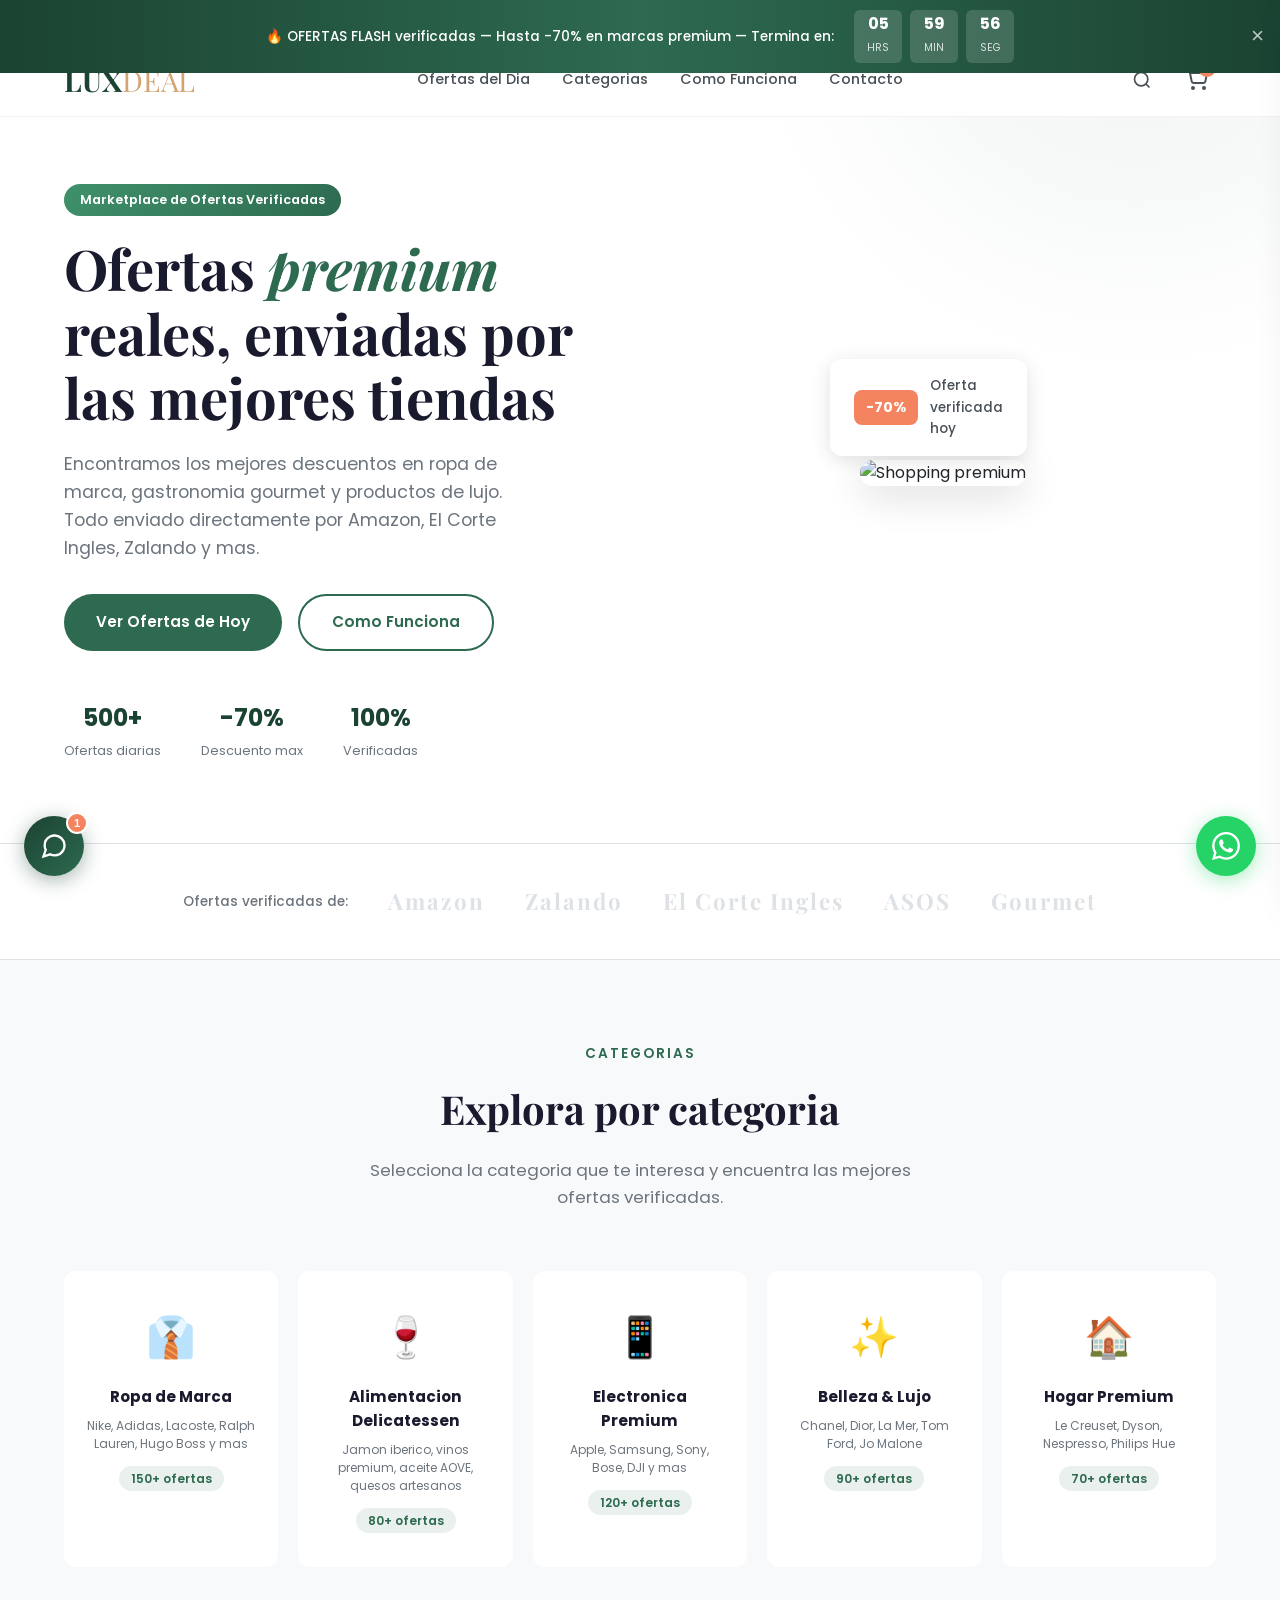
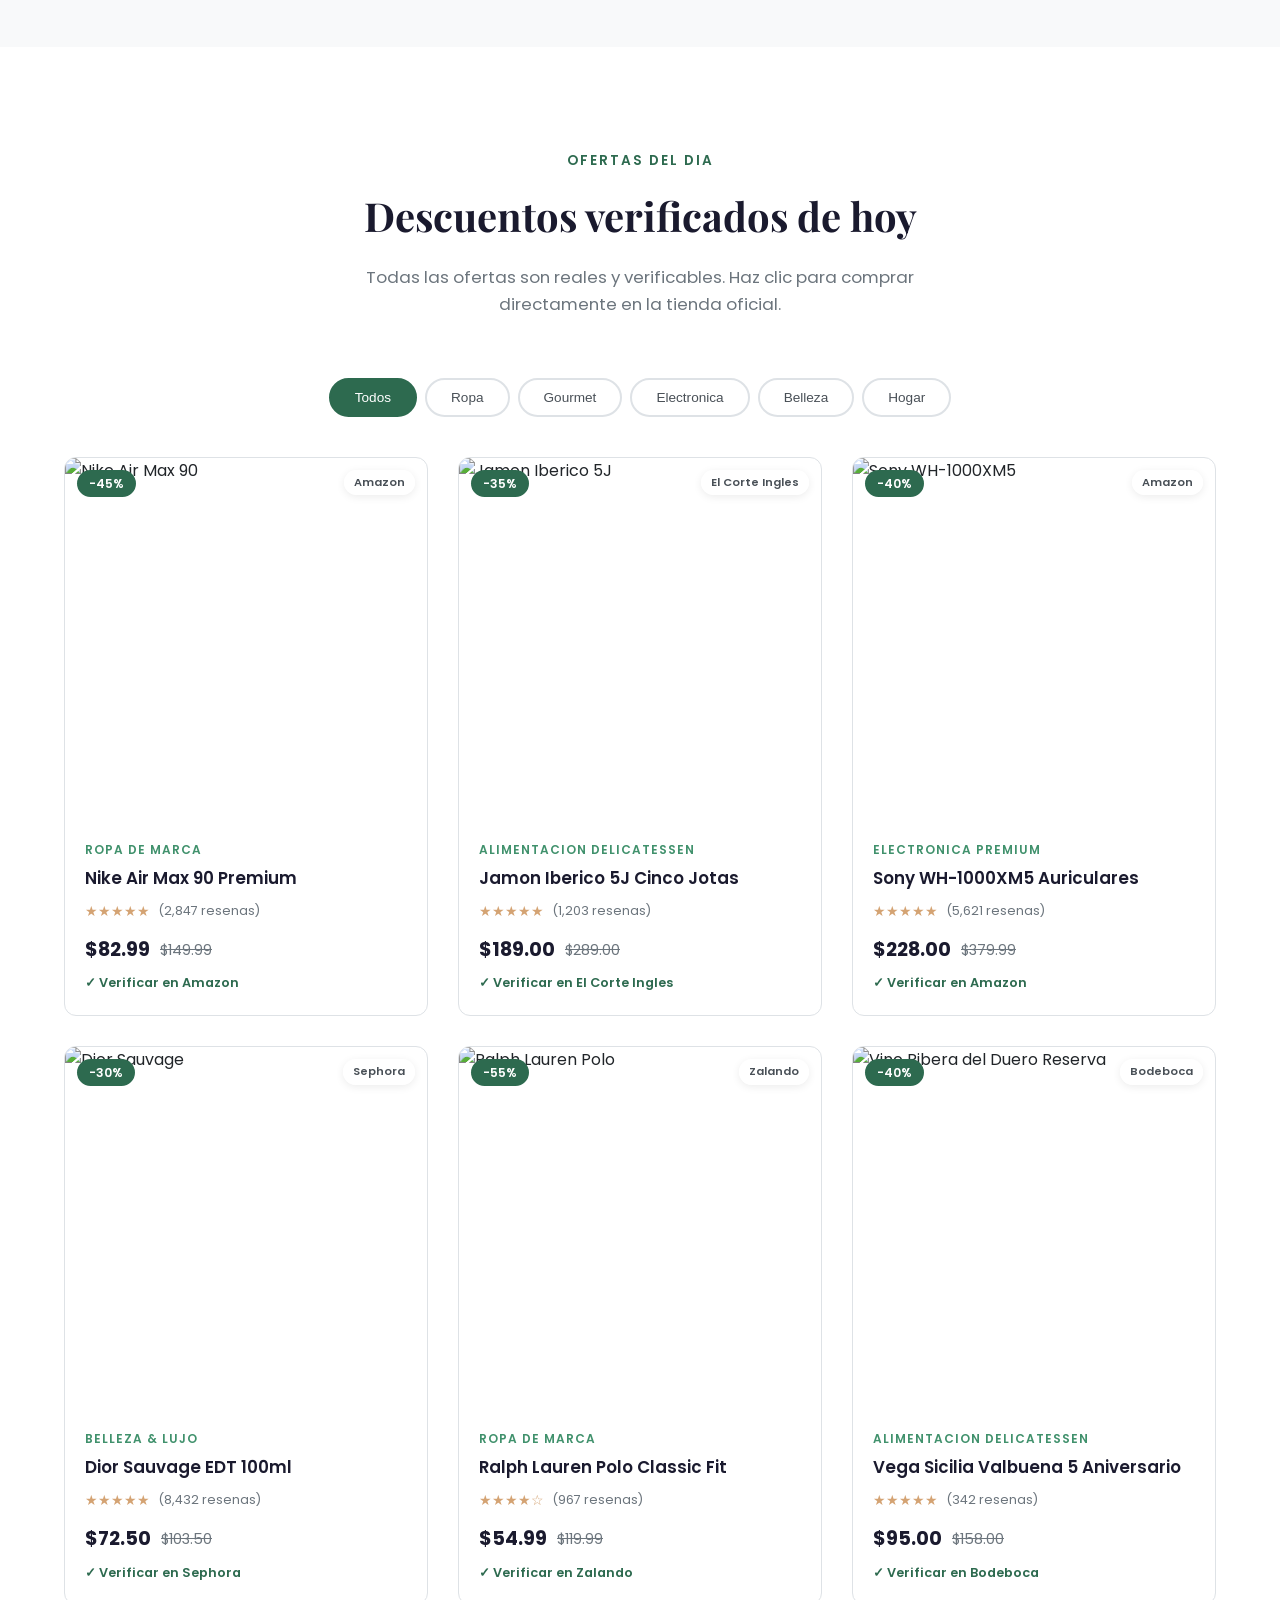
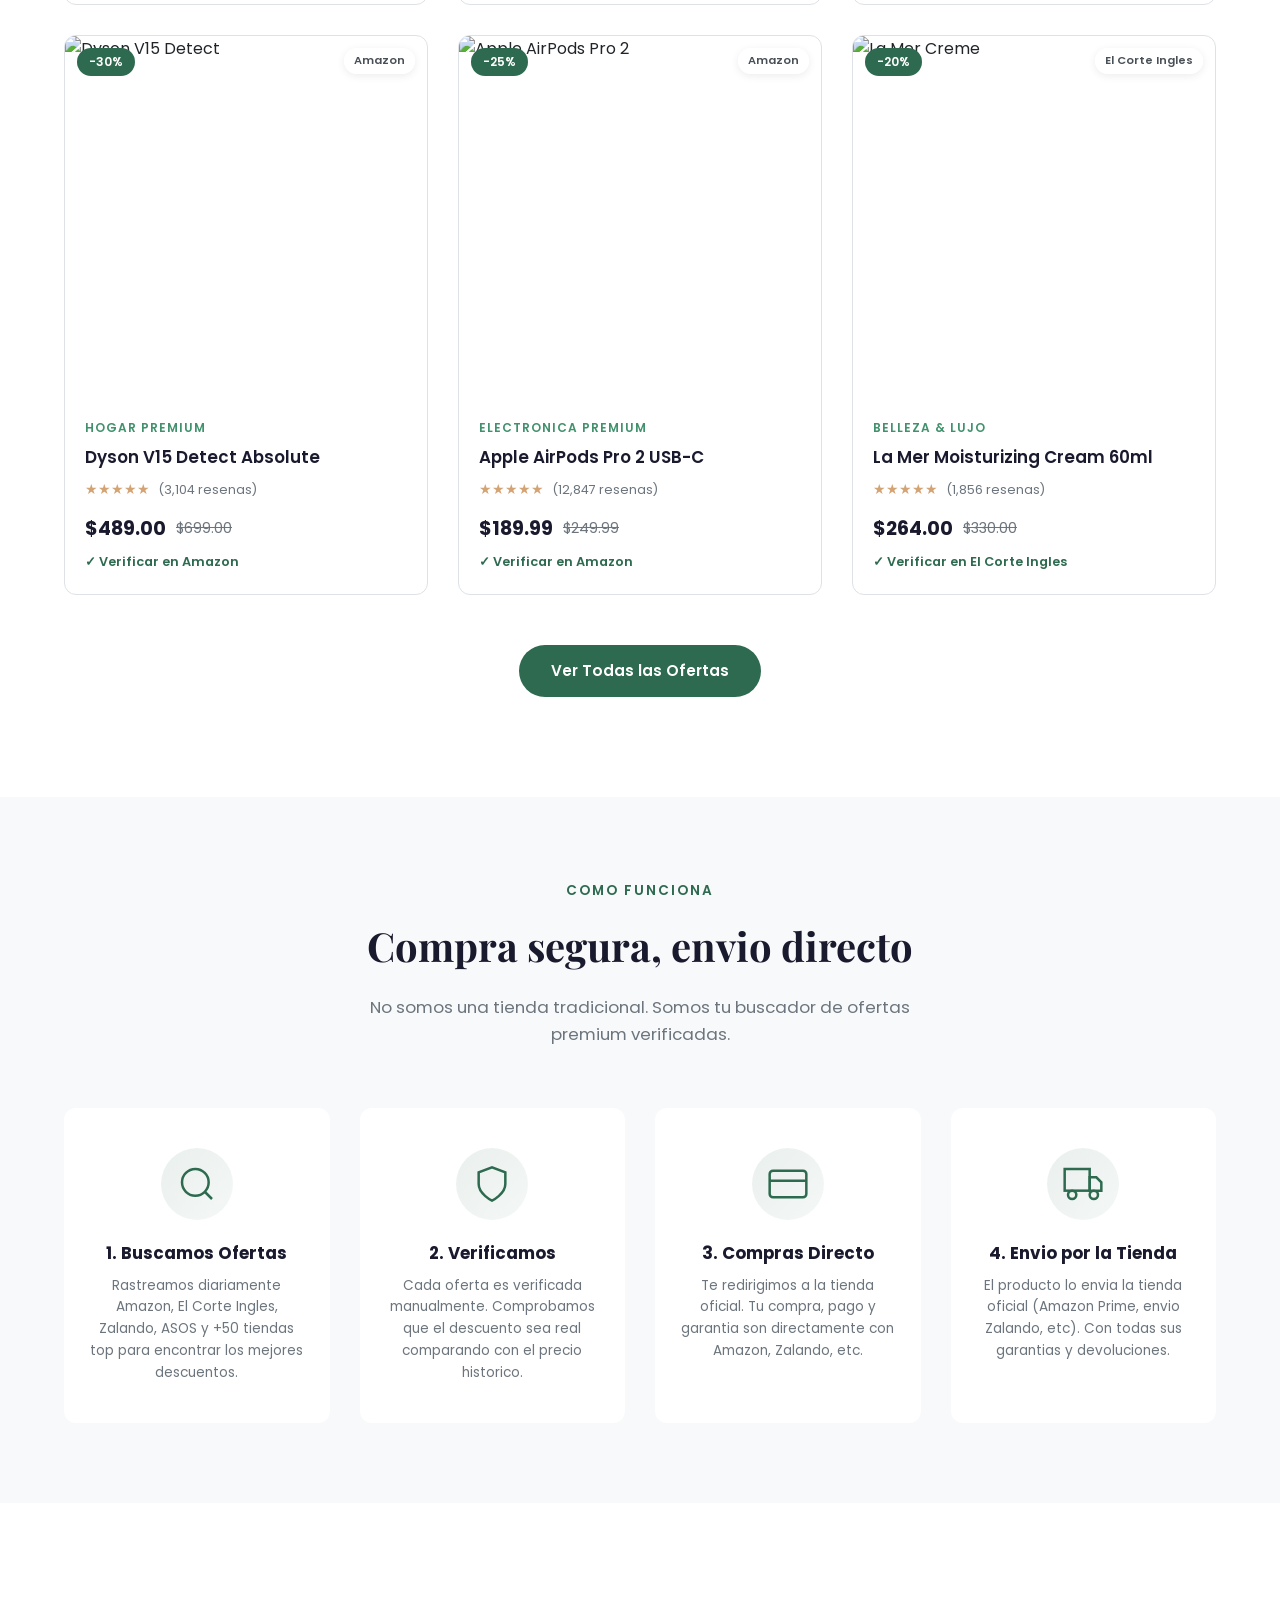
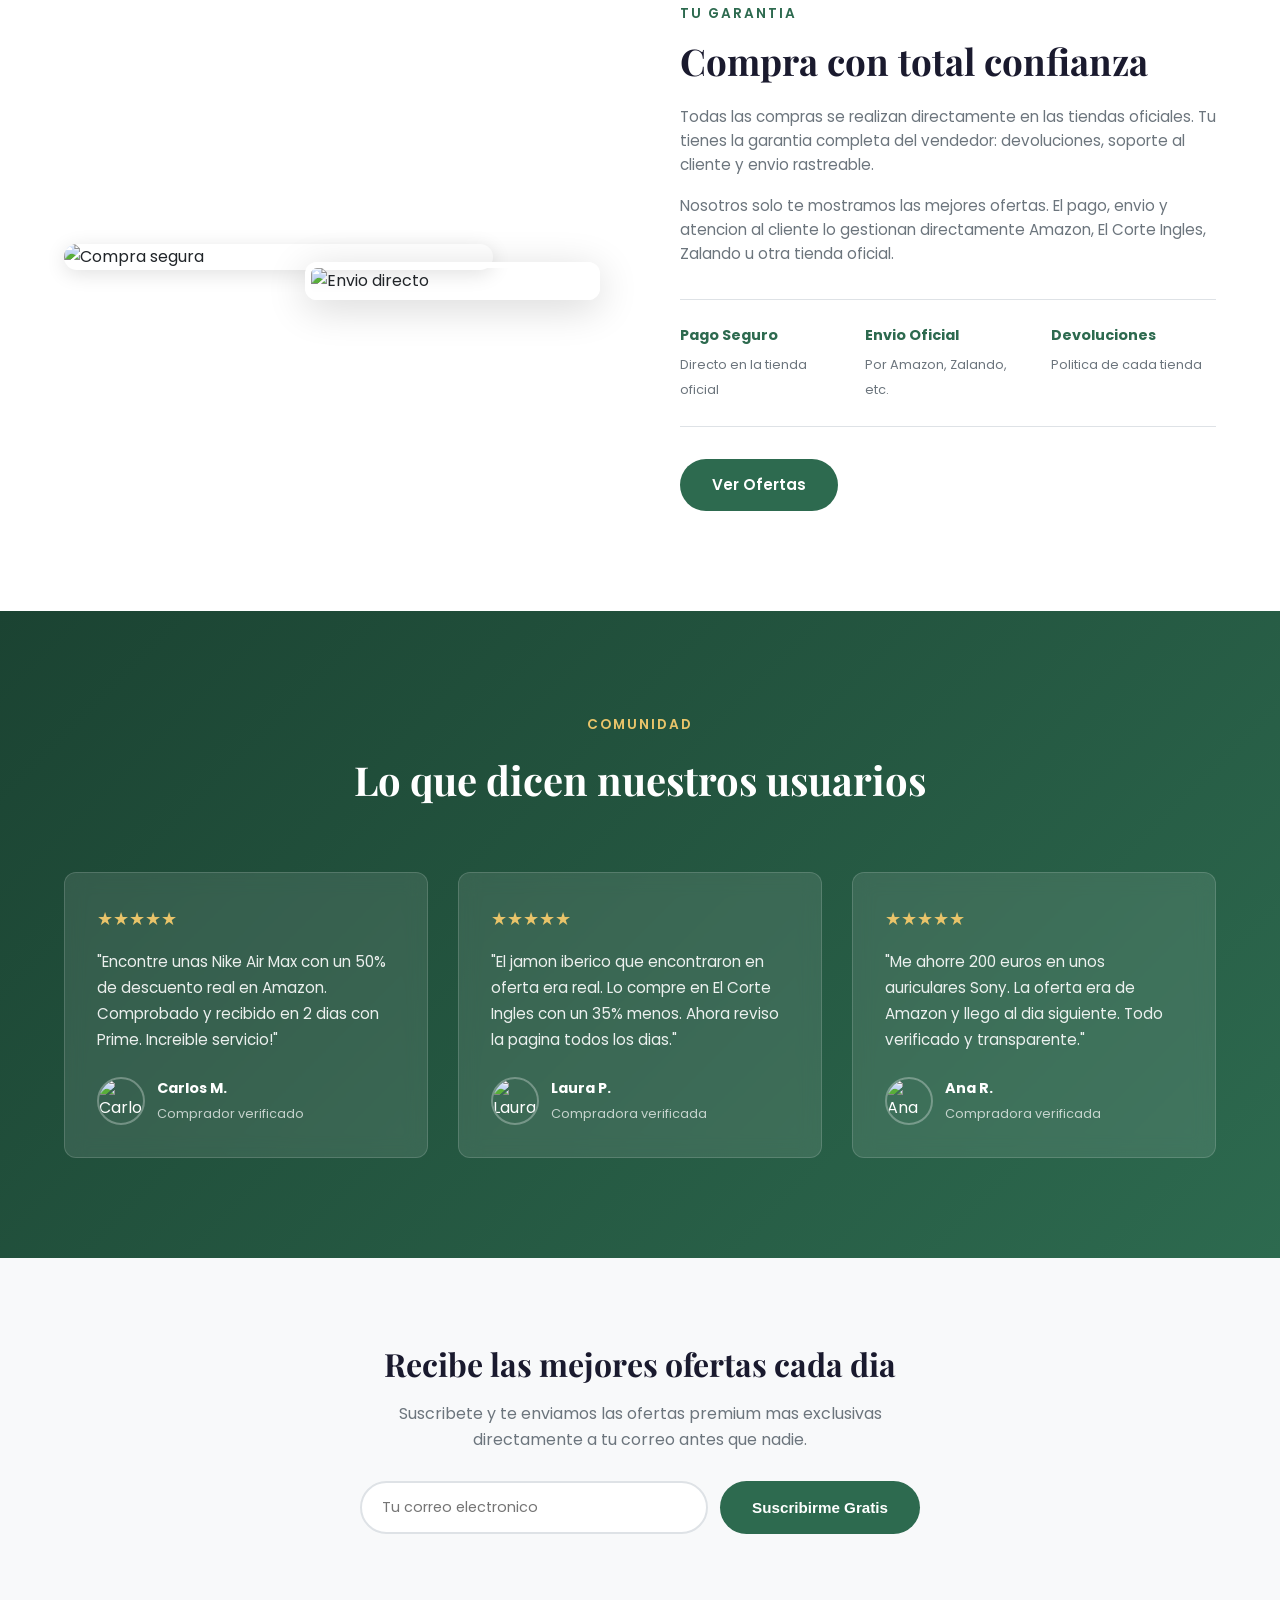
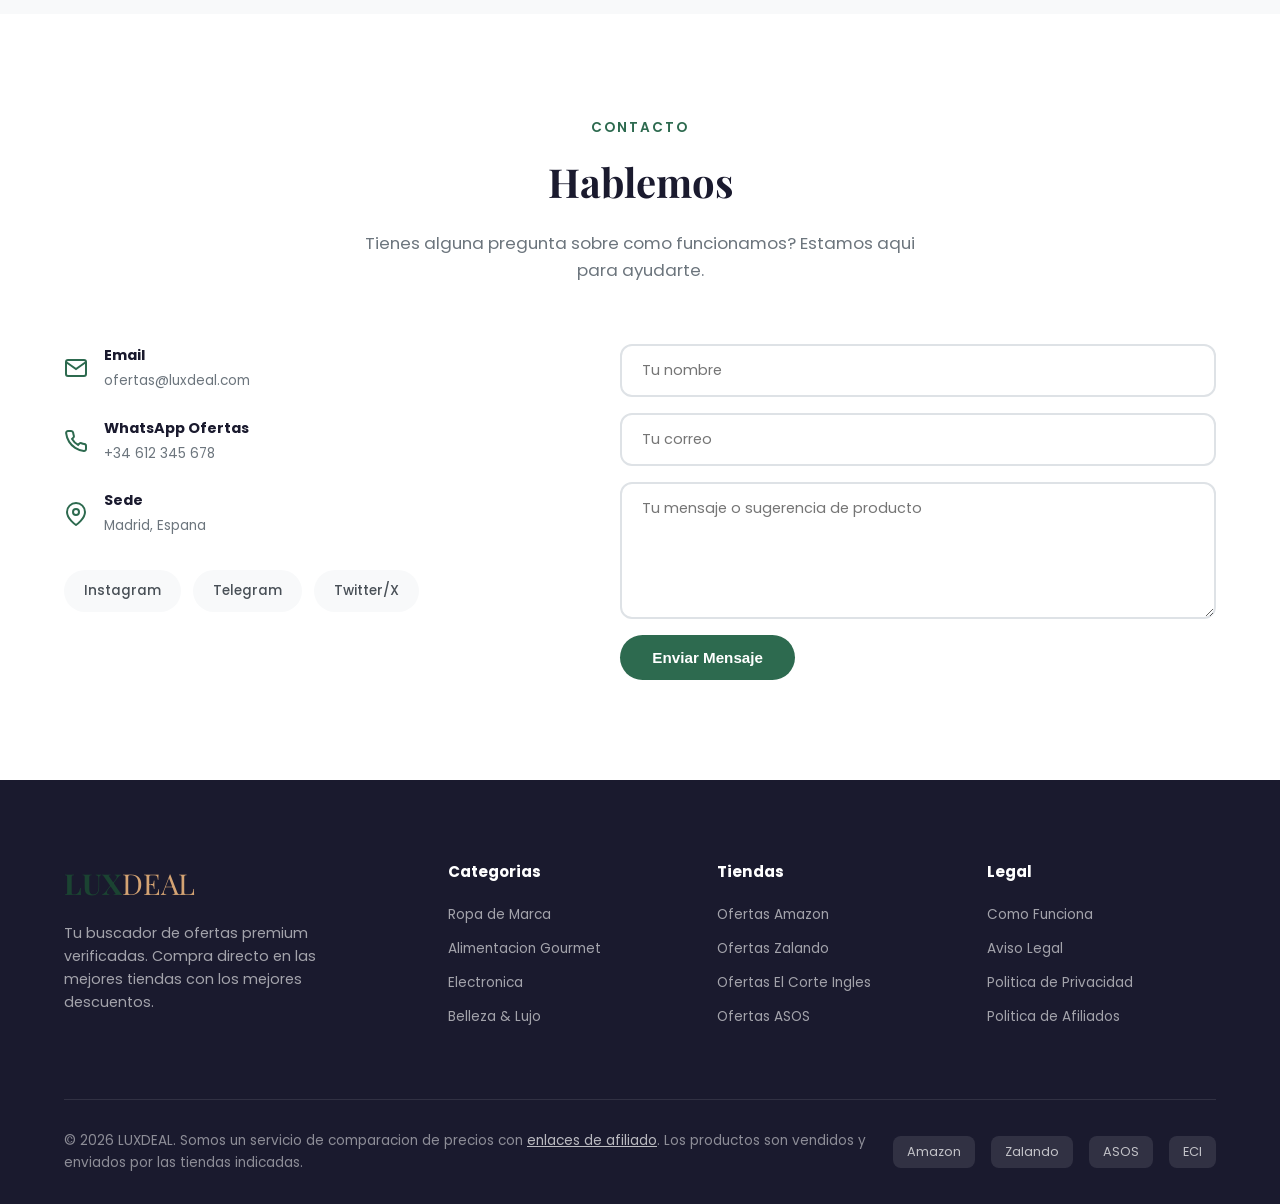
==== index.html @ 45fb029b "feat: LUXDEAL completo - marketplace + PWA + analytics + chatbot + afiliados Incluye: - Pagina princ" ====
<!DOCTYPE html>
<html lang="es">
<head>
    <meta charset="UTF-8">
    <meta name="viewport" content="width=device-width, initial-scale=1.0">
    <title>LUXDEAL - Ofertas Premium Verificadas</title>
    <meta name="description" content="Las mejores ofertas verificadas en ropa de marca, alimentacion gourmet y productos premium. Enviado directamente por Amazon, El Corte Ingles y mas.">
    <meta property="og:title" content="LUXDEAL - Ofertas Premium Verificadas">
    <meta property="og:description" content="Descuentos reales en marcas premium. Envio directo desde tiendas oficiales.">
    <meta property="og:type" content="website">
    <link rel="icon" href="data:image/svg+xml,<svg xmlns='http://www.w3.org/2000/svg' viewBox='0 0 100 100'><text y='.9em' font-size='90'>💎</text></svg>">
    <link rel="stylesheet" href="styles.css">
    <link rel="stylesheet" href="chatbot-ia.css">
    <link rel="manifest" href="manifest.json">
    <meta name="theme-color" content="#1b4332">
    <meta name="apple-mobile-web-app-capable" content="yes">
    <meta name="apple-mobile-web-app-status-bar-style" content="black-translucent">
    <meta name="apple-mobile-web-app-title" content="LUXDEAL">

    <!-- SEO Schema.org -->
    <script type="application/ld+json">
    {
        "@context": "https://schema.org",
        "@type": "WebSite",
        "name": "LUXDEAL",
        "alternateName": "LuxDeal Ofertas Premium",
        "url": "https://tu-dominio.com",
        "description": "Marketplace de ofertas premium verificadas en ropa de marca, alimentacion gourmet, electronica y belleza.",
        "potentialAction": {
            "@type": "SearchAction",
            "target": "https://tu-dominio.com/?search={search_term_string}",
            "query-input": "required name=search_term_string"
        }
    }
    </script>
    <script type="application/ld+json">
    {
        "@context": "https://schema.org",
        "@type": "Organization",
        "name": "LUXDEAL",
        "url": "https://tu-dominio.com",
        "logo": "https://tu-dominio.com/logo.png",
        "contactPoint": {
            "@type": "ContactPoint",
            "contactType": "customer service",
            "availableLanguage": ["Spanish", "English"]
        },
        "sameAs": [
            "https://instagram.com/luxdeal",
            "https://twitter.com/luxdeal",
            "https://t.me/luxdeal"
        ]
    }
    </script>

    <link href="https://fonts.googleapis.com/css2?family=Poppins:wght@300;400;500;600;700;800&family=Playfair+Display:wght@400;700&display=swap" rel="stylesheet">
</head>
<body>
    <!-- Promo Banner -->
    <div class="promo-banner" id="promoBanner">
        <div class="container promo-inner">
            <span class="promo-text">🔥 OFERTAS FLASH verificadas — Hasta -70% en marcas premium — Termina en:</span>
            <div class="countdown" id="countdown">
                <div class="countdown-item"><span id="hours">00</span><small>hrs</small></div>
                <div class="countdown-item"><span id="minutes">00</span><small>min</small></div>
                <div class="countdown-item"><span id="seconds">00</span><small>seg</small></div>
            </div>
            <button class="promo-close" id="promoClose">&times;</button>
        </div>
    </div>

    <!-- Header -->
    <header class="header">
        <div class="container">
            <a href="#" class="logo">LUX<span>DEAL</span></a>
            <nav class="nav">
                <a href="#ofertas">Ofertas del Dia</a>
                <a href="#categorias">Categorias</a>
                <a href="#como-funciona">Como Funciona</a>
                <a href="#contacto">Contacto</a>
            </nav>
            <div class="header-actions">
                <button class="search-btn" id="searchBtn">
                    <svg width="20" height="20" viewBox="0 0 24 24" fill="none" stroke="currentColor" stroke-width="2">
                        <circle cx="11" cy="11" r="8"/><line x1="21" y1="21" x2="16.65" y2="16.65"/>
                    </svg>
                </button>
                <button class="cart-btn" id="cartBtn">
                    <svg width="24" height="24" viewBox="0 0 24 24" fill="none" stroke="currentColor" stroke-width="2">
                        <circle cx="9" cy="21" r="1"/><circle cx="20" cy="21" r="1"/>
                        <path d="M1 1h4l2.68 13.39a2 2 0 0 0 2 1.61h9.72a2 2 0 0 0 2-1.61L23 6H6"/>
                    </svg>
                    <span class="cart-count" id="cartCount">0</span>
                </button>
                <button class="menu-toggle" id="menuToggle">
                    <span></span><span></span><span></span>
                </button>
            </div>
        </div>
    </header>


    <!-- Hero Section -->
    <section class="hero">
        <div class="hero-bg"></div>
        <div class="container hero-content">
            <div class="hero-text">
                <span class="hero-badge">Marketplace de Ofertas Verificadas</span>
                <h1>Ofertas <em>premium</em> reales, enviadas por las mejores tiendas</h1>
                <p>Encontramos los mejores descuentos en ropa de marca, gastronomia gourmet y productos de lujo. Todo enviado directamente por Amazon, El Corte Ingles, Zalando y mas.</p>
                <div class="hero-buttons">
                    <a href="#ofertas" class="btn btn-primary">Ver Ofertas de Hoy</a>
                    <a href="#como-funciona" class="btn btn-outline">Como Funciona</a>
                </div>
                <div class="hero-stats">
                    <div class="stat">
                        <strong>500+</strong>
                        <span>Ofertas diarias</span>
                    </div>
                    <div class="stat">
                        <strong>-70%</strong>
                        <span>Descuento max</span>
                    </div>
                    <div class="stat">
                        <strong>100%</strong>
                        <span>Verificadas</span>
                    </div>
                </div>
            </div>
            <div class="hero-image">
                <div class="hero-image-wrapper">
                    <img src="https://images.unsplash.com/photo-1441986300917-64674bd600d8?w=600&h=700&fit=crop" alt="Shopping premium">
                    <div class="hero-floating-card">
                        <span class="discount">-70%</span>
                        <span class="text">Oferta verificada hoy</span>
                    </div>
                </div>
            </div>
        </div>
    </section>


    <!-- Trust Bar - Tiendas Asociadas -->
    <section class="trust-bar">
        <div class="container">
            <p>Ofertas verificadas de:</p>
            <div class="trust-logos">
                <span>Amazon</span>
                <span>Zalando</span>
                <span>El Corte Ingles</span>
                <span>ASOS</span>
                <span>Gourmet</span>
            </div>
        </div>
    </section>

    <!-- Categories Section -->
    <section class="categories" id="categorias">
        <div class="container">
            <div class="section-header">
                <span class="section-tag">Categorias</span>
                <h2>Explora por categoria</h2>
                <p>Selecciona la categoria que te interesa y encuentra las mejores ofertas verificadas.</p>
            </div>
            <div class="categories-grid">
                <div class="category-card" data-category="ropa">
                    <div class="category-icon">👔</div>
                    <h3>Ropa de Marca</h3>
                    <p>Nike, Adidas, Lacoste, Ralph Lauren, Hugo Boss y mas</p>
                    <span class="category-count">150+ ofertas</span>
                </div>
                <div class="category-card" data-category="alimentacion">
                    <div class="category-icon">🍷</div>
                    <h3>Alimentacion Delicatessen</h3>
                    <p>Jamon iberico, vinos premium, aceite AOVE, quesos artesanos</p>
                    <span class="category-count">80+ ofertas</span>
                </div>
                <div class="category-card" data-category="electronica">
                    <div class="category-icon">📱</div>
                    <h3>Electronica Premium</h3>
                    <p>Apple, Samsung, Sony, Bose, DJI y mas</p>
                    <span class="category-count">120+ ofertas</span>
                </div>
                <div class="category-card" data-category="belleza">
                    <div class="category-icon">✨</div>
                    <h3>Belleza & Lujo</h3>
                    <p>Chanel, Dior, La Mer, Tom Ford, Jo Malone</p>
                    <span class="category-count">90+ ofertas</span>
                </div>
                <div class="category-card" data-category="hogar">
                    <div class="category-icon">🏠</div>
                    <h3>Hogar Premium</h3>
                    <p>Le Creuset, Dyson, Nespresso, Philips Hue</p>
                    <span class="category-count">70+ ofertas</span>
                </div>
            </div>
        </div>
    </section>


    <!-- Ofertas del Dia -->
    <section class="products" id="ofertas">
        <div class="container">
            <div class="section-header">
                <span class="section-tag">Ofertas del Dia</span>
                <h2>Descuentos verificados de hoy</h2>
                <p>Todas las ofertas son reales y verificables. Haz clic para comprar directamente en la tienda oficial.</p>
            </div>
            <!-- Filter Tabs -->
            <div class="filter-tabs">
                <button class="filter-tab active" data-filter="todos">Todos</button>
                <button class="filter-tab" data-filter="ropa">Ropa</button>
                <button class="filter-tab" data-filter="alimentacion">Gourmet</button>
                <button class="filter-tab" data-filter="electronica">Electronica</button>
                <button class="filter-tab" data-filter="belleza">Belleza</button>
                <button class="filter-tab" data-filter="hogar">Hogar</button>
            </div>
            <div class="products-grid">
                <!-- Product 1: Ropa -->
                <div class="product-card" data-product="1" data-category="ropa">
                    <div class="product-image">
                        <img src="https://images.unsplash.com/photo-1591047139829-d91aecb6caea?w=400&h=400&fit=crop" alt="Nike Air Max 90">
                        <span class="product-badge">-45%</span>
                        <span class="product-source">Amazon</span>
                        <button class="quick-add" data-name="Nike Air Max 90" data-price="82.99">+ Agregar</button>
                    </div>
                    <div class="product-info">
                        <div class="product-category">Ropa de Marca</div>
                        <h3>Nike Air Max 90 Premium</h3>
                        <div class="product-rating">
                            <span class="stars">&#9733;&#9733;&#9733;&#9733;&#9733;</span>
                            <span class="reviews">(2,847 resenas)</span>
                        </div>
                        <div class="product-price">
                            <span class="current-price">$82.99</span>
                            <span class="original-price">$149.99</span>
                        </div>
                        <a href="#" class="verify-link" target="_blank">&#10003; Verificar en Amazon</a>
                    </div>
                </div>

                <!-- Product 2: Alimentacion -->
                <div class="product-card" data-product="2" data-category="alimentacion">
                    <div class="product-image">
                        <img src="https://images.unsplash.com/photo-1474722883778-792e7990302f?w=400&h=400&fit=crop" alt="Jamon Iberico 5J">
                        <span class="product-badge">-35%</span>
                        <span class="product-source">El Corte Ingles</span>
                        <button class="quick-add" data-name="Jamon Iberico 5J Cinco Jotas" data-price="189.00">+ Agregar</button>
                    </div>
                    <div class="product-info">
                        <div class="product-category">Alimentacion Delicatessen</div>
                        <h3>Jamon Iberico 5J Cinco Jotas</h3>
                        <div class="product-rating">
                            <span class="stars">&#9733;&#9733;&#9733;&#9733;&#9733;</span>
                            <span class="reviews">(1,203 resenas)</span>
                        </div>
                        <div class="product-price">
                            <span class="current-price">$189.00</span>
                            <span class="original-price">$289.00</span>
                        </div>
                        <a href="#" class="verify-link" target="_blank">&#10003; Verificar en El Corte Ingles</a>
                    </div>
                </div>
                <!-- Product 3: Electronica -->
                <div class="product-card" data-product="3" data-category="electronica">
                    <div class="product-image">
                        <img src="https://images.unsplash.com/photo-1505740420928-5e560c06d30e?w=400&h=400&fit=crop" alt="Sony WH-1000XM5">
                        <span class="product-badge">-40%</span>
                        <span class="product-source">Amazon</span>
                        <button class="quick-add" data-name="Sony WH-1000XM5" data-price="228.00">+ Agregar</button>
                    </div>
                    <div class="product-info">
                        <div class="product-category">Electronica Premium</div>
                        <h3>Sony WH-1000XM5 Auriculares</h3>
                        <div class="product-rating">
                            <span class="stars">&#9733;&#9733;&#9733;&#9733;&#9733;</span>
                            <span class="reviews">(5,621 resenas)</span>
                        </div>
                        <div class="product-price">
                            <span class="current-price">$228.00</span>
                            <span class="original-price">$379.99</span>
                        </div>
                        <a href="#" class="verify-link" target="_blank">&#10003; Verificar en Amazon</a>
                    </div>
                </div>

                <!-- Product 4: Belleza -->
                <div class="product-card" data-product="4" data-category="belleza">
                    <div class="product-image">
                        <img src="https://images.unsplash.com/photo-1541643600914-78b084683601?w=400&h=400&fit=crop" alt="Dior Sauvage">
                        <span class="product-badge">-30%</span>
                        <span class="product-source">Sephora</span>
                        <button class="quick-add" data-name="Dior Sauvage EDT 100ml" data-price="72.50">+ Agregar</button>
                    </div>
                    <div class="product-info">
                        <div class="product-category">Belleza & Lujo</div>
                        <h3>Dior Sauvage EDT 100ml</h3>
                        <div class="product-rating">
                            <span class="stars">&#9733;&#9733;&#9733;&#9733;&#9733;</span>
                            <span class="reviews">(8,432 resenas)</span>
                        </div>
                        <div class="product-price">
                            <span class="current-price">$72.50</span>
                            <span class="original-price">$103.50</span>
                        </div>
                        <a href="#" class="verify-link" target="_blank">&#10003; Verificar en Sephora</a>
                    </div>
                </div>
                <!-- Product 5: Ropa -->
                <div class="product-card" data-product="5" data-category="ropa">
                    <div class="product-image">
                        <img src="https://images.unsplash.com/photo-1594938298603-c8148c4dae35?w=400&h=400&fit=crop" alt="Ralph Lauren Polo">
                        <span class="product-badge">-55%</span>
                        <span class="product-source">Zalando</span>
                        <button class="quick-add" data-name="Ralph Lauren Polo Classic Fit" data-price="54.99">+ Agregar</button>
                    </div>
                    <div class="product-info">
                        <div class="product-category">Ropa de Marca</div>
                        <h3>Ralph Lauren Polo Classic Fit</h3>
                        <div class="product-rating">
                            <span class="stars">&#9733;&#9733;&#9733;&#9733;&#9734;</span>
                            <span class="reviews">(967 resenas)</span>
                        </div>
                        <div class="product-price">
                            <span class="current-price">$54.99</span>
                            <span class="original-price">$119.99</span>
                        </div>
                        <a href="#" class="verify-link" target="_blank">&#10003; Verificar en Zalando</a>
                    </div>
                </div>

                <!-- Product 6: Alimentacion -->
                <div class="product-card" data-product="6" data-category="alimentacion">
                    <div class="product-image">
                        <img src="https://images.unsplash.com/photo-1510812431401-41d2bd2722f3?w=400&h=400&fit=crop" alt="Vino Ribera del Duero Reserva">
                        <span class="product-badge">-40%</span>
                        <span class="product-source">Bodeboca</span>
                        <button class="quick-add" data-name="Vega Sicilia Valbuena 5" data-price="95.00">+ Agregar</button>
                    </div>
                    <div class="product-info">
                        <div class="product-category">Alimentacion Delicatessen</div>
                        <h3>Vega Sicilia Valbuena 5 Aniversario</h3>
                        <div class="product-rating">
                            <span class="stars">&#9733;&#9733;&#9733;&#9733;&#9733;</span>
                            <span class="reviews">(342 resenas)</span>
                        </div>
                        <div class="product-price">
                            <span class="current-price">$95.00</span>
                            <span class="original-price">$158.00</span>
                        </div>
                        <a href="#" class="verify-link" target="_blank">&#10003; Verificar en Bodeboca</a>
                    </div>
                </div>
                <!-- Product 7: Hogar -->
                <div class="product-card" data-product="7" data-category="hogar">
                    <div class="product-image">
                        <img src="https://images.unsplash.com/photo-1558618666-fcd25c85f82e?w=400&h=400&fit=crop" alt="Dyson V15 Detect">
                        <span class="product-badge">-30%</span>
                        <span class="product-source">Amazon</span>
                        <button class="quick-add" data-name="Dyson V15 Detect Absolute" data-price="489.00">+ Agregar</button>
                    </div>
                    <div class="product-info">
                        <div class="product-category">Hogar Premium</div>
                        <h3>Dyson V15 Detect Absolute</h3>
                        <div class="product-rating">
                            <span class="stars">&#9733;&#9733;&#9733;&#9733;&#9733;</span>
                            <span class="reviews">(3,104 resenas)</span>
                        </div>
                        <div class="product-price">
                            <span class="current-price">$489.00</span>
                            <span class="original-price">$699.00</span>
                        </div>
                        <a href="#" class="verify-link" target="_blank">&#10003; Verificar en Amazon</a>
                    </div>
                </div>

                <!-- Product 8: Electronica -->
                <div class="product-card" data-product="8" data-category="electronica">
                    <div class="product-image">
                        <img src="https://images.unsplash.com/photo-1546868871-af0de0ae72be?w=400&h=400&fit=crop" alt="Apple AirPods Pro 2">
                        <span class="product-badge">-25%</span>
                        <span class="product-source">Amazon</span>
                        <button class="quick-add" data-name="Apple AirPods Pro 2" data-price="189.99">+ Agregar</button>
                    </div>
                    <div class="product-info">
                        <div class="product-category">Electronica Premium</div>
                        <h3>Apple AirPods Pro 2 USB-C</h3>
                        <div class="product-rating">
                            <span class="stars">&#9733;&#9733;&#9733;&#9733;&#9733;</span>
                            <span class="reviews">(12,847 resenas)</span>
                        </div>
                        <div class="product-price">
                            <span class="current-price">$189.99</span>
                            <span class="original-price">$249.99</span>
                        </div>
                        <a href="#" class="verify-link" target="_blank">&#10003; Verificar en Amazon</a>
                    </div>
                </div>
                <!-- Product 9: Belleza -->
                <div class="product-card" data-product="9" data-category="belleza">
                    <div class="product-image">
                        <img src="https://images.unsplash.com/photo-1571781926291-c477ebfd024b?w=400&h=400&fit=crop" alt="La Mer Creme">
                        <span class="product-badge">-20%</span>
                        <span class="product-source">El Corte Ingles</span>
                        <button class="quick-add" data-name="La Mer Moisturizing Cream 60ml" data-price="264.00">+ Agregar</button>
                    </div>
                    <div class="product-info">
                        <div class="product-category">Belleza & Lujo</div>
                        <h3>La Mer Moisturizing Cream 60ml</h3>
                        <div class="product-rating">
                            <span class="stars">&#9733;&#9733;&#9733;&#9733;&#9733;</span>
                            <span class="reviews">(1,856 resenas)</span>
                        </div>
                        <div class="product-price">
                            <span class="current-price">$264.00</span>
                            <span class="original-price">$330.00</span>
                        </div>
                        <a href="#" class="verify-link" target="_blank">&#10003; Verificar en El Corte Ingles</a>
                    </div>
                </div>
            </div>
            <div class="products-cta">
                <a href="#" class="btn btn-primary">Ver Todas las Ofertas</a>
            </div>
        </div>
    </section>


    <!-- Como Funciona -->
    <section class="features" id="como-funciona">
        <div class="container">
            <div class="section-header">
                <span class="section-tag">Como Funciona</span>
                <h2>Compra segura, envio directo</h2>
                <p>No somos una tienda tradicional. Somos tu buscador de ofertas premium verificadas.</p>
            </div>
            <div class="features-grid">
                <div class="feature-card">
                    <div class="feature-icon">
                        <svg width="40" height="40" viewBox="0 0 24 24" fill="none" stroke="currentColor" stroke-width="1.5">
                            <circle cx="11" cy="11" r="8"/><line x1="21" y1="21" x2="16.65" y2="16.65"/>
                        </svg>
                    </div>
                    <h3>1. Buscamos Ofertas</h3>
                    <p>Rastreamos diariamente Amazon, El Corte Ingles, Zalando, ASOS y +50 tiendas top para encontrar los mejores descuentos.</p>
                </div>
                <div class="feature-card">
                    <div class="feature-icon">
                        <svg width="40" height="40" viewBox="0 0 24 24" fill="none" stroke="currentColor" stroke-width="1.5">
                            <path d="M12 22s8-4 8-10V5l-8-3-8 3v7c0 6 8 10 8 10z"/>
                        </svg>
                    </div>
                    <h3>2. Verificamos</h3>
                    <p>Cada oferta es verificada manualmente. Comprobamos que el descuento sea real comparando con el precio historico.</p>
                </div>
                <div class="feature-card">
                    <div class="feature-icon">
                        <svg width="40" height="40" viewBox="0 0 24 24" fill="none" stroke="currentColor" stroke-width="1.5">
                            <rect x="1" y="4" width="22" height="16" rx="2" ry="2"/><line x1="1" y1="10" x2="23" y2="10"/>
                        </svg>
                    </div>
                    <h3>3. Compras Directo</h3>
                    <p>Te redirigimos a la tienda oficial. Tu compra, pago y garantia son directamente con Amazon, Zalando, etc.</p>
                </div>
                <div class="feature-card">
                    <div class="feature-icon">
                        <svg width="40" height="40" viewBox="0 0 24 24" fill="none" stroke="currentColor" stroke-width="1.5">
                            <rect x="1" y="3" width="15" height="13"/><polygon points="16 8 20 8 23 11 23 16 16 16 16 8"/>
                            <circle cx="5.5" cy="18.5" r="2.5"/><circle cx="18.5" cy="18.5" r="2.5"/>
                        </svg>
                    </div>
                    <h3>4. Envio por la Tienda</h3>
                    <p>El producto lo envia la tienda oficial (Amazon Prime, envio Zalando, etc). Con todas sus garantias y devoluciones.</p>
                </div>
            </div>
        </div>
    </section>


    <!-- Garantias / Trust Section -->
    <section class="about" id="garantias">
        <div class="container">
            <div class="about-grid">
                <div class="about-images">
                    <img src="https://images.unsplash.com/photo-1556742049-0cfed4f6a45d?w=500&h=600&fit=crop" alt="Compra segura" class="about-img-1">
                    <img src="https://images.unsplash.com/photo-1556742111-a301076d9d18?w=300&h=350&fit=crop" alt="Envio directo" class="about-img-2">
                </div>
                <div class="about-content">
                    <span class="section-tag">Tu Garantia</span>
                    <h2>Compra con total confianza</h2>
                    <p>Todas las compras se realizan directamente en las tiendas oficiales. Tu tienes la garantia completa del vendedor: devoluciones, soporte al cliente y envio rastreable.</p>
                    <p>Nosotros solo te mostramos las mejores ofertas. El pago, envio y atencion al cliente lo gestionan directamente Amazon, El Corte Ingles, Zalando u otra tienda oficial.</p>
                    <div class="about-highlights">
                        <div class="highlight">
                            <strong>Pago Seguro</strong>
                            <span>Directo en la tienda oficial</span>
                        </div>
                        <div class="highlight">
                            <strong>Envio Oficial</strong>
                            <span>Por Amazon, Zalando, etc.</span>
                        </div>
                        <div class="highlight">
                            <strong>Devoluciones</strong>
                            <span>Politica de cada tienda</span>
                        </div>
                    </div>
                    <a href="#ofertas" class="btn btn-primary">Ver Ofertas</a>
                </div>
            </div>
        </div>
    </section>

    <!-- Testimonials -->
    <section class="testimonials" id="testimonios">
        <div class="container">
            <div class="section-header">
                <span class="section-tag">Comunidad</span>
                <h2>Lo que dicen nuestros usuarios</h2>
            </div>
            <div class="testimonials-grid">
                <div class="testimonial-card">
                    <div class="testimonial-stars">&#9733;&#9733;&#9733;&#9733;&#9733;</div>
                    <p>"Encontre unas Nike Air Max con un 50% de descuento real en Amazon. Comprobado y recibido en 2 dias con Prime. Increible servicio!"</p>
                    <div class="testimonial-author">
                        <img src="https://images.unsplash.com/photo-1507003211169-0a1dd7228f2d?w=60&h=60&fit=crop&crop=face" alt="Carlos M.">
                        <div>
                            <strong>Carlos M.</strong>
                            <span>Comprador verificado</span>
                        </div>
                    </div>
                </div>
                <div class="testimonial-card">
                    <div class="testimonial-stars">&#9733;&#9733;&#9733;&#9733;&#9733;</div>
                    <p>"El jamon iberico que encontraron en oferta era real. Lo compre en El Corte Ingles con un 35% menos. Ahora reviso la pagina todos los dias."</p>
                    <div class="testimonial-author">
                        <img src="https://images.unsplash.com/photo-1494790108377-be9c29b29330?w=60&h=60&fit=crop&crop=face" alt="Laura P.">
                        <div>
                            <strong>Laura P.</strong>
                            <span>Compradora verificada</span>
                        </div>
                    </div>
                </div>
                <div class="testimonial-card">
                    <div class="testimonial-stars">&#9733;&#9733;&#9733;&#9733;&#9733;</div>
                    <p>"Me ahorre 200 euros en unos auriculares Sony. La oferta era de Amazon y llego al dia siguiente. Todo verificado y transparente."</p>
                    <div class="testimonial-author">
                        <img src="https://images.unsplash.com/photo-1438761681033-6461ffad8d80?w=60&h=60&fit=crop&crop=face" alt="Ana R.">
                        <div>
                            <strong>Ana R.</strong>
                            <span>Compradora verificada</span>
                        </div>
                    </div>
                </div>
            </div>
        </div>
    </section>


    <!-- Newsletter -->
    <section class="newsletter">
        <div class="container">
            <div class="newsletter-content">
                <h2>Recibe las mejores ofertas cada dia</h2>
                <p>Suscribete y te enviamos las ofertas premium mas exclusivas directamente a tu correo antes que nadie.</p>
                <form class="newsletter-form" id="newsletterForm">
                    <input type="email" placeholder="Tu correo electronico" required>
                    <button type="submit" class="btn btn-primary">Suscribirme Gratis</button>
                </form>
            </div>
        </div>
    </section>

    <!-- Contact -->
    <section class="contact" id="contacto">
        <div class="container">
            <div class="section-header">
                <span class="section-tag">Contacto</span>
                <h2>Hablemos</h2>
                <p>Tienes alguna pregunta sobre como funcionamos? Estamos aqui para ayudarte.</p>
            </div>
            <div class="contact-grid">
                <div class="contact-info">
                    <div class="contact-item">
                        <svg width="24" height="24" viewBox="0 0 24 24" fill="none" stroke="currentColor" stroke-width="2">
                            <path d="M4 4h16c1.1 0 2 .9 2 2v12c0 1.1-.9 2-2 2H4c-1.1 0-2-.9-2-2V6c0-1.1.9-2 2-2z"/>
                            <polyline points="22,6 12,13 2,6"/>
                        </svg>
                        <div>
                            <strong>Email</strong>
                            <span>ofertas@luxdeal.com</span>
                        </div>
                    </div>
                    <div class="contact-item">
                        <svg width="24" height="24" viewBox="0 0 24 24" fill="none" stroke="currentColor" stroke-width="2">
                            <path d="M22 16.92v3a2 2 0 0 1-2.18 2 19.79 19.79 0 0 1-8.63-3.07 19.5 19.5 0 0 1-6-6 19.79 19.79 0 0 1-3.07-8.67A2 2 0 0 1 4.11 2h3a2 2 0 0 1 2 1.72 12.84 12.84 0 0 0 .7 2.81 2 2 0 0 1-.45 2.11L8.09 9.91a16 16 0 0 0 6 6l1.27-1.27a2 2 0 0 1 2.11-.45 12.84 12.84 0 0 0 2.81.7A2 2 0 0 1 22 16.92z"/>
                        </svg>
                        <div>
                            <strong>WhatsApp Ofertas</strong>
                            <span>+34 612 345 678</span>
                        </div>
                    </div>
                    <div class="contact-item">
                        <svg width="24" height="24" viewBox="0 0 24 24" fill="none" stroke="currentColor" stroke-width="2">
                            <path d="M21 10c0 7-9 13-9 13s-9-6-9-13a9 9 0 0 1 18 0z"/><circle cx="12" cy="10" r="3"/>
                        </svg>
                        <div>
                            <strong>Sede</strong>
                            <span>Madrid, Espana</span>
                        </div>
                    </div>
                    <div class="social-links">
                        <a href="#" class="social-link">Instagram</a>
                        <a href="#" class="social-link">Telegram</a>
                        <a href="#" class="social-link">Twitter/X</a>
                    </div>
                </div>
                <form class="contact-form" id="contactForm">
                    <input type="text" placeholder="Tu nombre" required>
                    <input type="email" placeholder="Tu correo" required>
                    <textarea placeholder="Tu mensaje o sugerencia de producto" rows="5" required></textarea>
                    <button type="submit" class="btn btn-primary">Enviar Mensaje</button>
                </form>
            </div>
        </div>
    </section>


    <!-- Footer -->
    <footer class="footer">
        <div class="container">
            <div class="footer-grid">
                <div class="footer-brand">
                    <a href="#" class="logo">LUX<span>DEAL</span></a>
                    <p>Tu buscador de ofertas premium verificadas. Compra directo en las mejores tiendas con los mejores descuentos.</p>
                </div>
                <div class="footer-links">
                    <h4>Categorias</h4>
                    <a href="#">Ropa de Marca</a>
                    <a href="#">Alimentacion Gourmet</a>
                    <a href="#">Electronica</a>
                    <a href="#">Belleza & Lujo</a>
                </div>
                <div class="footer-links">
                    <h4>Tiendas</h4>
                    <a href="#">Ofertas Amazon</a>
                    <a href="#">Ofertas Zalando</a>
                    <a href="#">Ofertas El Corte Ingles</a>
                    <a href="#">Ofertas ASOS</a>
                </div>
                <div class="footer-links">
                    <h4>Legal</h4>
                    <a href="legal.html">Como Funciona</a>
                    <a href="legal.html">Aviso Legal</a>
                    <a href="legal.html">Politica de Privacidad</a>
                    <a href="legal.html">Politica de Afiliados</a>
                </div>
            </div>
            <div class="footer-bottom">
                <p>&copy; 2026 LUXDEAL. Somos un servicio de comparacion de precios con <a href="legal.html" style="color:rgba(255,255,255,0.7);text-decoration:underline;">enlaces de afiliado</a>. Los productos son vendidos y enviados por las tiendas indicadas.</p>
                <div class="payment-methods">
                    <span>Amazon</span>
                    <span>Zalando</span>
                    <span>ASOS</span>
                    <span>ECI</span>
                </div>
            </div>
        </div>
    </footer>

    <!-- WhatsApp Floating Button -->
    <a href="https://wa.me/34612345678?text=Hola!%20Quiero%20info%20sobre%20las%20ofertas%20premium" class="whatsapp-float" target="_blank" id="whatsappFloat">
        <svg width="28" height="28" viewBox="0 0 24 24" fill="white">
            <path d="M17.472 14.382c-.297-.149-1.758-.867-2.03-.967-.273-.099-.471-.148-.67.15-.197.297-.767.966-.94 1.164-.173.199-.347.223-.644.075-.297-.15-1.255-.463-2.39-1.475-.883-.788-1.48-1.761-1.653-2.059-.173-.297-.018-.458.13-.606.134-.133.298-.347.446-.52.149-.174.198-.298.298-.497.099-.198.05-.371-.025-.52-.075-.149-.669-1.612-.916-2.207-.242-.579-.487-.5-.669-.51-.173-.008-.371-.01-.57-.01-.198 0-.52.074-.792.372-.272.297-1.04 1.016-1.04 2.479 0 1.462 1.065 2.875 1.213 3.074.149.198 2.096 3.2 5.077 4.487.709.306 1.262.489 1.694.625.712.227 1.36.195 1.871.118.571-.085 1.758-.719 2.006-1.413.248-.694.248-1.289.173-1.413-.074-.124-.272-.198-.57-.347m-5.421 7.403h-.004a9.87 9.87 0 01-5.031-1.378l-.361-.214-3.741.982.998-3.648-.235-.374a9.86 9.86 0 01-1.51-5.26c.001-5.45 4.436-9.884 9.888-9.884 2.64 0 5.122 1.03 6.988 2.898a9.825 9.825 0 012.893 6.994c-.003 5.45-4.437 9.884-9.885 9.884m8.413-18.297A11.815 11.815 0 0012.05 0C5.495 0 .16 5.335.157 11.892c0 2.096.547 4.142 1.588 5.945L.057 24l6.305-1.654a11.882 11.882 0 005.683 1.448h.005c6.554 0 11.89-5.335 11.893-11.893a11.821 11.821 0 00-3.48-8.413z"/>
        </svg>
        <span class="whatsapp-tooltip">Ofertas por WhatsApp</span>
    </a>


    <!-- Cart Sidebar -->
    <div class="cart-overlay" id="cartOverlay"></div>
    <div class="cart-sidebar" id="cartSidebar">
        <div class="cart-header">
            <h3>Tu Lista de Ofertas</h3>
            <button class="cart-close" id="cartClose">&times;</button>
        </div>
        <div class="cart-items" id="cartItems">
            <div class="cart-empty">
                <p>Tu lista esta vacia</p>
                <a href="#ofertas" class="btn btn-outline">Ver Ofertas</a>
            </div>
        </div>
        <div class="cart-footer" id="cartFooter" style="display: none;">
            <div class="cart-total">
                <span>Total ahorro estimado:</span>
                <strong id="cartTotal">$0.00</strong>
            </div>
            <button class="btn btn-primary btn-full" id="checkoutBtn">Ir a Comprar</button>
            <a href="https://wa.me/34612345678?text=Hola!%20Quiero%20comprar%20estos%20productos" class="btn btn-whatsapp btn-full" target="_blank">
                Pedir Ayuda por WhatsApp
            </a>
        </div>
    </div>

    <!-- Search Overlay -->
    <div class="search-overlay" id="searchOverlay">
        <div class="search-container">
            <div class="search-header">
                <div class="search-input-wrapper">
                    <svg width="20" height="20" viewBox="0 0 24 24" fill="none" stroke="currentColor" stroke-width="2">
                        <circle cx="11" cy="11" r="8"/><line x1="21" y1="21" x2="16.65" y2="16.65"/>
                    </svg>
                    <input type="text" id="searchInput" placeholder="Buscar ofertas..." autocomplete="off">
                    <button class="search-close-btn" id="searchClose">ESC</button>
                </div>
            </div>
            <div class="search-results" id="searchResults">
                <div class="search-placeholder">
                    <p>Busca por marca, producto o categoria</p>
                    <div class="search-suggestions">
                        <span class="search-tag" data-query="nike">Nike</span>
                        <span class="search-tag" data-query="sony">Sony</span>
                        <span class="search-tag" data-query="jamon">Jamon</span>
                        <span class="search-tag" data-query="dior">Dior</span>
                        <span class="search-tag" data-query="dyson">Dyson</span>
                        <span class="search-tag" data-query="apple">Apple</span>
                    </div>
                </div>
            </div>
        </div>
    </div>

    <!-- Discount Popup -->
    <div class="discount-popup" id="discountPopup">
        <div class="popup-content">
            <button class="popup-close" id="popupClose">&times;</button>
            <div class="popup-icon">💎</div>
            <h3>Ofertas VIP Exclusivas</h3>
            <p>Suscribete y recibe las ofertas mas exclusivas antes que nadie. Acceso a descuentos de hasta -70% en marcas premium.</p>
            <form class="popup-form" id="popupForm">
                <input type="email" placeholder="Tu correo electronico" required>
                <button type="submit" class="btn btn-primary btn-full">Quiero Ofertas VIP</button>
            </form>
            <span class="popup-dismiss" id="popupDismiss">No gracias, prefiero pagar precio completo</span>
        </div>
    </div>

    <script src="config-afiliados.js"></script>
    <script src="daily-deals-engine.js"></script>
    <script src="error-monitor.js"></script>
    <script src="analytics.js"></script>
    <script src="script.js"></script>
    <script src="chatbot-ia.js"></script>
    <script>
        // Register Service Worker (PWA)
        if ('serviceWorker' in navigator) {
            window.addEventListener('load', () => {
                navigator.serviceWorker.register('/sw.js')
                    .then(reg => console.log('[PWA] Service Worker registered:', reg.scope))
                    .catch(err => console.log('[PWA] SW registration failed:', err));
            });
        }
    </script>
</body>
</html>
---- styles.css ----
/* ===== PROMO BANNER ===== */
.promo-banner {
    background: linear-gradient(90deg, #1b4332 0%, #2d6a4f 50%, #1b4332 100%);
    color: white;
    padding: 10px 0;
    position: fixed;
    top: 0;
    left: 0;
    right: 0;
    z-index: 1100;
    transition: transform 0.4s ease;
}

.promo-banner.hidden {
    transform: translateY(-100%);
}

.promo-inner {
    display: flex;
    align-items: center;
    justify-content: center;
    gap: 20px;
    flex-wrap: wrap;
}

.promo-text {
    font-size: 0.85rem;
    font-weight: 500;
}

.countdown {
    display: flex;
    gap: 8px;
}

.countdown-item {
    background: rgba(255,255,255,0.15);
    padding: 4px 10px;
    border-radius: 6px;
    text-align: center;
    min-width: 48px;
}

.countdown-item span {
    font-size: 1rem;
    font-weight: 700;
    display: block;
    line-height: 1.2;
}

.countdown-item small {
    font-size: 0.65rem;
    opacity: 0.8;
    text-transform: uppercase;
}

.promo-close {
    position: absolute;
    right: 16px;
    top: 50%;
    transform: translateY(-50%);
    background: none;
    border: none;
    color: white;
    font-size: 1.4rem;
    cursor: pointer;
    opacity: 0.7;
    transition: opacity 0.3s;
}

.promo-close:hover {
    opacity: 1;
}

/* Adjust header when promo is visible */
body:not(.promo-closed) .header {
    top: 44px;
}

body:not(.promo-closed) .hero {
    padding-top: 184px;
}

body.promo-closed .promo-banner {
    transform: translateY(-100%);
}

/* ===== RESET & BASE ===== */
* {
    margin: 0;
    padding: 0;
    box-sizing: border-box;
}

:root {
    --primary: #2d6a4f;
    --primary-light: #40916c;
    --primary-dark: #1b4332;
    --secondary: #d4a373;
    --secondary-light: #e9c46a;
    --accent: #f4845f;
    --dark: #1a1a2e;
    --gray-900: #212529;
    --gray-700: #495057;
    --gray-500: #6c757d;
    --gray-300: #dee2e6;
    --gray-100: #f8f9fa;
    --white: #ffffff;
    --shadow-sm: 0 2px 8px rgba(0,0,0,0.08);
    --shadow-md: 0 4px 20px rgba(0,0,0,0.12);
    --shadow-lg: 0 8px 40px rgba(0,0,0,0.16);
    --radius-sm: 8px;
    --radius-md: 12px;
    --radius-lg: 20px;
    --radius-full: 50px;
    --transition: all 0.3s cubic-bezier(0.4, 0, 0.2, 1);
}

html {
    scroll-behavior: smooth;
}

body {
    font-family: 'Poppins', sans-serif;
    color: var(--gray-900);
    background: var(--white);
    line-height: 1.6;
    overflow-x: hidden;
}

.container {
    max-width: 1200px;
    margin: 0 auto;
    padding: 0 24px;
}

img {
    max-width: 100%;
    height: auto;
    display: block;
}

a {
    text-decoration: none;
    color: inherit;
    transition: var(--transition);
}


/* ===== BUTTONS ===== */
.btn {
    display: inline-flex;
    align-items: center;
    justify-content: center;
    padding: 14px 32px;
    border-radius: var(--radius-full);
    font-weight: 600;
    font-size: 0.95rem;
    cursor: pointer;
    border: none;
    transition: var(--transition);
    text-align: center;
}

.btn-primary {
    background: var(--primary);
    color: var(--white);
}

.btn-primary:hover {
    background: var(--primary-dark);
    transform: translateY(-2px);
    box-shadow: var(--shadow-md);
}

.btn-outline {
    background: transparent;
    color: var(--primary);
    border: 2px solid var(--primary);
}

.btn-outline:hover {
    background: var(--primary);
    color: var(--white);
    transform: translateY(-2px);
}

.btn-whatsapp {
    background: #25d366;
    color: var(--white);
}

.btn-whatsapp:hover {
    background: #128c7e;
}

.btn-full {
    width: 100%;
}

/* ===== HEADER ===== */
.header {
    position: fixed;
    top: 0;
    left: 0;
    right: 0;
    z-index: 1000;
    background: rgba(255, 255, 255, 0.95);
    backdrop-filter: blur(10px);
    border-bottom: 1px solid rgba(0,0,0,0.05);
    transition: var(--transition);
}

.header .container {
    display: flex;
    align-items: center;
    justify-content: space-between;
    height: 72px;
}

.logo {
    font-family: 'Playfair Display', serif;
    font-size: 1.8rem;
    font-weight: 700;
    color: var(--primary-dark);
}

.logo span {
    color: var(--secondary);
    font-weight: 400;
}


.nav {
    display: flex;
    gap: 32px;
}

.nav a {
    font-size: 0.9rem;
    font-weight: 500;
    color: var(--gray-700);
    position: relative;
}

.nav a:hover {
    color: var(--primary);
}

.nav a::after {
    content: '';
    position: absolute;
    bottom: -4px;
    left: 0;
    width: 0;
    height: 2px;
    background: var(--primary);
    transition: var(--transition);
}

.nav a:hover::after {
    width: 100%;
}

.header-actions {
    display: flex;
    align-items: center;
    gap: 16px;
}

.cart-btn {
    position: relative;
    background: none;
    border: none;
    cursor: pointer;
    color: var(--gray-700);
    padding: 8px;
    border-radius: 50%;
    transition: var(--transition);
}

.cart-btn:hover {
    background: var(--gray-100);
    color: var(--primary);
}

.cart-count {
    position: absolute;
    top: 0;
    right: 0;
    background: var(--accent);
    color: white;
    width: 18px;
    height: 18px;
    border-radius: 50%;
    font-size: 0.7rem;
    display: flex;
    align-items: center;
    justify-content: center;
    font-weight: 700;
}

.menu-toggle {
    display: none;
    flex-direction: column;
    gap: 5px;
    background: none;
    border: none;
    cursor: pointer;
    padding: 8px;
}

.menu-toggle span {
    width: 24px;
    height: 2px;
    background: var(--gray-900);
    border-radius: 2px;
    transition: var(--transition);
}


/* ===== HERO ===== */
.hero {
    padding: 140px 0 80px;
    position: relative;
    overflow: hidden;
    min-height: 90vh;
    display: flex;
    align-items: center;
}

.hero-bg {
    position: absolute;
    top: -50%;
    right: -20%;
    width: 800px;
    height: 800px;
    background: radial-gradient(circle, rgba(45, 106, 79, 0.08) 0%, transparent 70%);
    border-radius: 50%;
    z-index: 0;
}

.hero-content {
    display: grid;
    grid-template-columns: 1fr 1fr;
    gap: 60px;
    align-items: center;
    position: relative;
    z-index: 1;
}

.hero-badge {
    display: inline-block;
    background: linear-gradient(135deg, var(--primary-light), var(--primary));
    color: white;
    padding: 6px 16px;
    border-radius: var(--radius-full);
    font-size: 0.8rem;
    font-weight: 600;
    margin-bottom: 20px;
    animation: fadeInDown 0.8s ease;
}

.hero-text h1 {
    font-family: 'Playfair Display', serif;
    font-size: 3.5rem;
    line-height: 1.15;
    color: var(--dark);
    margin-bottom: 20px;
    animation: fadeInUp 0.8s ease 0.2s both;
}

.hero-text h1 em {
    color: var(--primary);
    font-style: italic;
}

.hero-text > p {
    font-size: 1.1rem;
    color: var(--gray-500);
    margin-bottom: 32px;
    max-width: 480px;
    animation: fadeInUp 0.8s ease 0.4s both;
}

.hero-buttons {
    display: flex;
    gap: 16px;
    margin-bottom: 48px;
    animation: fadeInUp 0.8s ease 0.6s both;
}

.hero-stats {
    display: flex;
    gap: 40px;
    animation: fadeInUp 0.8s ease 0.8s both;
}

.hero-stats .stat {
    text-align: center;
}

.hero-stats .stat strong {
    display: block;
    font-size: 1.5rem;
    color: var(--primary-dark);
}

.hero-stats .stat span {
    font-size: 0.8rem;
    color: var(--gray-500);
}


.hero-image {
    display: flex;
    justify-content: center;
    animation: fadeInRight 1s ease 0.4s both;
}

.hero-image-wrapper {
    position: relative;
}

.hero-image-wrapper img {
    border-radius: var(--radius-lg);
    box-shadow: var(--shadow-lg);
    max-height: 500px;
    object-fit: cover;
}

.hero-floating-card {
    position: absolute;
    bottom: 30px;
    left: -30px;
    background: white;
    padding: 16px 24px;
    border-radius: var(--radius-md);
    box-shadow: var(--shadow-md);
    display: flex;
    align-items: center;
    gap: 12px;
    animation: float 3s ease-in-out infinite;
}

.hero-floating-card .discount {
    background: var(--accent);
    color: white;
    padding: 6px 12px;
    border-radius: var(--radius-sm);
    font-weight: 700;
    font-size: 0.9rem;
}

.hero-floating-card .text {
    font-size: 0.85rem;
    font-weight: 500;
    color: var(--gray-700);
}

/* ===== TRUST BAR ===== */
.trust-bar {
    padding: 40px 0;
    border-top: 1px solid var(--gray-300);
    border-bottom: 1px solid var(--gray-300);
}

.trust-bar .container {
    display: flex;
    align-items: center;
    justify-content: center;
    gap: 40px;
    flex-wrap: wrap;
}

.trust-bar p {
    font-size: 0.85rem;
    color: var(--gray-500);
    font-weight: 500;
}

.trust-logos {
    display: flex;
    gap: 40px;
    align-items: center;
}

.trust-logos span {
    font-family: 'Playfair Display', serif;
    font-size: 1.4rem;
    font-weight: 700;
    color: var(--gray-300);
    letter-spacing: 2px;
}

/* ===== SECTION COMMON ===== */
.section-header {
    text-align: center;
    margin-bottom: 60px;
}

.section-tag {
    display: inline-block;
    color: var(--primary);
    font-weight: 600;
    font-size: 0.85rem;
    text-transform: uppercase;
    letter-spacing: 2px;
    margin-bottom: 12px;
}

.section-header h2 {
    font-family: 'Playfair Display', serif;
    font-size: 2.5rem;
    color: var(--dark);
    margin-bottom: 16px;
}

.section-header p {
    font-size: 1.05rem;
    color: var(--gray-500);
    max-width: 560px;
    margin: 0 auto;
}


/* ===== PRODUCTS ===== */
.products {
    padding: 100px 0;
}

.products-grid {
    display: grid;
    grid-template-columns: repeat(3, 1fr);
    gap: 30px;
}

.product-card {
    background: var(--white);
    border-radius: var(--radius-md);
    overflow: hidden;
    transition: var(--transition);
    border: 1px solid var(--gray-300);
}

.product-card:hover {
    transform: translateY(-8px);
    box-shadow: var(--shadow-lg);
    border-color: transparent;
}

.product-image {
    position: relative;
    overflow: hidden;
    aspect-ratio: 1;
}

.product-image img {
    width: 100%;
    height: 100%;
    object-fit: cover;
    transition: transform 0.5s ease;
}

.product-card:hover .product-image img {
    transform: scale(1.08);
}

.product-badge {
    position: absolute;
    top: 12px;
    left: 12px;
    background: var(--primary);
    color: white;
    padding: 4px 12px;
    border-radius: var(--radius-full);
    font-size: 0.75rem;
    font-weight: 600;
}

.product-badge.new {
    background: var(--accent);
}

.quick-add {
    position: absolute;
    bottom: -50px;
    left: 50%;
    transform: translateX(-50%);
    background: var(--primary);
    color: white;
    border: none;
    padding: 12px 28px;
    border-radius: var(--radius-full);
    font-weight: 600;
    font-size: 0.85rem;
    cursor: pointer;
    transition: var(--transition);
    white-space: nowrap;
}

.product-card:hover .quick-add {
    bottom: 16px;
}

.quick-add:hover {
    background: var(--primary-dark);
    transform: translateX(-50%) scale(1.05);
}

.product-info {
    padding: 20px;
}

.product-category {
    font-size: 0.75rem;
    color: var(--primary-light);
    font-weight: 600;
    text-transform: uppercase;
    letter-spacing: 1px;
    margin-bottom: 6px;
}

.product-info h3 {
    font-size: 1.05rem;
    font-weight: 600;
    color: var(--dark);
    margin-bottom: 8px;
}

.product-rating {
    display: flex;
    align-items: center;
    gap: 8px;
    margin-bottom: 12px;
}

.product-rating .stars {
    color: var(--secondary);
    font-size: 0.9rem;
}

.product-rating .reviews {
    font-size: 0.8rem;
    color: var(--gray-500);
}

.product-price {
    display: flex;
    align-items: center;
    gap: 10px;
}

.current-price {
    font-size: 1.2rem;
    font-weight: 700;
    color: var(--dark);
}

.original-price {
    font-size: 0.9rem;
    color: var(--gray-500);
    text-decoration: line-through;
}

.products-cta {
    text-align: center;
    margin-top: 50px;
}


/* ===== FEATURES ===== */
.features {
    padding: 80px 0;
    background: var(--gray-100);
}

.features-grid {
    display: grid;
    grid-template-columns: repeat(4, 1fr);
    gap: 30px;
}

.feature-card {
    text-align: center;
    padding: 40px 24px;
    background: var(--white);
    border-radius: var(--radius-md);
    transition: var(--transition);
}

.feature-card:hover {
    transform: translateY(-4px);
    box-shadow: var(--shadow-md);
}

.feature-icon {
    width: 72px;
    height: 72px;
    background: linear-gradient(135deg, rgba(45,106,79,0.1), rgba(45,106,79,0.05));
    border-radius: 50%;
    display: flex;
    align-items: center;
    justify-content: center;
    margin: 0 auto 20px;
    color: var(--primary);
}

.feature-card h3 {
    font-size: 1.05rem;
    margin-bottom: 8px;
    color: var(--dark);
}

.feature-card p {
    font-size: 0.85rem;
    color: var(--gray-500);
    line-height: 1.6;
}

/* ===== ABOUT ===== */
.about {
    padding: 100px 0;
}

.about-grid {
    display: grid;
    grid-template-columns: 1fr 1fr;
    gap: 80px;
    align-items: center;
}

.about-images {
    position: relative;
}

.about-img-1 {
    border-radius: var(--radius-lg);
    box-shadow: var(--shadow-md);
    width: 80%;
}

.about-img-2 {
    position: absolute;
    bottom: -30px;
    right: 0;
    border-radius: var(--radius-md);
    box-shadow: var(--shadow-lg);
    border: 6px solid white;
    width: 55%;
}

.about-content .section-tag {
    display: block;
    margin-bottom: 12px;
}

.about-content h2 {
    font-family: 'Playfair Display', serif;
    font-size: 2.3rem;
    color: var(--dark);
    margin-bottom: 20px;
    line-height: 1.3;
}

.about-content p {
    color: var(--gray-500);
    margin-bottom: 16px;
    font-size: 0.95rem;
}

.about-highlights {
    display: grid;
    grid-template-columns: repeat(3, 1fr);
    gap: 20px;
    margin: 32px 0;
    padding: 24px 0;
    border-top: 1px solid var(--gray-300);
    border-bottom: 1px solid var(--gray-300);
}

.highlight strong {
    display: block;
    font-size: 0.9rem;
    color: var(--primary);
    margin-bottom: 4px;
}

.highlight span {
    font-size: 0.8rem;
    color: var(--gray-500);
}


/* ===== TESTIMONIALS ===== */
.testimonials {
    padding: 100px 0;
    background: linear-gradient(135deg, var(--primary-dark) 0%, var(--primary) 100%);
    color: var(--white);
}

.testimonials .section-tag {
    color: var(--secondary-light);
}

.testimonials .section-header h2 {
    color: var(--white);
}

.testimonials-grid {
    display: grid;
    grid-template-columns: repeat(3, 1fr);
    gap: 30px;
}

.testimonial-card {
    background: rgba(255,255,255,0.1);
    backdrop-filter: blur(10px);
    border: 1px solid rgba(255,255,255,0.15);
    border-radius: var(--radius-md);
    padding: 32px;
    transition: var(--transition);
}

.testimonial-card:hover {
    background: rgba(255,255,255,0.15);
    transform: translateY(-4px);
}

.testimonial-stars {
    color: var(--secondary-light);
    font-size: 1.1rem;
    margin-bottom: 16px;
}

.testimonial-card p {
    font-size: 0.95rem;
    line-height: 1.7;
    margin-bottom: 24px;
    opacity: 0.9;
}

.testimonial-author {
    display: flex;
    align-items: center;
    gap: 12px;
}

.testimonial-author img {
    width: 48px;
    height: 48px;
    border-radius: 50%;
    object-fit: cover;
    border: 2px solid rgba(255,255,255,0.3);
}

.testimonial-author strong {
    display: block;
    font-size: 0.9rem;
}

.testimonial-author span {
    font-size: 0.8rem;
    opacity: 0.7;
}

/* ===== NEWSLETTER ===== */
.newsletter {
    padding: 80px 0;
    background: var(--gray-100);
}

.newsletter-content {
    text-align: center;
    max-width: 560px;
    margin: 0 auto;
}

.newsletter-content h2 {
    font-family: 'Playfair Display', serif;
    font-size: 2rem;
    color: var(--dark);
    margin-bottom: 12px;
}

.newsletter-content p {
    color: var(--gray-500);
    margin-bottom: 28px;
}

.newsletter-form {
    display: flex;
    gap: 12px;
}

.newsletter-form input {
    flex: 1;
    padding: 14px 20px;
    border: 2px solid var(--gray-300);
    border-radius: var(--radius-full);
    font-size: 0.9rem;
    font-family: inherit;
    transition: var(--transition);
    outline: none;
}

.newsletter-form input:focus {
    border-color: var(--primary);
}

.newsletter-form .btn {
    white-space: nowrap;
}


/* ===== CONTACT ===== */
.contact {
    padding: 100px 0;
}

.contact-grid {
    display: grid;
    grid-template-columns: 1fr 1.2fr;
    gap: 60px;
    align-items: start;
}

.contact-item {
    display: flex;
    align-items: center;
    gap: 16px;
    margin-bottom: 24px;
}

.contact-item svg {
    color: var(--primary);
    flex-shrink: 0;
}

.contact-item strong {
    display: block;
    font-size: 0.9rem;
    color: var(--dark);
}

.contact-item span {
    font-size: 0.85rem;
    color: var(--gray-500);
}

.social-links {
    display: flex;
    gap: 12px;
    margin-top: 32px;
}

.social-link {
    padding: 10px 20px;
    background: var(--gray-100);
    border-radius: var(--radius-full);
    font-size: 0.85rem;
    font-weight: 500;
    color: var(--gray-700);
}

.social-link:hover {
    background: var(--primary);
    color: white;
}

.contact-form {
    display: flex;
    flex-direction: column;
    gap: 16px;
}

.contact-form input,
.contact-form textarea {
    padding: 14px 20px;
    border: 2px solid var(--gray-300);
    border-radius: var(--radius-md);
    font-size: 0.9rem;
    font-family: inherit;
    transition: var(--transition);
    outline: none;
    resize: vertical;
}

.contact-form input:focus,
.contact-form textarea:focus {
    border-color: var(--primary);
}

.contact-form .btn {
    align-self: flex-start;
}


/* ===== FOOTER ===== */
.footer {
    background: var(--dark);
    color: var(--white);
    padding: 80px 0 30px;
}

.footer-grid {
    display: grid;
    grid-template-columns: 1.5fr 1fr 1fr 1fr;
    gap: 40px;
    margin-bottom: 60px;
}

.footer-brand p {
    margin-top: 16px;
    font-size: 0.9rem;
    color: rgba(255,255,255,0.6);
    max-width: 280px;
}

.footer-links h4 {
    font-size: 0.95rem;
    margin-bottom: 20px;
    color: var(--white);
}

.footer-links a {
    display: block;
    font-size: 0.85rem;
    color: rgba(255,255,255,0.6);
    margin-bottom: 12px;
}

.footer-links a:hover {
    color: var(--secondary);
}

.footer-bottom {
    border-top: 1px solid rgba(255,255,255,0.1);
    padding-top: 30px;
    display: flex;
    align-items: center;
    justify-content: space-between;
}

.footer-bottom p {
    font-size: 0.85rem;
    color: rgba(255,255,255,0.5);
}

.payment-methods {
    display: flex;
    gap: 16px;
}

.payment-methods span {
    padding: 6px 14px;
    background: rgba(255,255,255,0.1);
    border-radius: var(--radius-sm);
    font-size: 0.8rem;
    color: rgba(255,255,255,0.7);
}

/* ===== CART SIDEBAR ===== */
.cart-overlay {
    position: fixed;
    top: 0;
    left: 0;
    right: 0;
    bottom: 0;
    background: rgba(0,0,0,0.5);
    z-index: 2000;
    opacity: 0;
    visibility: hidden;
    transition: var(--transition);
}

.cart-overlay.active {
    opacity: 1;
    visibility: visible;
}

.cart-sidebar {
    position: fixed;
    top: 0;
    right: -400px;
    width: 380px;
    height: 100vh;
    background: var(--white);
    z-index: 2001;
    display: flex;
    flex-direction: column;
    transition: right 0.4s cubic-bezier(0.4, 0, 0.2, 1);
    box-shadow: var(--shadow-lg);
}

.cart-sidebar.active {
    right: 0;
}

.cart-header {
    display: flex;
    align-items: center;
    justify-content: space-between;
    padding: 24px;
    border-bottom: 1px solid var(--gray-300);
}

.cart-header h3 {
    font-size: 1.2rem;
}

.cart-close {
    background: none;
    border: none;
    font-size: 2rem;
    cursor: pointer;
    color: var(--gray-500);
    line-height: 1;
}

.cart-close:hover {
    color: var(--dark);
}


.cart-items {
    flex: 1;
    overflow-y: auto;
    padding: 24px;
}

.cart-empty {
    text-align: center;
    padding: 40px 0;
}

.cart-empty p {
    color: var(--gray-500);
    margin-bottom: 20px;
}

.cart-item {
    display: flex;
    align-items: center;
    gap: 16px;
    padding: 16px 0;
    border-bottom: 1px solid var(--gray-300);
}

.cart-item-info {
    flex: 1;
}

.cart-item-info h4 {
    font-size: 0.9rem;
    margin-bottom: 4px;
}

.cart-item-info .cart-item-price {
    color: var(--primary);
    font-weight: 600;
}

.cart-item-remove {
    background: none;
    border: none;
    color: var(--gray-500);
    cursor: pointer;
    font-size: 1.2rem;
    padding: 4px;
}

.cart-item-remove:hover {
    color: var(--accent);
}

.cart-footer {
    padding: 24px;
    border-top: 1px solid var(--gray-300);
    display: flex;
    flex-direction: column;
    gap: 12px;
}

.cart-total {
    display: flex;
    justify-content: space-between;
    align-items: center;
    font-size: 1.1rem;
    margin-bottom: 8px;
}

.cart-total strong {
    font-size: 1.3rem;
    color: var(--primary-dark);
}

/* ===== ANIMATIONS ===== */
@keyframes fadeInUp {
    from {
        opacity: 0;
        transform: translateY(30px);
    }
    to {
        opacity: 1;
        transform: translateY(0);
    }
}

@keyframes fadeInDown {
    from {
        opacity: 0;
        transform: translateY(-20px);
    }
    to {
        opacity: 1;
        transform: translateY(0);
    }
}

@keyframes fadeInRight {
    from {
        opacity: 0;
        transform: translateX(40px);
    }
    to {
        opacity: 1;
        transform: translateX(0);
    }
}

@keyframes float {
    0%, 100% { transform: translateY(0); }
    50% { transform: translateY(-10px); }
}

.animate-on-scroll {
    opacity: 0;
    transform: translateY(30px);
    transition: opacity 0.6s ease, transform 0.6s ease;
}

.animate-on-scroll.visible {
    opacity: 1;
    transform: translateY(0);
}


/* ===== SEARCH OVERLAY ===== */
.search-btn {
    background: none;
    border: none;
    cursor: pointer;
    color: var(--gray-700);
    padding: 8px;
    border-radius: 50%;
    transition: var(--transition);
    display: flex;
    align-items: center;
    justify-content: center;
}

.search-btn:hover {
    background: var(--gray-100);
    color: var(--primary);
}

.search-overlay {
    position: fixed;
    top: 0;
    left: 0;
    right: 0;
    bottom: 0;
    background: rgba(255,255,255,0.98);
    backdrop-filter: blur(20px);
    z-index: 4000;
    opacity: 0;
    visibility: hidden;
    transition: all 0.3s ease;
    display: flex;
    flex-direction: column;
    align-items: center;
    padding-top: 120px;
}

.search-overlay.active {
    opacity: 1;
    visibility: visible;
}

.search-container {
    width: 90%;
    max-width: 640px;
}

.search-header {
    margin-bottom: 32px;
}

.search-input-wrapper {
    display: flex;
    align-items: center;
    gap: 12px;
    background: var(--white);
    border: 2px solid var(--gray-300);
    border-radius: var(--radius-full);
    padding: 16px 24px;
    box-shadow: var(--shadow-md);
    transition: var(--transition);
}

.search-input-wrapper:focus-within {
    border-color: var(--primary);
    box-shadow: 0 4px 24px rgba(45,106,79,0.15);
}

.search-input-wrapper svg {
    color: var(--gray-500);
    flex-shrink: 0;
}

.search-input-wrapper input {
    flex: 1;
    border: none;
    outline: none;
    font-size: 1.1rem;
    font-family: inherit;
    color: var(--dark);
    background: transparent;
}

.search-input-wrapper input::placeholder {
    color: var(--gray-500);
}

.search-close-btn {
    background: var(--gray-100);
    border: 1px solid var(--gray-300);
    padding: 4px 12px;
    border-radius: 6px;
    font-size: 0.75rem;
    font-weight: 600;
    color: var(--gray-500);
    cursor: pointer;
    transition: var(--transition);
}

.search-close-btn:hover {
    background: var(--gray-300);
    color: var(--dark);
}

.search-results {
    max-height: 400px;
    overflow-y: auto;
}

.search-placeholder {
    text-align: center;
    padding: 24px;
}

.search-placeholder p {
    color: var(--gray-500);
    margin-bottom: 20px;
    font-size: 0.9rem;
}

.search-suggestions {
    display: flex;
    flex-wrap: wrap;
    justify-content: center;
    gap: 10px;
}

.search-tag {
    background: var(--gray-100);
    padding: 8px 18px;
    border-radius: var(--radius-full);
    font-size: 0.85rem;
    color: var(--gray-700);
    cursor: pointer;
    transition: var(--transition);
    border: 1px solid var(--gray-300);
}

.search-tag:hover {
    background: var(--primary);
    color: white;
    border-color: var(--primary);
}

.search-result-item {
    display: flex;
    align-items: center;
    gap: 16px;
    padding: 16px 20px;
    border-radius: var(--radius-md);
    cursor: pointer;
    transition: var(--transition);
}

.search-result-item:hover {
    background: var(--gray-100);
}

.search-result-item img {
    width: 56px;
    height: 56px;
    object-fit: cover;
    border-radius: var(--radius-sm);
}

.search-result-info {
    flex: 1;
}

.search-result-info h4 {
    font-size: 0.95rem;
    color: var(--dark);
    margin-bottom: 4px;
}

.search-result-info span {
    font-size: 0.8rem;
    color: var(--gray-500);
}

.search-result-price {
    font-weight: 700;
    color: var(--primary-dark);
    font-size: 1rem;
}

.search-no-results {
    text-align: center;
    padding: 40px 20px;
    color: var(--gray-500);
}

.search-no-results p {
    font-size: 0.95rem;
}

/* ===== CATEGORIES ===== */
.categories {
    padding: 80px 0;
    background: var(--gray-100);
}

.categories-grid {
    display: grid;
    grid-template-columns: repeat(5, 1fr);
    gap: 20px;
}

.category-card {
    background: var(--white);
    padding: 32px 20px;
    border-radius: var(--radius-md);
    text-align: center;
    cursor: pointer;
    transition: var(--transition);
    border: 2px solid transparent;
}

.category-card:hover {
    border-color: var(--primary);
    transform: translateY(-6px);
    box-shadow: var(--shadow-md);
}

.category-icon {
    font-size: 2.5rem;
    margin-bottom: 16px;
}

.category-card h3 {
    font-size: 0.95rem;
    color: var(--dark);
    margin-bottom: 8px;
}

.category-card p {
    font-size: 0.75rem;
    color: var(--gray-500);
    margin-bottom: 12px;
    line-height: 1.5;
}

.category-count {
    font-size: 0.75rem;
    font-weight: 600;
    color: var(--primary);
    background: rgba(45,106,79,0.1);
    padding: 4px 12px;
    border-radius: var(--radius-full);
}

/* ===== FILTER TABS ===== */
.filter-tabs {
    display: flex;
    justify-content: center;
    gap: 8px;
    margin-bottom: 40px;
    flex-wrap: wrap;
}

.filter-tab {
    padding: 10px 24px;
    border: 2px solid var(--gray-300);
    background: var(--white);
    border-radius: var(--radius-full);
    font-size: 0.85rem;
    font-weight: 500;
    cursor: pointer;
    transition: var(--transition);
    color: var(--gray-700);
}

.filter-tab:hover {
    border-color: var(--primary);
    color: var(--primary);
}

.filter-tab.active {
    background: var(--primary);
    border-color: var(--primary);
    color: white;
}

/* ===== VERIFY LINK ===== */
.verify-link {
    display: inline-block;
    margin-top: 8px;
    font-size: 0.8rem;
    color: var(--primary);
    font-weight: 600;
    transition: var(--transition);
}

.verify-link:hover {
    color: var(--primary-dark);
    text-decoration: underline;
}

/* ===== PRODUCT SOURCE BADGE ===== */
.product-source {
    position: absolute;
    top: 12px;
    right: 12px;
    background: rgba(255,255,255,0.95);
    color: var(--gray-700);
    padding: 4px 10px;
    border-radius: var(--radius-full);
    font-size: 0.7rem;
    font-weight: 600;
    box-shadow: var(--shadow-sm);
}

/* ===== WHATSAPP FLOATING BUTTON ===== */
.whatsapp-float {
    position: fixed;
    bottom: 24px;
    right: 24px;
    width: 60px;
    height: 60px;
    background: #25d366;
    border-radius: 50%;
    display: flex;
    align-items: center;
    justify-content: center;
    box-shadow: 0 4px 20px rgba(37,211,102,0.4);
    z-index: 999;
    transition: var(--transition);
}

.whatsapp-float:hover {
    transform: scale(1.1);
    box-shadow: 0 6px 30px rgba(37,211,102,0.5);
}

.whatsapp-tooltip {
    position: absolute;
    right: 70px;
    background: var(--dark);
    color: white;
    padding: 8px 14px;
    border-radius: var(--radius-sm);
    font-size: 0.8rem;
    white-space: nowrap;
    opacity: 0;
    visibility: hidden;
    transition: var(--transition);
}

.whatsapp-float:hover .whatsapp-tooltip {
    opacity: 1;
    visibility: visible;
}

/* ===== DISCOUNT POPUP ===== */
.discount-popup {
    position: fixed;
    top: 0;
    left: 0;
    right: 0;
    bottom: 0;
    background: rgba(0,0,0,0.6);
    z-index: 5000;
    display: flex;
    align-items: center;
    justify-content: center;
    opacity: 0;
    visibility: hidden;
    transition: var(--transition);
}

.discount-popup.active {
    opacity: 1;
    visibility: visible;
}

.popup-content {
    background: var(--white);
    padding: 48px 40px;
    border-radius: var(--radius-lg);
    max-width: 440px;
    width: 90%;
    text-align: center;
    position: relative;
    animation: fadeInUp 0.5s ease;
}

.popup-close {
    position: absolute;
    top: 12px;
    right: 16px;
    background: none;
    border: none;
    font-size: 1.8rem;
    cursor: pointer;
    color: var(--gray-500);
}

.popup-icon {
    font-size: 3rem;
    margin-bottom: 16px;
}

.popup-content h3 {
    font-family: 'Playfair Display', serif;
    font-size: 1.6rem;
    color: var(--dark);
    margin-bottom: 12px;
}

.popup-content p {
    font-size: 0.9rem;
    color: var(--gray-500);
    margin-bottom: 24px;
    line-height: 1.6;
}

.popup-form {
    display: flex;
    flex-direction: column;
    gap: 12px;
}

.popup-form input {
    padding: 14px 20px;
    border: 2px solid var(--gray-300);
    border-radius: var(--radius-full);
    font-size: 0.9rem;
    font-family: inherit;
    outline: none;
    transition: var(--transition);
}

.popup-form input:focus {
    border-color: var(--primary);
}

.popup-dismiss {
    display: block;
    margin-top: 16px;
    font-size: 0.8rem;
    color: var(--gray-500);
    cursor: pointer;
    transition: var(--transition);
}

.popup-dismiss:hover {
    color: var(--dark);
}

/* ===== PRODUCT MODAL ===== */
.product-modal-overlay {
    position: fixed;
    top: 0;
    left: 0;
    right: 0;
    bottom: 0;
    background: rgba(0,0,0,0.6);
    z-index: 3000;
    opacity: 0;
    visibility: hidden;
    transition: var(--transition);
}

.product-modal-overlay.active {
    opacity: 1;
    visibility: visible;
}

.product-modal {
    position: fixed;
    top: 50%;
    left: 50%;
    transform: translate(-50%, -50%) scale(0.9);
    width: 90%;
    max-width: 900px;
    max-height: 90vh;
    background: var(--white);
    border-radius: var(--radius-lg);
    z-index: 3001;
    overflow-y: auto;
    opacity: 0;
    visibility: hidden;
    transition: all 0.4s cubic-bezier(0.4, 0, 0.2, 1);
    box-shadow: 0 25px 60px rgba(0,0,0,0.3);
}

.product-modal.active {
    opacity: 1;
    visibility: visible;
    transform: translate(-50%, -50%) scale(1);
}

.modal-close {
    position: absolute;
    top: 16px;
    right: 20px;
    background: var(--gray-100);
    border: none;
    width: 40px;
    height: 40px;
    border-radius: 50%;
    font-size: 1.5rem;
    cursor: pointer;
    color: var(--gray-700);
    z-index: 10;
    display: flex;
    align-items: center;
    justify-content: center;
    transition: var(--transition);
}

.modal-close:hover {
    background: var(--gray-300);
    color: var(--dark);
}

.modal-content {
    display: grid;
    grid-template-columns: 1fr 1fr;
    gap: 0;
}

.modal-gallery {
    padding: 32px;
    background: var(--gray-100);
    border-radius: var(--radius-lg) 0 0 var(--radius-lg);
}

.modal-main-image {
    border-radius: var(--radius-md);
    overflow: hidden;
    margin-bottom: 16px;
    aspect-ratio: 1;
}

.modal-main-image img {
    width: 100%;
    height: 100%;
    object-fit: cover;
    transition: transform 0.5s ease;
}

.modal-main-image:hover img {
    transform: scale(1.05);
}

.modal-thumbnails {
    display: flex;
    gap: 10px;
}

.modal-thumbnails img {
    width: 64px;
    height: 64px;
    object-fit: cover;
    border-radius: var(--radius-sm);
    cursor: pointer;
    border: 2px solid transparent;
    transition: var(--transition);
    opacity: 0.6;
}

.modal-thumbnails img:hover,
.modal-thumbnails img.active {
    border-color: var(--primary);
    opacity: 1;
}

.modal-info {
    padding: 40px 32px;
    display: flex;
    flex-direction: column;
    justify-content: center;
}

.modal-category {
    font-size: 0.75rem;
    color: var(--primary-light);
    font-weight: 600;
    text-transform: uppercase;
    letter-spacing: 1.5px;
    margin-bottom: 8px;
}

.modal-info h2 {
    font-family: 'Playfair Display', serif;
    font-size: 1.8rem;
    color: var(--dark);
    margin-bottom: 12px;
    line-height: 1.3;
}

.modal-rating {
    display: flex;
    align-items: center;
    gap: 10px;
    margin-bottom: 16px;
}

.modal-rating .stars {
    color: var(--secondary);
}

.modal-rating .reviews {
    font-size: 0.85rem;
    color: var(--gray-500);
}

.modal-price {
    display: flex;
    align-items: center;
    gap: 12px;
    margin-bottom: 20px;
}

.modal-price .current-price {
    font-size: 1.6rem;
    font-weight: 700;
    color: var(--primary-dark);
}

.modal-discount-badge {
    background: var(--accent);
    color: white;
    padding: 3px 10px;
    border-radius: var(--radius-full);
    font-size: 0.75rem;
    font-weight: 700;
}

.modal-description {
    color: var(--gray-500);
    font-size: 0.9rem;
    line-height: 1.7;
    margin-bottom: 20px;
}

.modal-features {
    display: flex;
    flex-direction: column;
    gap: 8px;
    margin-bottom: 24px;
    padding: 16px;
    background: var(--gray-100);
    border-radius: var(--radius-sm);
}

.modal-feature {
    font-size: 0.85rem;
    color: var(--gray-700);
    display: flex;
    align-items: center;
    gap: 8px;
}

.modal-feature span {
    color: var(--primary);
    font-weight: 700;
}

.modal-quantity {
    display: flex;
    align-items: center;
    gap: 16px;
    margin-bottom: 24px;
}

.modal-quantity label {
    font-size: 0.9rem;
    font-weight: 500;
    color: var(--gray-700);
}

.quantity-selector {
    display: flex;
    align-items: center;
    gap: 0;
    border: 2px solid var(--gray-300);
    border-radius: var(--radius-sm);
    overflow: hidden;
}

.qty-btn {
    width: 40px;
    height: 40px;
    background: var(--gray-100);
    border: none;
    font-size: 1.2rem;
    cursor: pointer;
    color: var(--gray-700);
    transition: var(--transition);
}

.qty-btn:hover {
    background: var(--primary);
    color: white;
}

.quantity-selector span {
    width: 48px;
    text-align: center;
    font-weight: 600;
    font-size: 1rem;
}

.modal-actions {
    display: flex;
    flex-direction: column;
    gap: 10px;
}

/* ===== RESPONSIVE ===== */
@media (max-width: 1024px) {
    .hero-content {
        grid-template-columns: 1fr;
        gap: 40px;
        text-align: center;
    }

    .hero-text h1 {
        font-size: 2.8rem;
    }

    .hero-text > p {
        margin: 0 auto 32px;
    }

    .hero-buttons {
        justify-content: center;
    }

    .hero-stats {
        justify-content: center;
    }

    .hero-image {
        order: -1;
    }

    .products-grid {
        grid-template-columns: repeat(2, 1fr);
    }

    .features-grid {
        grid-template-columns: repeat(2, 1fr);
    }

    .about-grid {
        grid-template-columns: 1fr;
        gap: 50px;
    }

    .testimonials-grid {
        grid-template-columns: repeat(2, 1fr);
    }

    .footer-grid {
        grid-template-columns: repeat(2, 1fr);
    }

    .categories-grid {
        grid-template-columns: repeat(3, 1fr);
    }
}

@media (max-width: 768px) {
    .nav {
        display: none;
        position: absolute;
        top: 72px;
        left: 0;
        right: 0;
        background: white;
        flex-direction: column;
        padding: 24px;
        gap: 16px;
        box-shadow: var(--shadow-md);
    }

    .nav.active {
        display: flex;
    }

    .menu-toggle {
        display: flex;
    }

    .hero {
        padding: 120px 0 60px;
        min-height: auto;
    }

    .hero-text h1 {
        font-size: 2.2rem;
    }

    .hero-buttons {
        flex-direction: column;
        align-items: center;
    }

    .hero-stats {
        flex-wrap: wrap;
        gap: 24px;
    }

    .products-grid {
        grid-template-columns: 1fr;
        max-width: 400px;
        margin: 0 auto;
    }

    .features-grid {
        grid-template-columns: 1fr;
        max-width: 400px;
        margin: 0 auto;
    }

    .testimonials-grid {
        grid-template-columns: 1fr;
    }

    .contact-grid {
        grid-template-columns: 1fr;
    }

    .section-header h2 {
        font-size: 2rem;
    }

    .newsletter-form {
        flex-direction: column;
    }

    .footer-grid {
        grid-template-columns: 1fr;
        gap: 30px;
    }

    .footer-bottom {
        flex-direction: column;
        gap: 16px;
        text-align: center;
    }

    .cart-sidebar {
        width: 100%;
        right: -100%;
    }

    .about-highlights {
        grid-template-columns: 1fr;
        gap: 16px;
    }

    .hero-floating-card {
        left: 10px;
        bottom: 20px;
    }

    .modal-content {
        grid-template-columns: 1fr;
    }

    .modal-gallery {
        border-radius: var(--radius-lg) var(--radius-lg) 0 0;
        padding: 24px;
    }

    .modal-info {
        padding: 24px;
    }

    .modal-info h2 {
        font-size: 1.4rem;
    }

    .promo-inner {
        font-size: 0.75rem;
        gap: 10px;
    }

    .promo-text {
        font-size: 0.75rem;
        text-align: center;
    }

    .categories-grid {
        grid-template-columns: 1fr 1fr;
    }

    .filter-tabs {
        gap: 6px;
    }

    .filter-tab {
        padding: 8px 16px;
        font-size: 0.8rem;
    }

    .whatsapp-float {
        bottom: 16px;
        right: 16px;
        width: 52px;
        height: 52px;
    }

    .whatsapp-tooltip {
        display: none;
    }
}

@media (max-width: 480px) {
    .hero-text h1 {
        font-size: 1.8rem;
    }

    .container {
        padding: 0 16px;
    }

    .product-info {
        padding: 16px;
    }

    .trust-logos {
        gap: 20px;
    }

    .trust-logos span {
        font-size: 1.1rem;
    }
}
---- chatbot-ia.css ----
/* ===== CHATBOT WIDGET ===== */
#chatbotWidget {
    position: fixed;
    bottom: 24px;
    left: 24px;
    z-index: 6000;
    font-family: 'Poppins', sans-serif;
}

/* Trigger Button */
.chatbot-trigger {
    width: 60px;
    height: 60px;
    border-radius: 50%;
    background: linear-gradient(135deg, #1b4332, #2d6a4f);
    border: none;
    cursor: pointer;
    display: flex;
    align-items: center;
    justify-content: center;
    box-shadow: 0 4px 20px rgba(27, 67, 50, 0.4);
    transition: all 0.3s ease;
    position: relative;
}

.chatbot-trigger:hover {
    transform: scale(1.1);
    box-shadow: 0 6px 30px rgba(27, 67, 50, 0.5);
}

.chatbot-trigger.active {
    transform: scale(0.9);
    opacity: 0.7;
}

.chatbot-badge {
    position: absolute;
    top: -4px;
    right: -4px;
    background: #f4845f;
    color: white;
    width: 22px;
    height: 22px;
    border-radius: 50%;
    font-size: 0.7rem;
    font-weight: 700;
    display: flex;
    align-items: center;
    justify-content: center;
    border: 2px solid white;
    animation: pulse 2s infinite;
}

@keyframes pulse {
    0%, 100% { transform: scale(1); }
    50% { transform: scale(1.1); }
}

/* Chat Window */
.chatbot-window {
    position: absolute;
    bottom: 76px;
    left: 0;
    width: 380px;
    height: 520px;
    background: white;
    border-radius: 20px;
    box-shadow: 0 10px 50px rgba(0,0,0,0.2);
    display: flex;
    flex-direction: column;
    overflow: hidden;
    opacity: 0;
    visibility: hidden;
    transform: translateY(20px) scale(0.95);
    transition: all 0.3s cubic-bezier(0.4, 0, 0.2, 1);
}

.chatbot-window.active {
    opacity: 1;
    visibility: visible;
    transform: translateY(0) scale(1);
}

/* Header */
.chatbot-header {
    background: linear-gradient(135deg, #1b4332, #2d6a4f);
    color: white;
    padding: 16px 20px;
    display: flex;
    align-items: center;
    justify-content: space-between;
}

.chatbot-header-info {
    display: flex;
    align-items: center;
    gap: 12px;
}

.chatbot-avatar {
    width: 40px;
    height: 40px;
    background: rgba(255,255,255,0.15);
    border-radius: 50%;
    display: flex;
    align-items: center;
    justify-content: center;
    font-size: 1.3rem;
}

.chatbot-header h4 {
    font-size: 0.95rem;
    font-weight: 600;
    margin: 0;
}

.chatbot-status {
    font-size: 0.75rem;
    opacity: 0.8;
}

.chatbot-close {
    background: rgba(255,255,255,0.15);
    border: none;
    color: white;
    width: 32px;
    height: 32px;
    border-radius: 50%;
    font-size: 1.3rem;
    cursor: pointer;
    display: flex;
    align-items: center;
    justify-content: center;
    transition: background 0.2s;
}

.chatbot-close:hover {
    background: rgba(255,255,255,0.3);
}

/* Messages */
.chatbot-messages {
    flex: 1;
    overflow-y: auto;
    padding: 20px;
    display: flex;
    flex-direction: column;
    gap: 12px;
}

.chatbot-welcome {
    background: #f0fdf4;
    border-radius: 12px;
    padding: 16px;
    font-size: 0.85rem;
    color: #1b4332;
}

.chatbot-welcome p {
    margin-bottom: 8px;
    line-height: 1.5;
}

.chatbot-quick-actions {
    display: flex;
    flex-wrap: wrap;
    gap: 6px;
    margin-top: 12px;
}

.quick-action-btn {
    background: white;
    border: 1px solid #d1fae5;
    padding: 6px 12px;
    border-radius: 20px;
    font-size: 0.75rem;
    cursor: pointer;
    transition: all 0.2s;
    color: #1b4332;
    font-family: inherit;
}

.quick-action-btn:hover {
    background: #2d6a4f;
    color: white;
    border-color: #2d6a4f;
}

/* Message Bubbles */
.chatbot-message {
    max-width: 85%;
    animation: fadeInUp 0.3s ease;
}

.chatbot-message.user {
    align-self: flex-end;
}

.chatbot-message.bot {
    align-self: flex-start;
}

.chatbot-message .message-content {
    padding: 12px 16px;
    border-radius: 16px;
    font-size: 0.85rem;
    line-height: 1.6;
    word-wrap: break-word;
}

.chatbot-message.user .message-content {
    background: linear-gradient(135deg, #2d6a4f, #1b4332);
    color: white;
    border-bottom-right-radius: 4px;
}

.chatbot-message.bot .message-content {
    background: #f3f4f6;
    color: #1f2937;
    border-bottom-left-radius: 4px;
}

.chatbot-message .message-content strong {
    color: inherit;
    font-weight: 600;
}

.chatbot-message.bot .message-content strong {
    color: #1b4332;
}

.chatbot-message .message-content del {
    opacity: 0.6;
}

.chatbot-message .message-time {
    font-size: 0.65rem;
    color: #9ca3af;
    margin-top: 4px;
    display: block;
}

.chatbot-message.user .message-time {
    text-align: right;
}

/* Typing Indicator */
.chatbot-typing {
    display: flex;
    gap: 4px;
    padding: 12px 16px;
    background: #f3f4f6;
    border-radius: 16px;
    width: fit-content;
    align-self: flex-start;
}

.chatbot-typing span {
    width: 8px;
    height: 8px;
    background: #9ca3af;
    border-radius: 50%;
    animation: typingBounce 1.4s ease-in-out infinite;
}

.chatbot-typing span:nth-child(2) { animation-delay: 0.2s; }
.chatbot-typing span:nth-child(3) { animation-delay: 0.4s; }

@keyframes typingBounce {
    0%, 60%, 100% { transform: translateY(0); }
    30% { transform: translateY(-6px); }
}

/* Input Area */
.chatbot-input-area {
    padding: 14px 16px;
    border-top: 1px solid #e5e7eb;
    display: flex;
    gap: 8px;
    background: white;
}

.chatbot-input-area input {
    flex: 1;
    border: 1px solid #e5e7eb;
    border-radius: 24px;
    padding: 10px 18px;
    font-size: 0.85rem;
    font-family: inherit;
    outline: none;
    transition: border-color 0.2s;
}

.chatbot-input-area input:focus {
    border-color: #2d6a4f;
}

.chatbot-send {
    width: 40px;
    height: 40px;
    border-radius: 50%;
    background: #2d6a4f;
    border: none;
    color: white;
    cursor: pointer;
    display: flex;
    align-items: center;
    justify-content: center;
    transition: all 0.2s;
    flex-shrink: 0;
}

.chatbot-send:hover {
    background: #1b4332;
    transform: scale(1.05);
}

/* Monitor Alerts & Panel (admin mode) */
.monitor-alerts-container {
    position: fixed;
    top: 90px;
    right: 20px;
    z-index: 8000;
    display: flex;
    flex-direction: column;
    gap: 8px;
    max-width: 360px;
}

.monitor-alert {
    display: flex;
    align-items: flex-start;
    gap: 10px;
    padding: 12px 16px;
    border-radius: 10px;
    background: white;
    box-shadow: 0 4px 20px rgba(0,0,0,0.15);
    animation: slideInRight 0.3s ease;
    font-size: 0.8rem;
}

.monitor-alert-error { border-left: 4px solid #ef4444; }
.monitor-alert-warning { border-left: 4px solid #f59e0b; }

.monitor-alert-icon { font-size: 1.2rem; flex-shrink: 0; }
.monitor-alert-content { flex: 1; }
.monitor-alert-content strong { display: block; margin-bottom: 2px; font-size: 0.8rem; }
.monitor-alert-content p { margin: 0; color: #6b7280; font-size: 0.75rem; line-height: 1.4; }
.monitor-alert-close { background: none; border: none; font-size: 1.2rem; cursor: pointer; color: #9ca3af; padding: 0; }

.monitor-panel {
    position: fixed;
    top: 50%;
    left: 50%;
    transform: translate(-50%, -50%);
    background: white;
    border-radius: 16px;
    box-shadow: 0 25px 60px rgba(0,0,0,0.3);
    width: 500px;
    max-height: 80vh;
    overflow-y: auto;
    z-index: 9999;
}

.monitor-panel-header {
    display: flex;
    justify-content: space-between;
    align-items: center;
    padding: 20px 24px;
    border-bottom: 1px solid #e5e7eb;
}

.monitor-panel-header h3 { margin: 0; font-size: 1.1rem; }
.monitor-panel-header button { background: none; border: none; font-size: 1.5rem; cursor: pointer; }

.monitor-panel-body {
    padding: 24px;
    display: flex;
    flex-wrap: wrap;
    gap: 16px;
}

.monitor-stat {
    flex: 1;
    min-width: 100px;
    text-align: center;
    padding: 16px;
    background: #f9fafb;
    border-radius: 10px;
}

.monitor-stat-number { display: block; font-size: 1.4rem; font-weight: 700; color: #1b4332; }
.monitor-stat-label { font-size: 0.75rem; color: #6b7280; }

.monitor-log {
    width: 100%;
    margin-top: 8px;
}

.monitor-log h4 { font-size: 0.9rem; margin-bottom: 12px; }

.monitor-log-item {
    padding: 8px 12px;
    border-radius: 6px;
    margin-bottom: 6px;
    font-size: 0.75rem;
    display: flex;
    flex-direction: column;
    gap: 2px;
}

.monitor-log-item.error { background: #fef2f2; border-left: 3px solid #ef4444; }
.monitor-log-item.warning { background: #fffbeb; border-left: 3px solid #f59e0b; }
.log-time { color: #9ca3af; font-size: 0.7rem; }
.log-msg { color: #374151; }

.monitor-actions {
    width: 100%;
    display: flex;
    gap: 10px;
    margin-top: 12px;
}

/* Deal of the Day */
.deal-of-day {
    background: linear-gradient(135deg, #f0fdf4 0%, #dcfce7 100%);
    border: 2px solid #86efac;
    border-radius: 16px;
    padding: 32px;
    margin-bottom: 40px;
    position: relative;
    overflow: hidden;
}

.deal-of-day-badge {
    position: absolute;
    top: 0;
    right: 0;
    background: linear-gradient(135deg, #f4845f, #e63946);
    color: white;
    padding: 8px 24px;
    border-radius: 0 0 0 16px;
    font-size: 0.8rem;
    font-weight: 700;
}

.deal-of-day-content {
    display: grid;
    grid-template-columns: 200px 1fr;
    gap: 32px;
    align-items: center;
}

.deal-of-day-image {
    position: relative;
    border-radius: 12px;
    overflow: hidden;
}

.deal-of-day-image img {
    width: 100%;
    aspect-ratio: 1;
    object-fit: cover;
    border-radius: 12px;
}

.deal-of-day-discount {
    position: absolute;
    top: 8px;
    left: 8px;
    background: #e63946;
    color: white;
    padding: 4px 12px;
    border-radius: 20px;
    font-size: 0.85rem;
    font-weight: 700;
}

.deal-of-day-store {
    font-size: 0.75rem;
    color: #2d6a4f;
    font-weight: 600;
    text-transform: uppercase;
    letter-spacing: 1px;
}

.deal-of-day-info h3 {
    font-size: 1.4rem;
    margin: 8px 0;
    color: #1a1a2e;
}

.deal-of-day-info p {
    color: #6b7280;
    font-size: 0.9rem;
    margin-bottom: 16px;
}

.deal-of-day-price {
    display: flex;
    align-items: center;
    gap: 12px;
    margin-bottom: 12px;
}

.deal-of-day-price .savings {
    background: #dcfce7;
    color: #166534;
    padding: 4px 10px;
    border-radius: 20px;
    font-size: 0.75rem;
    font-weight: 600;
}

.deal-of-day-meta {
    display: flex;
    gap: 20px;
    margin-bottom: 20px;
    font-size: 0.8rem;
    color: #6b7280;
}

.deal-expires {
    color: #dc2626;
    font-weight: 500;
}

@keyframes slideInRight {
    from { transform: translateX(100%); opacity: 0; }
    to { transform: translateX(0); opacity: 1; }
}

/* Responsive */
@media (max-width: 768px) {
    #chatbotWidget {
        bottom: 16px;
        left: 16px;
    }

    .chatbot-window {
        width: calc(100vw - 32px);
        height: calc(100vh - 120px);
        bottom: 70px;
        left: 0;
        border-radius: 16px;
    }

    .chatbot-trigger {
        width: 52px;
        height: 52px;
    }

    .deal-of-day-content {
        grid-template-columns: 1fr;
        gap: 20px;
    }

    .deal-of-day-image {
        max-width: 200px;
    }

    .monitor-panel {
        width: 95%;
    }
}
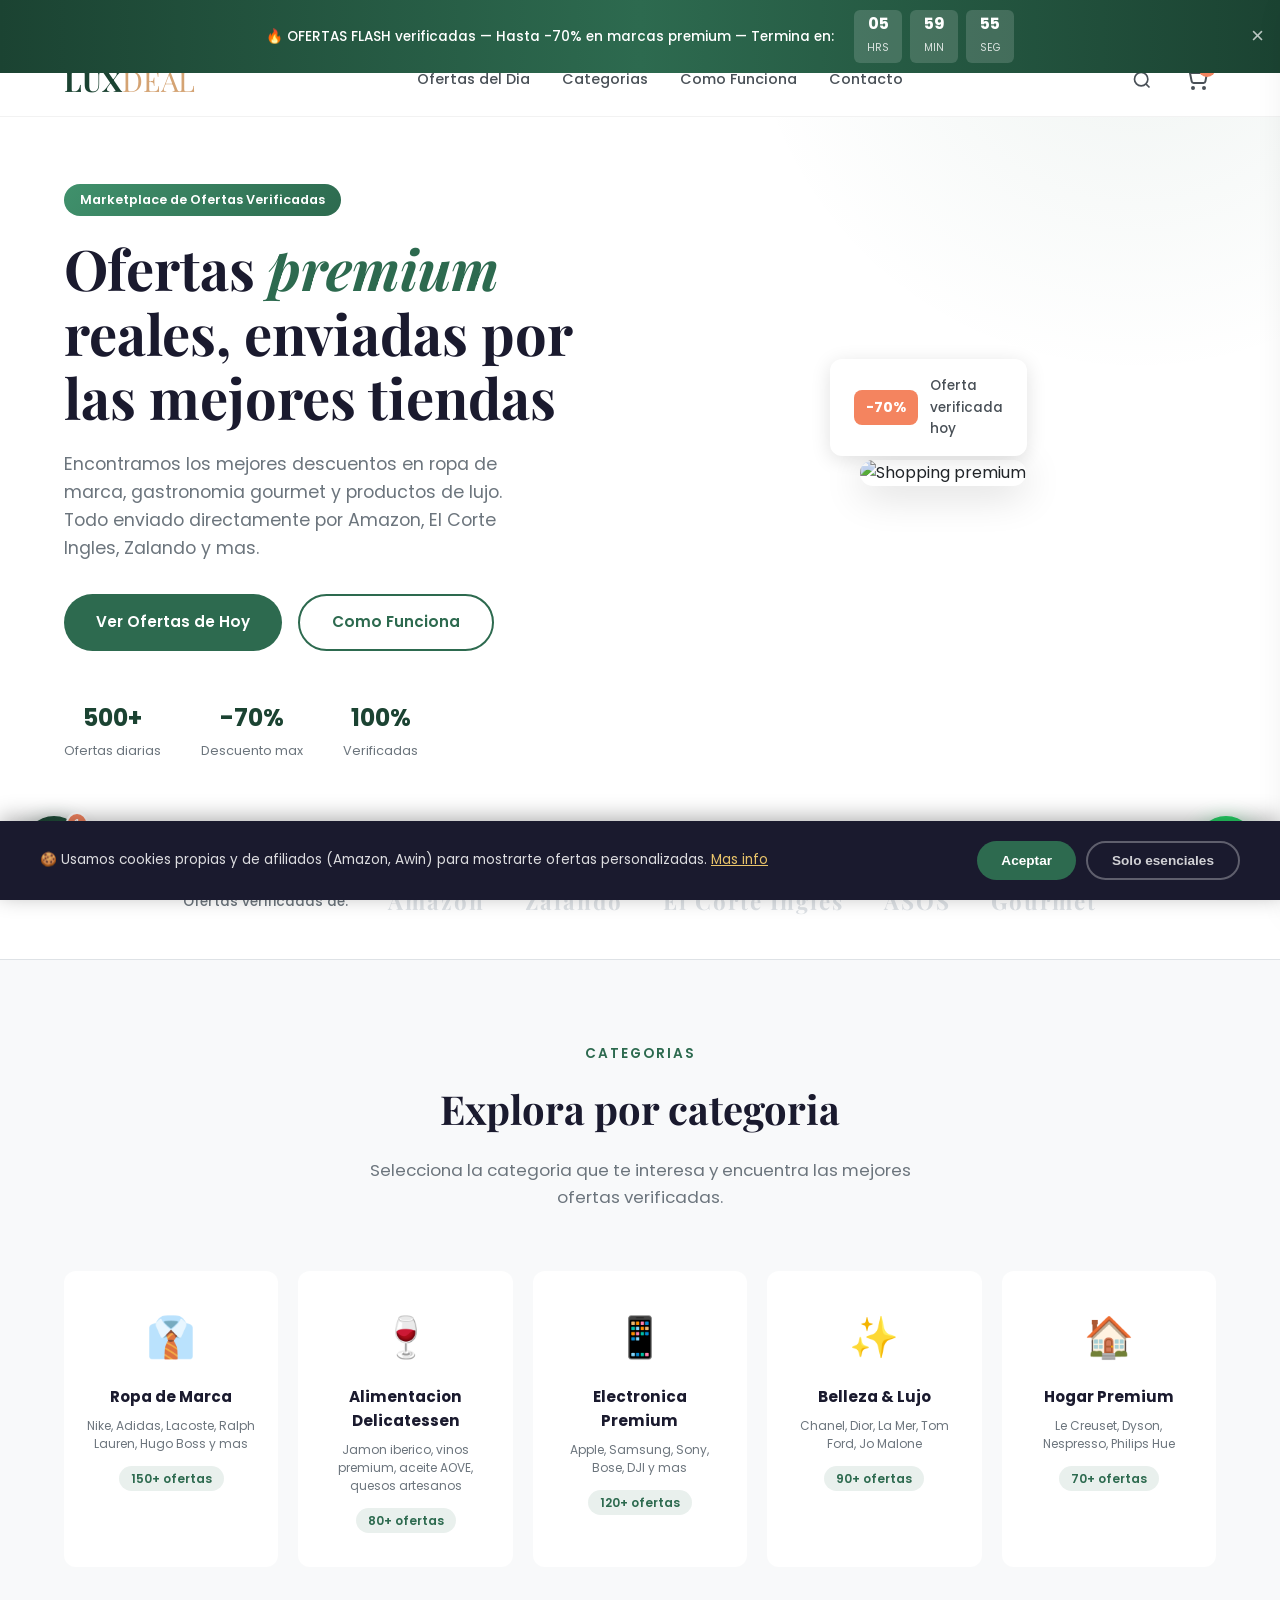
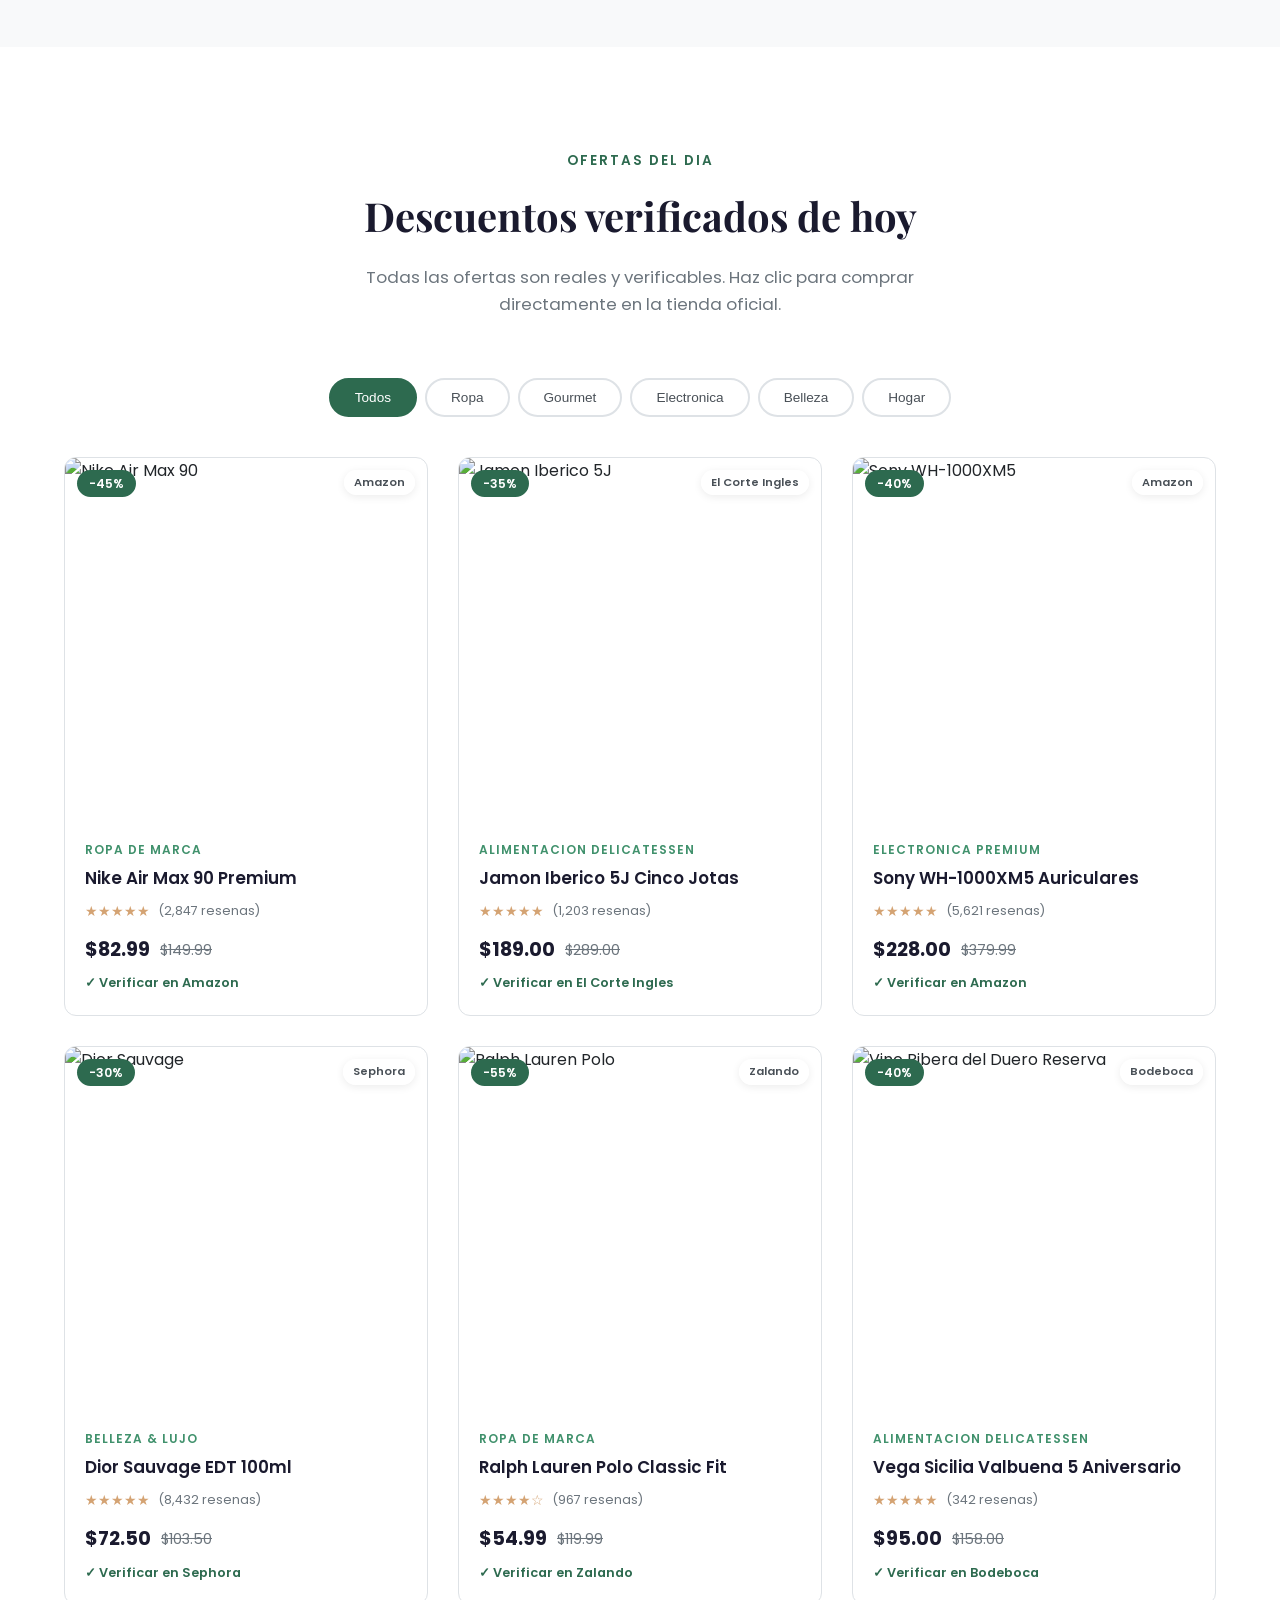
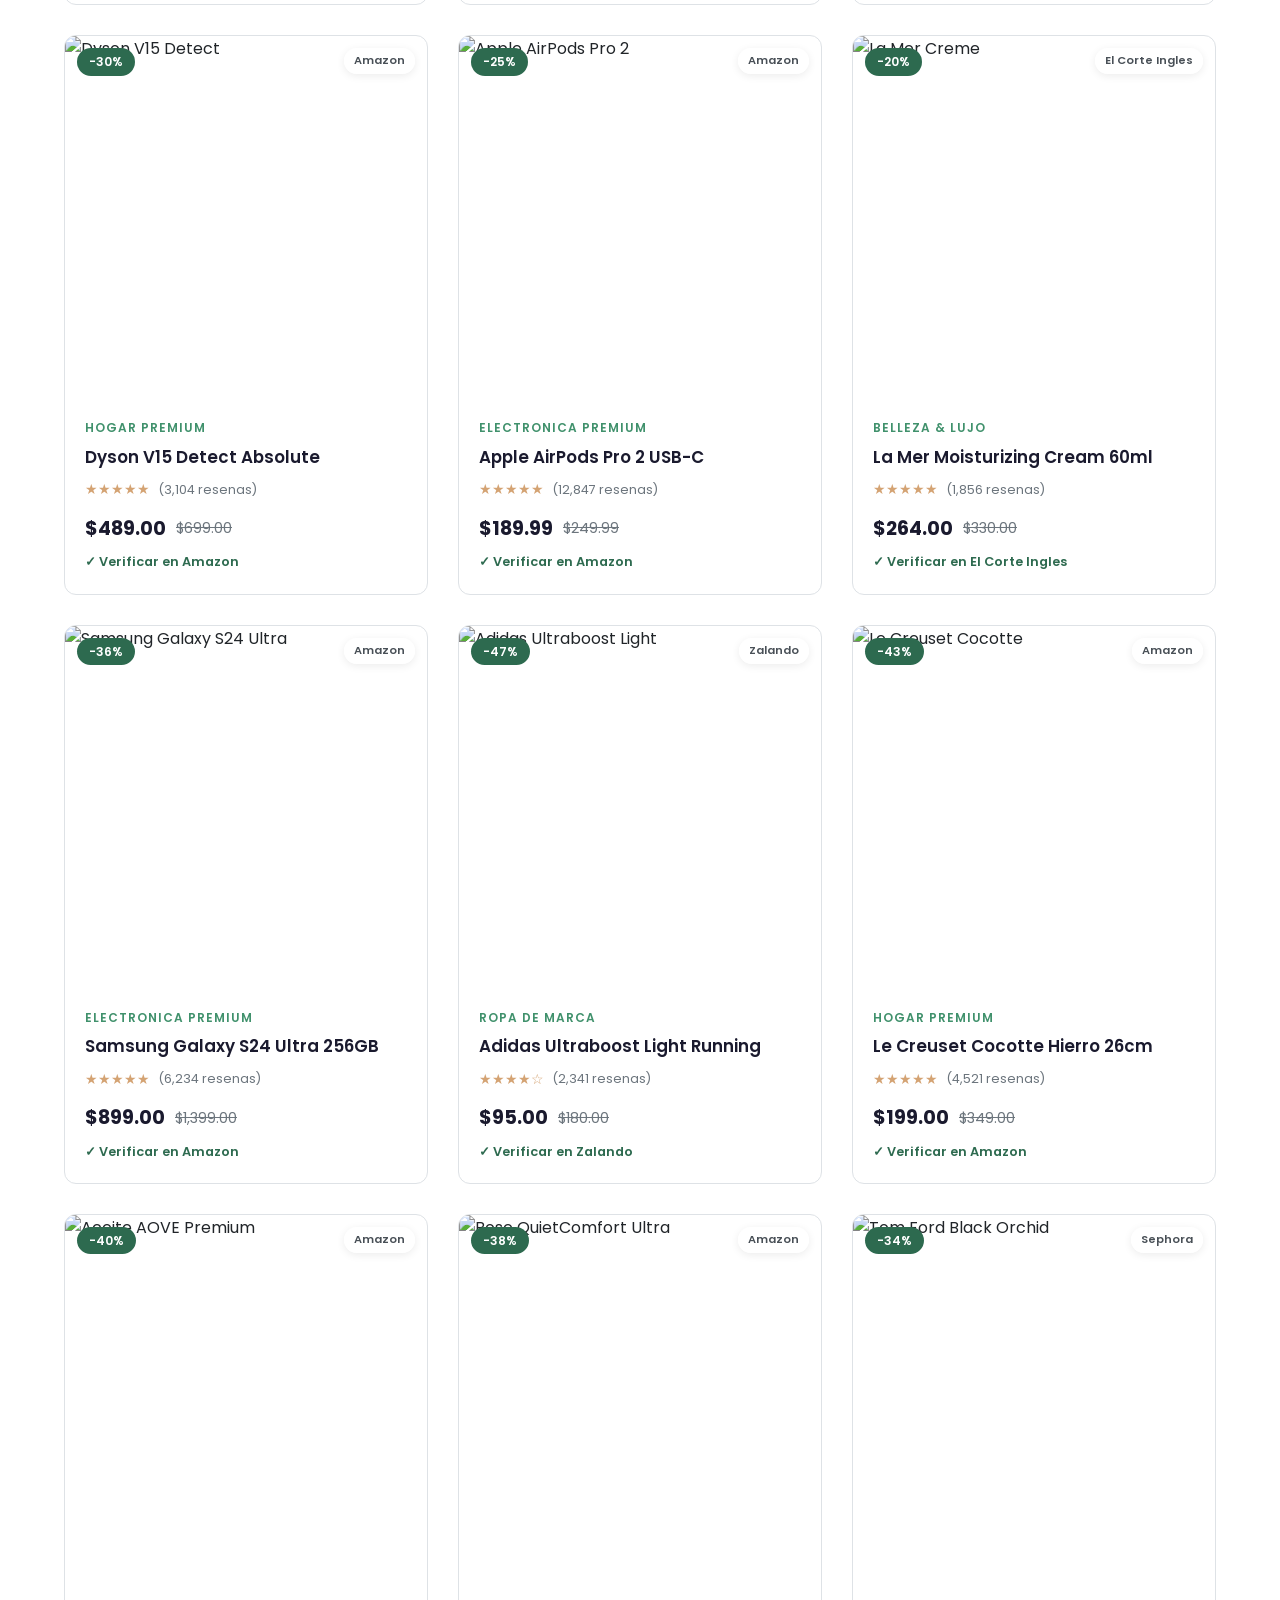
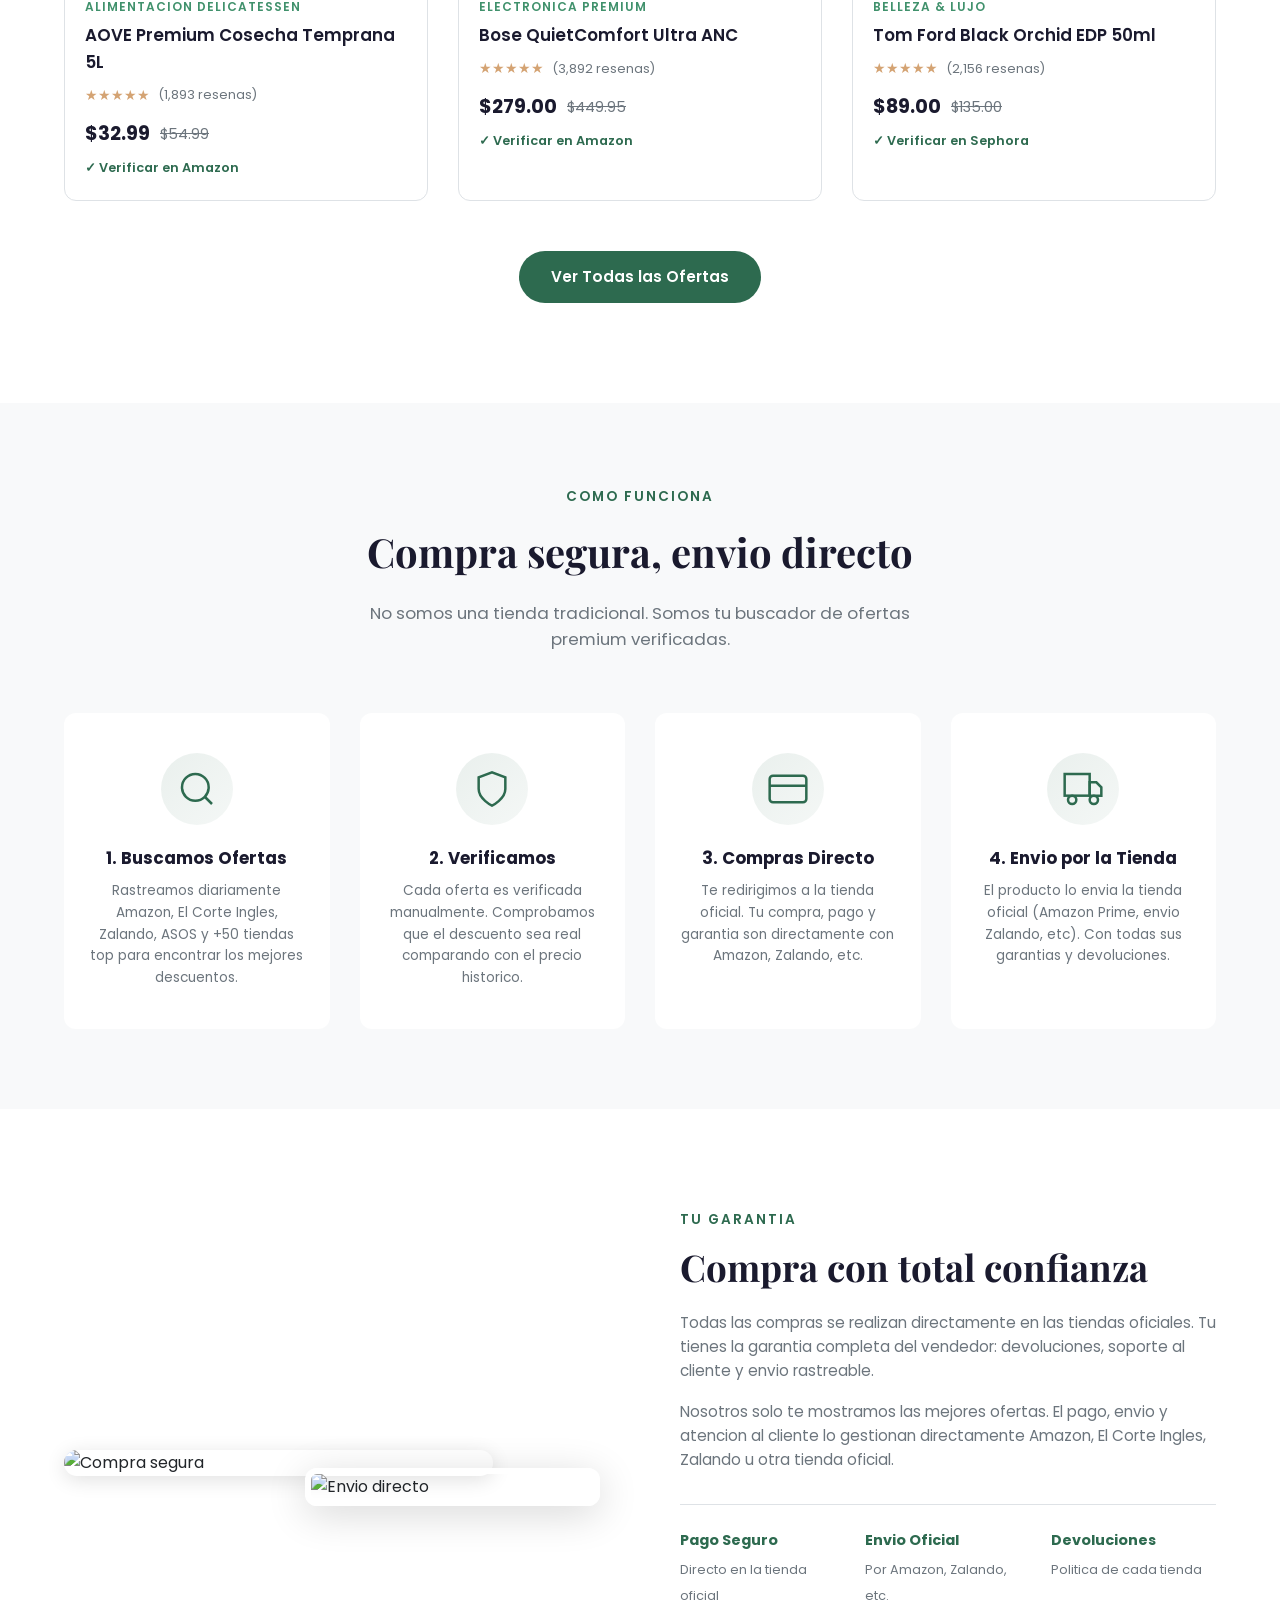
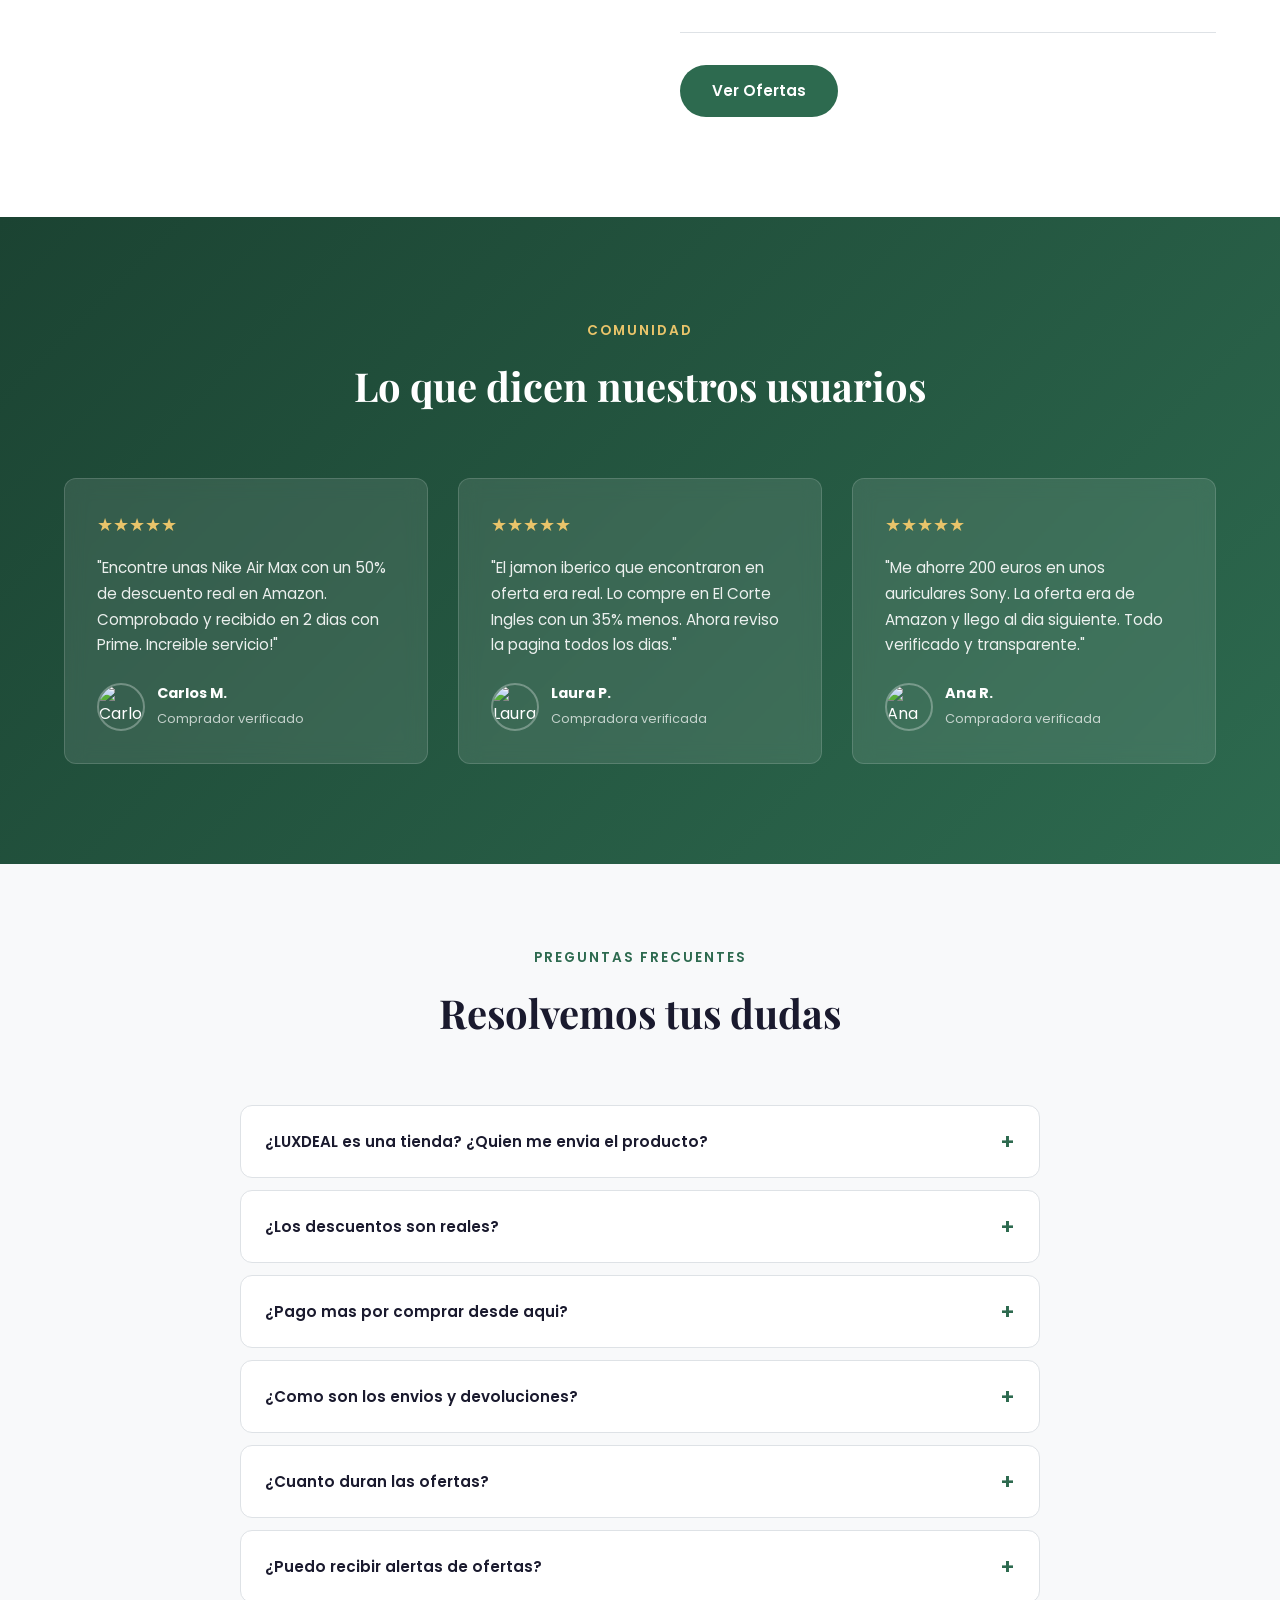
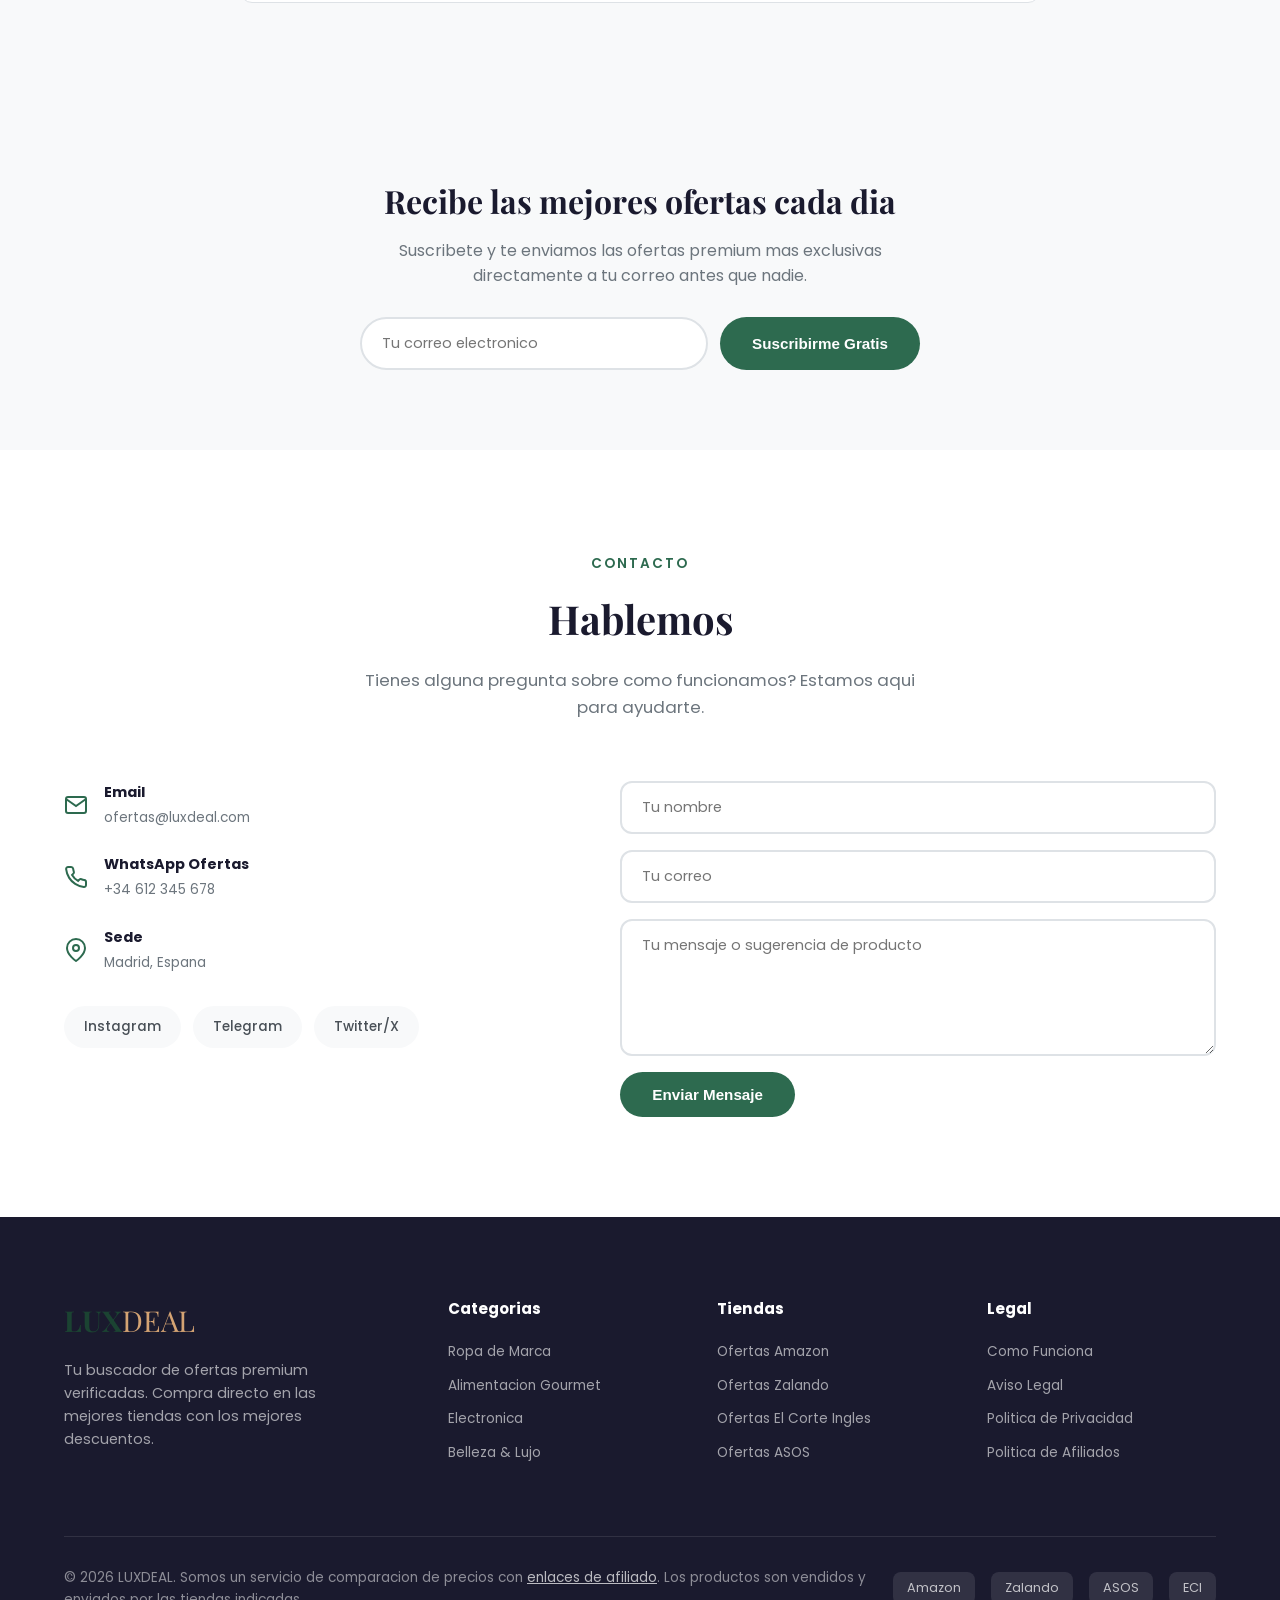
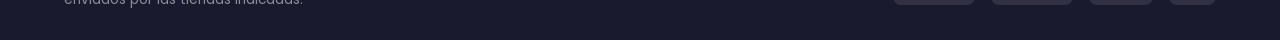
==== commit acf11cad: "feat: major upgrade - 15 products, GDPR cookies, PWA, SEO, FAQs Improvements: - Added 6 new products" ====
--- a/index.html
+++ b/index.html
@@ -8,6 +8,17 @@
     <meta property="og:title" content="LUXDEAL - Ofertas Premium Verificadas">
     <meta property="og:description" content="Descuentos reales en marcas premium. Envio directo desde tiendas oficiales.">
     <meta property="og:type" content="website">
+    <meta property="og:image" content="https://images.unsplash.com/photo-1441986300917-64674bd600d8?w=1200&h=630&fit=crop">
+    <meta property="og:url" content="https://stellular-naiad-fd59fa.netlify.app/">
+    <meta property="og:locale" content="es_ES">
+    <meta name="twitter:card" content="summary_large_image">
+    <meta name="twitter:title" content="LUXDEAL - Ofertas Premium Verificadas">
+    <meta name="twitter:description" content="Descuentos reales en marcas premium. Envio directo desde tiendas oficiales.">
+    <meta name="twitter:image" content="https://images.unsplash.com/photo-1441986300917-64674bd600d8?w=1200&h=630&fit=crop">
+    <meta name="robots" content="index, follow">
+    <meta name="author" content="LUXDEAL">
+    <meta name="keywords" content="ofertas premium, descuentos marcas, Nike oferta, Sony descuento, jamon iberico oferta, Dior barato, Dyson descuento, comparador precios, afiliados amazon">
+    <link rel="canonical" href="https://stellular-naiad-fd59fa.netlify.app/">
     <link rel="icon" href="data:image/svg+xml,<svg xmlns='http://www.w3.org/2000/svg' viewBox='0 0 100 100'><text y='.9em' font-size='90'>💎</text></svg>">
     <link rel="stylesheet" href="styles.css">
     <link rel="stylesheet" href="chatbot-ia.css">
@@ -129,7 +140,7 @@
             </div>
             <div class="hero-image">
                 <div class="hero-image-wrapper">
-                    <img src="https://images.unsplash.com/photo-1441986300917-64674bd600d8?w=600&h=700&fit=crop" alt="Shopping premium">
+                    <img loading="lazy" src="https://images.unsplash.com/photo-1441986300917-64674bd600d8?w=600&h=700&fit=crop" alt="Shopping premium">
                     <div class="hero-floating-card">
                         <span class="discount">-70%</span>
                         <span class="text">Oferta verificada hoy</span>
@@ -219,7 +230,7 @@
                 <!-- Product 1: Ropa -->
                 <div class="product-card" data-product="1" data-category="ropa">
                     <div class="product-image">
-                        <img src="https://images.unsplash.com/photo-1591047139829-d91aecb6caea?w=400&h=400&fit=crop" alt="Nike Air Max 90">
+                        <img loading="lazy" src="https://images.unsplash.com/photo-1591047139829-d91aecb6caea?w=400&h=400&fit=crop" alt="Nike Air Max 90">
                         <span class="product-badge">-45%</span>
                         <span class="product-source">Amazon</span>
                         <button class="quick-add" data-name="Nike Air Max 90" data-price="82.99">+ Agregar</button>
@@ -242,7 +253,7 @@
                 <!-- Product 2: Alimentacion -->
                 <div class="product-card" data-product="2" data-category="alimentacion">
                     <div class="product-image">
-                        <img src="https://images.unsplash.com/photo-1474722883778-792e7990302f?w=400&h=400&fit=crop" alt="Jamon Iberico 5J">
+                        <img loading="lazy" src="https://images.unsplash.com/photo-1474722883778-792e7990302f?w=400&h=400&fit=crop" alt="Jamon Iberico 5J">
                         <span class="product-badge">-35%</span>
                         <span class="product-source">El Corte Ingles</span>
                         <button class="quick-add" data-name="Jamon Iberico 5J Cinco Jotas" data-price="189.00">+ Agregar</button>
@@ -264,7 +275,7 @@
                 <!-- Product 3: Electronica -->
                 <div class="product-card" data-product="3" data-category="electronica">
                     <div class="product-image">
-                        <img src="https://images.unsplash.com/photo-1505740420928-5e560c06d30e?w=400&h=400&fit=crop" alt="Sony WH-1000XM5">
+                        <img loading="lazy" src="https://images.unsplash.com/photo-1505740420928-5e560c06d30e?w=400&h=400&fit=crop" alt="Sony WH-1000XM5">
                         <span class="product-badge">-40%</span>
                         <span class="product-source">Amazon</span>
                         <button class="quick-add" data-name="Sony WH-1000XM5" data-price="228.00">+ Agregar</button>
@@ -287,7 +298,7 @@
                 <!-- Product 4: Belleza -->
                 <div class="product-card" data-product="4" data-category="belleza">
                     <div class="product-image">
-                        <img src="https://images.unsplash.com/photo-1541643600914-78b084683601?w=400&h=400&fit=crop" alt="Dior Sauvage">
+                        <img loading="lazy" src="https://images.unsplash.com/photo-1541643600914-78b084683601?w=400&h=400&fit=crop" alt="Dior Sauvage">
                         <span class="product-badge">-30%</span>
                         <span class="product-source">Sephora</span>
                         <button class="quick-add" data-name="Dior Sauvage EDT 100ml" data-price="72.50">+ Agregar</button>
@@ -309,7 +320,7 @@
                 <!-- Product 5: Ropa -->
                 <div class="product-card" data-product="5" data-category="ropa">
                     <div class="product-image">
-                        <img src="https://images.unsplash.com/photo-1594938298603-c8148c4dae35?w=400&h=400&fit=crop" alt="Ralph Lauren Polo">
+                        <img loading="lazy" src="https://images.unsplash.com/photo-1594938298603-c8148c4dae35?w=400&h=400&fit=crop" alt="Ralph Lauren Polo">
                         <span class="product-badge">-55%</span>
                         <span class="product-source">Zalando</span>
                         <button class="quick-add" data-name="Ralph Lauren Polo Classic Fit" data-price="54.99">+ Agregar</button>
@@ -332,7 +343,7 @@
                 <!-- Product 6: Alimentacion -->
                 <div class="product-card" data-product="6" data-category="alimentacion">
                     <div class="product-image">
-                        <img src="https://images.unsplash.com/photo-1510812431401-41d2bd2722f3?w=400&h=400&fit=crop" alt="Vino Ribera del Duero Reserva">
+                        <img loading="lazy" src="https://images.unsplash.com/photo-1510812431401-41d2bd2722f3?w=400&h=400&fit=crop" alt="Vino Ribera del Duero Reserva">
                         <span class="product-badge">-40%</span>
                         <span class="product-source">Bodeboca</span>
                         <button class="quick-add" data-name="Vega Sicilia Valbuena 5" data-price="95.00">+ Agregar</button>
@@ -354,7 +365,7 @@
                 <!-- Product 7: Hogar -->
                 <div class="product-card" data-product="7" data-category="hogar">
                     <div class="product-image">
-                        <img src="https://images.unsplash.com/photo-1558618666-fcd25c85f82e?w=400&h=400&fit=crop" alt="Dyson V15 Detect">
+                        <img loading="lazy" src="https://images.unsplash.com/photo-1558618666-fcd25c85f82e?w=400&h=400&fit=crop" alt="Dyson V15 Detect">
                         <span class="product-badge">-30%</span>
                         <span class="product-source">Amazon</span>
                         <button class="quick-add" data-name="Dyson V15 Detect Absolute" data-price="489.00">+ Agregar</button>
@@ -377,7 +388,7 @@
                 <!-- Product 8: Electronica -->
                 <div class="product-card" data-product="8" data-category="electronica">
                     <div class="product-image">
-                        <img src="https://images.unsplash.com/photo-1546868871-af0de0ae72be?w=400&h=400&fit=crop" alt="Apple AirPods Pro 2">
+                        <img loading="lazy" src="https://images.unsplash.com/photo-1546868871-af0de0ae72be?w=400&h=400&fit=crop" alt="Apple AirPods Pro 2">
                         <span class="product-badge">-25%</span>
                         <span class="product-source">Amazon</span>
                         <button class="quick-add" data-name="Apple AirPods Pro 2" data-price="189.99">+ Agregar</button>
@@ -399,7 +410,7 @@
                 <!-- Product 9: Belleza -->
                 <div class="product-card" data-product="9" data-category="belleza">
                     <div class="product-image">
-                        <img src="https://images.unsplash.com/photo-1571781926291-c477ebfd024b?w=400&h=400&fit=crop" alt="La Mer Creme">
+                        <img loading="lazy" src="https://images.unsplash.com/photo-1571781926291-c477ebfd024b?w=400&h=400&fit=crop" alt="La Mer Creme">
                         <span class="product-badge">-20%</span>
                         <span class="product-source">El Corte Ingles</span>
                         <button class="quick-add" data-name="La Mer Moisturizing Cream 60ml" data-price="264.00">+ Agregar</button>
@@ -416,6 +427,138 @@
                             <span class="original-price">$330.00</span>
                         </div>
                         <a href="#" class="verify-link" target="_blank">&#10003; Verificar en El Corte Ingles</a>
+                    </div>
+                </div>
+                <!-- Product 10: Electronica -->
+                <div class="product-card" data-product="10" data-category="electronica">
+                    <div class="product-image">
+                        <img loading="lazy" src="https://images.unsplash.com/photo-1610945265064-0e34e5519bbf?w=400&h=400&fit=crop" alt="Samsung Galaxy S24 Ultra">
+                        <span class="product-badge">-36%</span>
+                        <span class="product-source">Amazon</span>
+                        <button class="quick-add" data-name="Samsung Galaxy S24 Ultra 256GB" data-price="899.00">+ Agregar</button>
+                    </div>
+                    <div class="product-info">
+                        <div class="product-category">Electronica Premium</div>
+                        <h3>Samsung Galaxy S24 Ultra 256GB</h3>
+                        <div class="product-rating">
+                            <span class="stars">&#9733;&#9733;&#9733;&#9733;&#9733;</span>
+                            <span class="reviews">(6,234 resenas)</span>
+                        </div>
+                        <div class="product-price">
+                            <span class="current-price">$899.00</span>
+                            <span class="original-price">$1,399.00</span>
+                        </div>
+                        <a href="#" class="verify-link" target="_blank">&#10003; Verificar en Amazon</a>
+                    </div>
+                </div>
+                <!-- Product 11: Ropa -->
+                <div class="product-card" data-product="11" data-category="ropa">
+                    <div class="product-image">
+                        <img loading="lazy" src="https://images.unsplash.com/photo-1542291026-7eec264c27ff?w=400&h=400&fit=crop" alt="Adidas Ultraboost Light">
+                        <span class="product-badge">-47%</span>
+                        <span class="product-source">Zalando</span>
+                        <button class="quick-add" data-name="Adidas Ultraboost Light" data-price="95.00">+ Agregar</button>
+                    </div>
+                    <div class="product-info">
+                        <div class="product-category">Ropa de Marca</div>
+                        <h3>Adidas Ultraboost Light Running</h3>
+                        <div class="product-rating">
+                            <span class="stars">&#9733;&#9733;&#9733;&#9733;&#9734;</span>
+                            <span class="reviews">(2,341 resenas)</span>
+                        </div>
+                        <div class="product-price">
+                            <span class="current-price">$95.00</span>
+                            <span class="original-price">$180.00</span>
+                        </div>
+                        <a href="#" class="verify-link" target="_blank">&#10003; Verificar en Zalando</a>
+                    </div>
+                </div>
+                <!-- Product 12: Hogar -->
+                <div class="product-card" data-product="12" data-category="hogar">
+                    <div class="product-image">
+                        <img loading="lazy" src="https://images.unsplash.com/photo-1585515320310-259814833e62?w=400&h=400&fit=crop" alt="Le Creuset Cocotte">
+                        <span class="product-badge">-43%</span>
+                        <span class="product-source">Amazon</span>
+                        <button class="quick-add" data-name="Le Creuset Cocotte 26cm" data-price="199.00">+ Agregar</button>
+                    </div>
+                    <div class="product-info">
+                        <div class="product-category">Hogar Premium</div>
+                        <h3>Le Creuset Cocotte Hierro 26cm</h3>
+                        <div class="product-rating">
+                            <span class="stars">&#9733;&#9733;&#9733;&#9733;&#9733;</span>
+                            <span class="reviews">(4,521 resenas)</span>
+                        </div>
+                        <div class="product-price">
+                            <span class="current-price">$199.00</span>
+                            <span class="original-price">$349.00</span>
+                        </div>
+                        <a href="#" class="verify-link" target="_blank">&#10003; Verificar en Amazon</a>
+                    </div>
+                </div>
+                <!-- Product 13: Alimentacion -->
+                <div class="product-card" data-product="13" data-category="alimentacion">
+                    <div class="product-image">
+                        <img loading="lazy" src="https://images.unsplash.com/photo-1474979266404-7f28fc72bc66?w=400&h=400&fit=crop" alt="Aceite AOVE Premium">
+                        <span class="product-badge">-40%</span>
+                        <span class="product-source">Amazon</span>
+                        <button class="quick-add" data-name="Aceite AOVE Premium Cosecha Temprana 5L" data-price="32.99">+ Agregar</button>
+                    </div>
+                    <div class="product-info">
+                        <div class="product-category">Alimentacion Delicatessen</div>
+                        <h3>AOVE Premium Cosecha Temprana 5L</h3>
+                        <div class="product-rating">
+                            <span class="stars">&#9733;&#9733;&#9733;&#9733;&#9733;</span>
+                            <span class="reviews">(1,893 resenas)</span>
+                        </div>
+                        <div class="product-price">
+                            <span class="current-price">$32.99</span>
+                            <span class="original-price">$54.99</span>
+                        </div>
+                        <a href="#" class="verify-link" target="_blank">&#10003; Verificar en Amazon</a>
+                    </div>
+                </div>
+                <!-- Product 14: Electronica -->
+                <div class="product-card" data-product="14" data-category="electronica">
+                    <div class="product-image">
+                        <img loading="lazy" src="https://images.unsplash.com/photo-1583394838336-acd977736f90?w=400&h=400&fit=crop" alt="Bose QuietComfort Ultra">
+                        <span class="product-badge">-38%</span>
+                        <span class="product-source">Amazon</span>
+                        <button class="quick-add" data-name="Bose QuietComfort Ultra" data-price="279.00">+ Agregar</button>
+                    </div>
+                    <div class="product-info">
+                        <div class="product-category">Electronica Premium</div>
+                        <h3>Bose QuietComfort Ultra ANC</h3>
+                        <div class="product-rating">
+                            <span class="stars">&#9733;&#9733;&#9733;&#9733;&#9733;</span>
+                            <span class="reviews">(3,892 resenas)</span>
+                        </div>
+                        <div class="product-price">
+                            <span class="current-price">$279.00</span>
+                            <span class="original-price">$449.95</span>
+                        </div>
+                        <a href="#" class="verify-link" target="_blank">&#10003; Verificar en Amazon</a>
+                    </div>
+                </div>
+                <!-- Product 15: Belleza -->
+                <div class="product-card" data-product="15" data-category="belleza">
+                    <div class="product-image">
+                        <img loading="lazy" src="https://images.unsplash.com/photo-1523293182086-7651a899d37f?w=400&h=400&fit=crop" alt="Tom Ford Black Orchid">
+                        <span class="product-badge">-34%</span>
+                        <span class="product-source">Sephora</span>
+                        <button class="quick-add" data-name="Tom Ford Black Orchid EDP 50ml" data-price="89.00">+ Agregar</button>
+                    </div>
+                    <div class="product-info">
+                        <div class="product-category">Belleza & Lujo</div>
+                        <h3>Tom Ford Black Orchid EDP 50ml</h3>
+                        <div class="product-rating">
+                            <span class="stars">&#9733;&#9733;&#9733;&#9733;&#9733;</span>
+                            <span class="reviews">(2,156 resenas)</span>
+                        </div>
+                        <div class="product-price">
+                            <span class="current-price">$89.00</span>
+                            <span class="original-price">$135.00</span>
+                        </div>
+                        <a href="#" class="verify-link" target="_blank">&#10003; Verificar en Sephora</a>
                     </div>
                 </div>
             </div>
@@ -482,8 +625,8 @@
         <div class="container">
             <div class="about-grid">
                 <div class="about-images">
-                    <img src="https://images.unsplash.com/photo-1556742049-0cfed4f6a45d?w=500&h=600&fit=crop" alt="Compra segura" class="about-img-1">
-                    <img src="https://images.unsplash.com/photo-1556742111-a301076d9d18?w=300&h=350&fit=crop" alt="Envio directo" class="about-img-2">
+                    <img loading="lazy" src="https://images.unsplash.com/photo-1556742049-0cfed4f6a45d?w=500&h=600&fit=crop" alt="Compra segura" class="about-img-1">
+                    <img loading="lazy" src="https://images.unsplash.com/photo-1556742111-a301076d9d18?w=300&h=350&fit=crop" alt="Envio directo" class="about-img-2">
                 </div>
                 <div class="about-content">
                     <span class="section-tag">Tu Garantia</span>
@@ -522,7 +665,7 @@
                     <div class="testimonial-stars">&#9733;&#9733;&#9733;&#9733;&#9733;</div>
                     <p>"Encontre unas Nike Air Max con un 50% de descuento real en Amazon. Comprobado y recibido en 2 dias con Prime. Increible servicio!"</p>
                     <div class="testimonial-author">
-                        <img src="https://images.unsplash.com/photo-1507003211169-0a1dd7228f2d?w=60&h=60&fit=crop&crop=face" alt="Carlos M.">
+                        <img loading="lazy" src="https://images.unsplash.com/photo-1507003211169-0a1dd7228f2d?w=60&h=60&fit=crop&crop=face" alt="Carlos M.">
                         <div>
                             <strong>Carlos M.</strong>
                             <span>Comprador verificado</span>
@@ -533,7 +676,7 @@
                     <div class="testimonial-stars">&#9733;&#9733;&#9733;&#9733;&#9733;</div>
                     <p>"El jamon iberico que encontraron en oferta era real. Lo compre en El Corte Ingles con un 35% menos. Ahora reviso la pagina todos los dias."</p>
                     <div class="testimonial-author">
-                        <img src="https://images.unsplash.com/photo-1494790108377-be9c29b29330?w=60&h=60&fit=crop&crop=face" alt="Laura P.">
+                        <img loading="lazy" src="https://images.unsplash.com/photo-1494790108377-be9c29b29330?w=60&h=60&fit=crop&crop=face" alt="Laura P.">
                         <div>
                             <strong>Laura P.</strong>
                             <span>Compradora verificada</span>
@@ -544,7 +687,7 @@
                     <div class="testimonial-stars">&#9733;&#9733;&#9733;&#9733;&#9733;</div>
                     <p>"Me ahorre 200 euros en unos auriculares Sony. La oferta era de Amazon y llego al dia siguiente. Todo verificado y transparente."</p>
                     <div class="testimonial-author">
-                        <img src="https://images.unsplash.com/photo-1438761681033-6461ffad8d80?w=60&h=60&fit=crop&crop=face" alt="Ana R.">
+                        <img loading="lazy" src="https://images.unsplash.com/photo-1438761681033-6461ffad8d80?w=60&h=60&fit=crop&crop=face" alt="Ana R.">
                         <div>
                             <strong>Ana R.</strong>
                             <span>Compradora verificada</span>
@@ -555,6 +698,72 @@
         </div>
     </section>
 
+
+    <!-- FAQ Section -->
+    <section class="faq" id="faq">
+        <div class="container">
+            <div class="section-header">
+                <span class="section-tag">Preguntas Frecuentes</span>
+                <h2>Resolvemos tus dudas</h2>
+            </div>
+            <div class="faq-grid">
+                <div class="faq-item">
+                    <button class="faq-question">
+                        <span>¿LUXDEAL es una tienda? ¿Quien me envia el producto?</span>
+                        <span class="faq-icon">+</span>
+                    </button>
+                    <div class="faq-answer">
+                        <p>No, LUXDEAL no es una tienda. Somos un buscador de ofertas verificadas. Los productos son vendidos y enviados directamente por Amazon, Zalando, El Corte Ingles, Sephora u otra tienda oficial indicada en cada oferta. Tu compra, pago y garantia son directamente con ellos.</p>
+                    </div>
+                </div>
+                <div class="faq-item">
+                    <button class="faq-question">
+                        <span>¿Los descuentos son reales?</span>
+                        <span class="faq-icon">+</span>
+                    </button>
+                    <div class="faq-answer">
+                        <p>Si. Verificamos cada oferta comparando el precio actual con el historico. Solo publicamos descuentos reales y comprobables. Ademas, puedes verificar el precio directamente en la tienda haciendo clic en "Verificar en..."</p>
+                    </div>
+                </div>
+                <div class="faq-item">
+                    <button class="faq-question">
+                        <span>¿Pago mas por comprar desde aqui?</span>
+                        <span class="faq-icon">+</span>
+                    </button>
+                    <div class="faq-answer">
+                        <p>No. El precio es exactamente el mismo que si fueras directamente a la tienda. Nosotros recibimos una pequena comision de la tienda por recomendarte, pero eso no afecta en absoluto al precio que tu pagas.</p>
+                    </div>
+                </div>
+                <div class="faq-item">
+                    <button class="faq-question">
+                        <span>¿Como son los envios y devoluciones?</span>
+                        <span class="faq-icon">+</span>
+                    </button>
+                    <div class="faq-answer">
+                        <p>El envio lo gestiona la tienda donde compras: Amazon Prime (1-2 dias), Zalando (2-4 dias, gratis +25€), El Corte Ingles (2-5 dias). Las devoluciones siguen la politica de cada tienda: Amazon 30 dias, Zalando 100 dias, etc.</p>
+                    </div>
+                </div>
+                <div class="faq-item">
+                    <button class="faq-question">
+                        <span>¿Cuanto duran las ofertas?</span>
+                        <span class="faq-icon">+</span>
+                    </button>
+                    <div class="faq-answer">
+                        <p>Las ofertas tienen duracion limitada y pueden cambiar sin previo aviso. Actualizamos nuestro catalogo diariamente. Si ves una oferta que te interesa, te recomendamos no esperar mucho ya que los precios pueden subir en cualquier momento.</p>
+                    </div>
+                </div>
+                <div class="faq-item">
+                    <button class="faq-question">
+                        <span>¿Puedo recibir alertas de ofertas?</span>
+                        <span class="faq-icon">+</span>
+                    </button>
+                    <div class="faq-answer">
+                        <p>Si. Suscribete a nuestro newsletter y recibiras las mejores ofertas diarias directamente en tu correo. Tambien puedes contactarnos por WhatsApp para recibir alertas personalizadas sobre productos o marcas especificas.</p>
+                    </div>
+                </div>
+            </div>
+        </div>
+    </section>
 
     <!-- Newsletter -->
     <section class="newsletter">
@@ -741,6 +950,17 @@
                 <button type="submit" class="btn btn-primary btn-full">Quiero Ofertas VIP</button>
             </form>
             <span class="popup-dismiss" id="popupDismiss">No gracias, prefiero pagar precio completo</span>
+        </div>
+    </div>
+
+    <!-- Cookie Consent Banner -->
+    <div class="cookie-consent" id="cookieConsent">
+        <div class="cookie-content">
+            <p>🍪 Usamos cookies propias y de afiliados (Amazon, Awin) para mostrarte ofertas personalizadas. <a href="legal.html">Mas info</a></p>
+            <div class="cookie-buttons">
+                <button class="btn btn-primary cookie-accept" id="cookieAccept">Aceptar</button>
+                <button class="btn btn-outline cookie-reject" id="cookieReject">Solo esenciales</button>
+            </div>
         </div>
     </div>
 
--- a/styles.css
+++ b/styles.css
@@ -2179,3 +2179,225 @@
         font-size: 1.1rem;
     }
 }
+
+
+/* ===== COOKIE CONSENT ===== */
+.cookie-consent {
+    position: fixed;
+    bottom: 0;
+    left: 0;
+    right: 0;
+    background: var(--dark);
+    color: var(--white);
+    padding: 20px 24px;
+    z-index: 8000;
+    transform: translateY(100%);
+    transition: transform 0.5s cubic-bezier(0.4, 0, 0.2, 1);
+    box-shadow: 0 -4px 20px rgba(0,0,0,0.3);
+}
+
+.cookie-consent.active {
+    transform: translateY(0);
+}
+
+.cookie-content {
+    max-width: 1200px;
+    margin: 0 auto;
+    display: flex;
+    align-items: center;
+    justify-content: space-between;
+    gap: 24px;
+    flex-wrap: wrap;
+}
+
+.cookie-content p {
+    font-size: 0.85rem;
+    color: rgba(255,255,255,0.85);
+    flex: 1;
+    min-width: 280px;
+    line-height: 1.5;
+}
+
+.cookie-content p a {
+    color: var(--secondary-light);
+    text-decoration: underline;
+}
+
+.cookie-buttons {
+    display: flex;
+    gap: 10px;
+    flex-shrink: 0;
+}
+
+.cookie-buttons .btn {
+    padding: 10px 24px;
+    font-size: 0.85rem;
+}
+
+.cookie-buttons .btn-outline {
+    border-color: rgba(255,255,255,0.3);
+    color: rgba(255,255,255,0.8);
+}
+
+.cookie-buttons .btn-outline:hover {
+    background: rgba(255,255,255,0.1);
+    border-color: rgba(255,255,255,0.6);
+    color: white;
+}
+
+@media (max-width: 768px) {
+    .cookie-content {
+        flex-direction: column;
+        text-align: center;
+    }
+    .cookie-buttons {
+        width: 100%;
+        justify-content: center;
+    }
+}
+
+/* ===== PWA INSTALL BANNER ===== */
+.pwa-install-banner {
+    position: fixed;
+    bottom: 80px;
+    left: 50%;
+    transform: translateX(-50%) translateY(120%);
+    background: var(--white);
+    border-radius: var(--radius-md);
+    padding: 20px 28px;
+    box-shadow: 0 10px 40px rgba(0,0,0,0.2);
+    z-index: 7000;
+    display: flex;
+    align-items: center;
+    gap: 16px;
+    max-width: 420px;
+    width: 90%;
+    transition: transform 0.5s cubic-bezier(0.4, 0, 0.2, 1);
+}
+
+.pwa-install-banner.active {
+    transform: translateX(-50%) translateY(0);
+}
+
+.pwa-install-banner .pwa-icon {
+    font-size: 2rem;
+    flex-shrink: 0;
+}
+
+.pwa-install-banner .pwa-text h4 {
+    font-size: 0.95rem;
+    color: var(--dark);
+    margin-bottom: 4px;
+}
+
+.pwa-install-banner .pwa-text p {
+    font-size: 0.8rem;
+    color: var(--gray-500);
+}
+
+.pwa-install-banner .pwa-actions {
+    display: flex;
+    gap: 8px;
+    flex-shrink: 0;
+}
+
+.pwa-install-btn {
+    background: var(--primary);
+    color: white;
+    border: none;
+    padding: 8px 16px;
+    border-radius: var(--radius-full);
+    font-size: 0.8rem;
+    font-weight: 600;
+    cursor: pointer;
+    transition: var(--transition);
+}
+
+.pwa-install-btn:hover {
+    background: var(--primary-dark);
+}
+
+.pwa-dismiss-btn {
+    background: none;
+    border: none;
+    color: var(--gray-500);
+    font-size: 1.3rem;
+    cursor: pointer;
+    padding: 4px;
+    line-height: 1;
+}
+
+/* ===== FAQ SECTION ===== */
+.faq {
+    padding: 80px 0;
+    background: var(--gray-100);
+}
+
+.faq-grid {
+    max-width: 800px;
+    margin: 0 auto;
+}
+
+.faq-item {
+    background: var(--white);
+    border-radius: var(--radius-md);
+    margin-bottom: 12px;
+    overflow: hidden;
+    border: 1px solid var(--gray-300);
+    transition: var(--transition);
+}
+
+.faq-item:hover {
+    border-color: var(--primary-light);
+}
+
+.faq-question {
+    width: 100%;
+    background: none;
+    border: none;
+    padding: 20px 24px;
+    text-align: left;
+    font-size: 0.95rem;
+    font-weight: 600;
+    color: var(--dark);
+    cursor: pointer;
+    display: flex;
+    align-items: center;
+    justify-content: space-between;
+    gap: 16px;
+    font-family: inherit;
+    transition: var(--transition);
+}
+
+.faq-question:hover {
+    color: var(--primary);
+}
+
+.faq-question .faq-icon {
+    font-size: 1.3rem;
+    transition: transform 0.3s ease;
+    color: var(--primary);
+    flex-shrink: 0;
+}
+
+.faq-item.active .faq-icon {
+    transform: rotate(45deg);
+}
+
+.faq-answer {
+    max-height: 0;
+    overflow: hidden;
+    transition: max-height 0.4s cubic-bezier(0.4, 0, 0.2, 1), padding 0.3s ease;
+    padding: 0 24px;
+}
+
+.faq-item.active .faq-answer {
+    max-height: 300px;
+    padding: 0 24px 20px;
+}
+
+.faq-answer p {
+    font-size: 0.9rem;
+    color: var(--gray-500);
+    line-height: 1.7;
+}
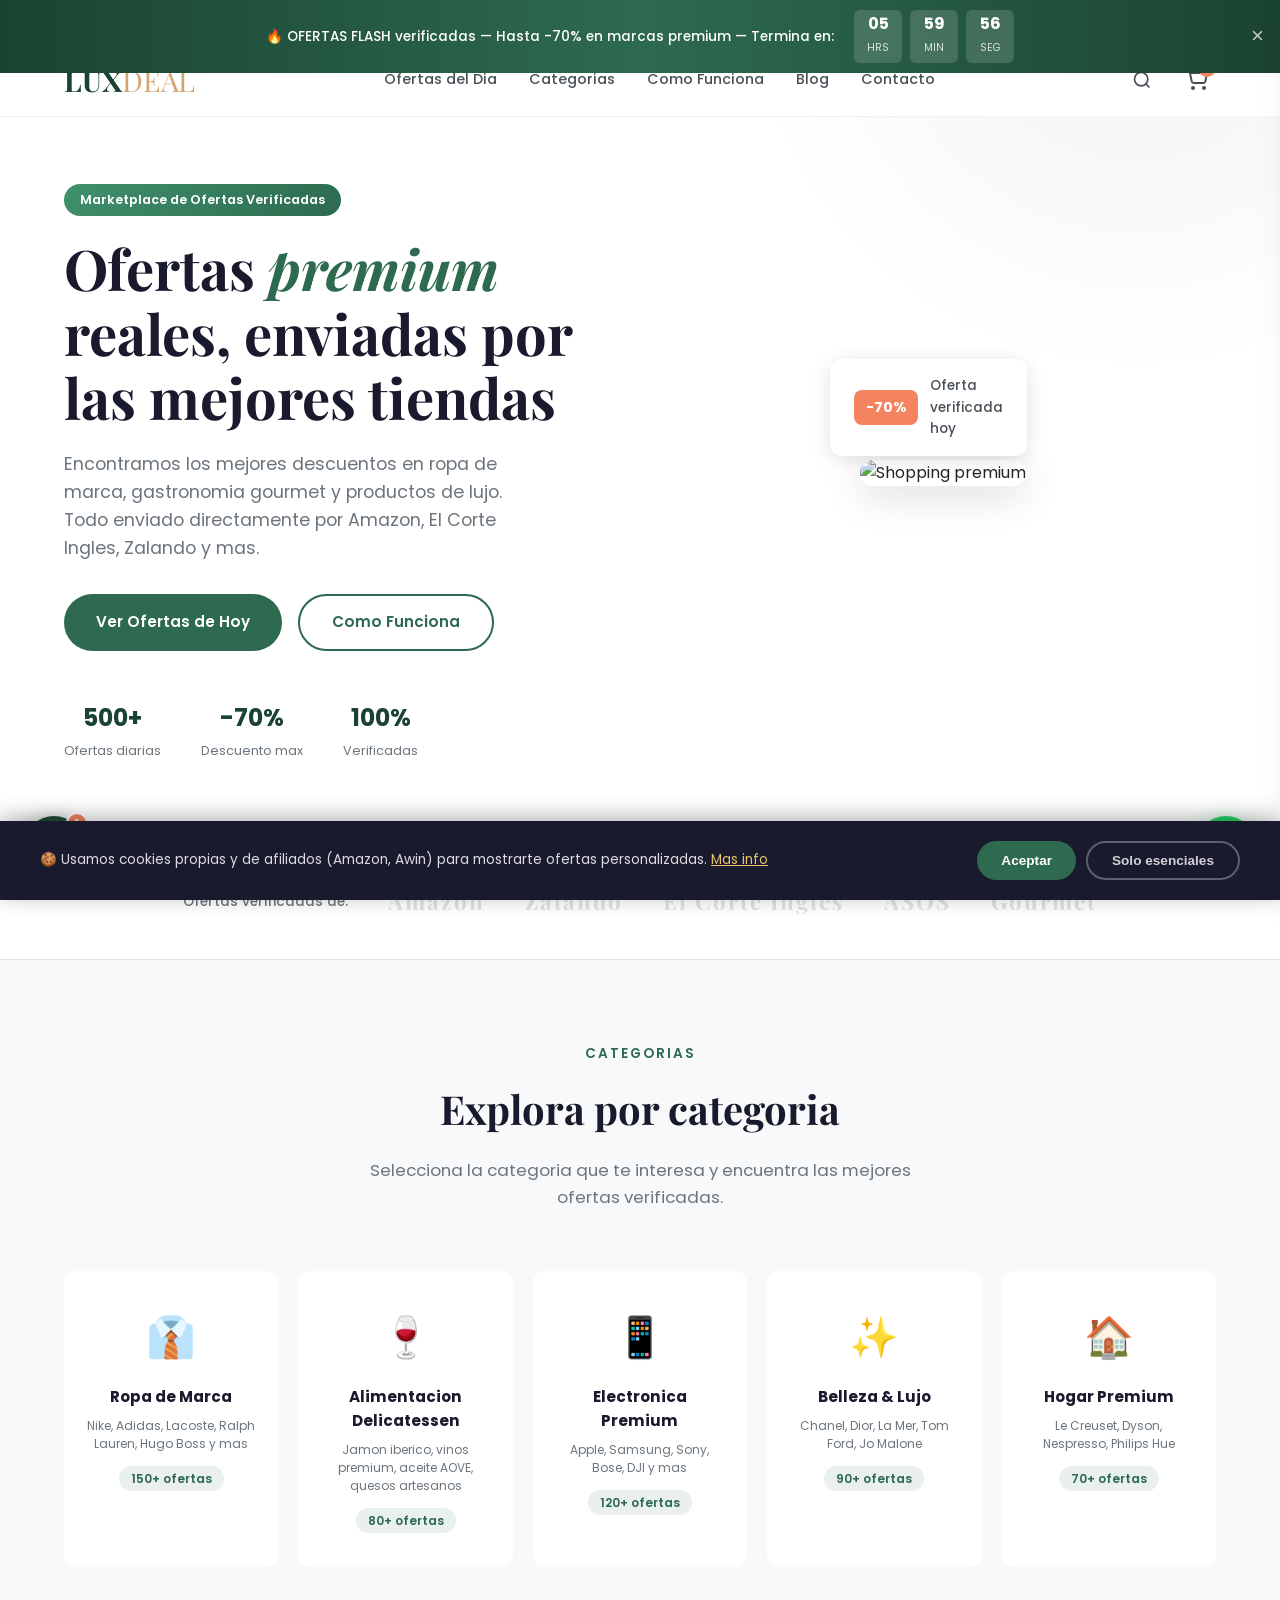
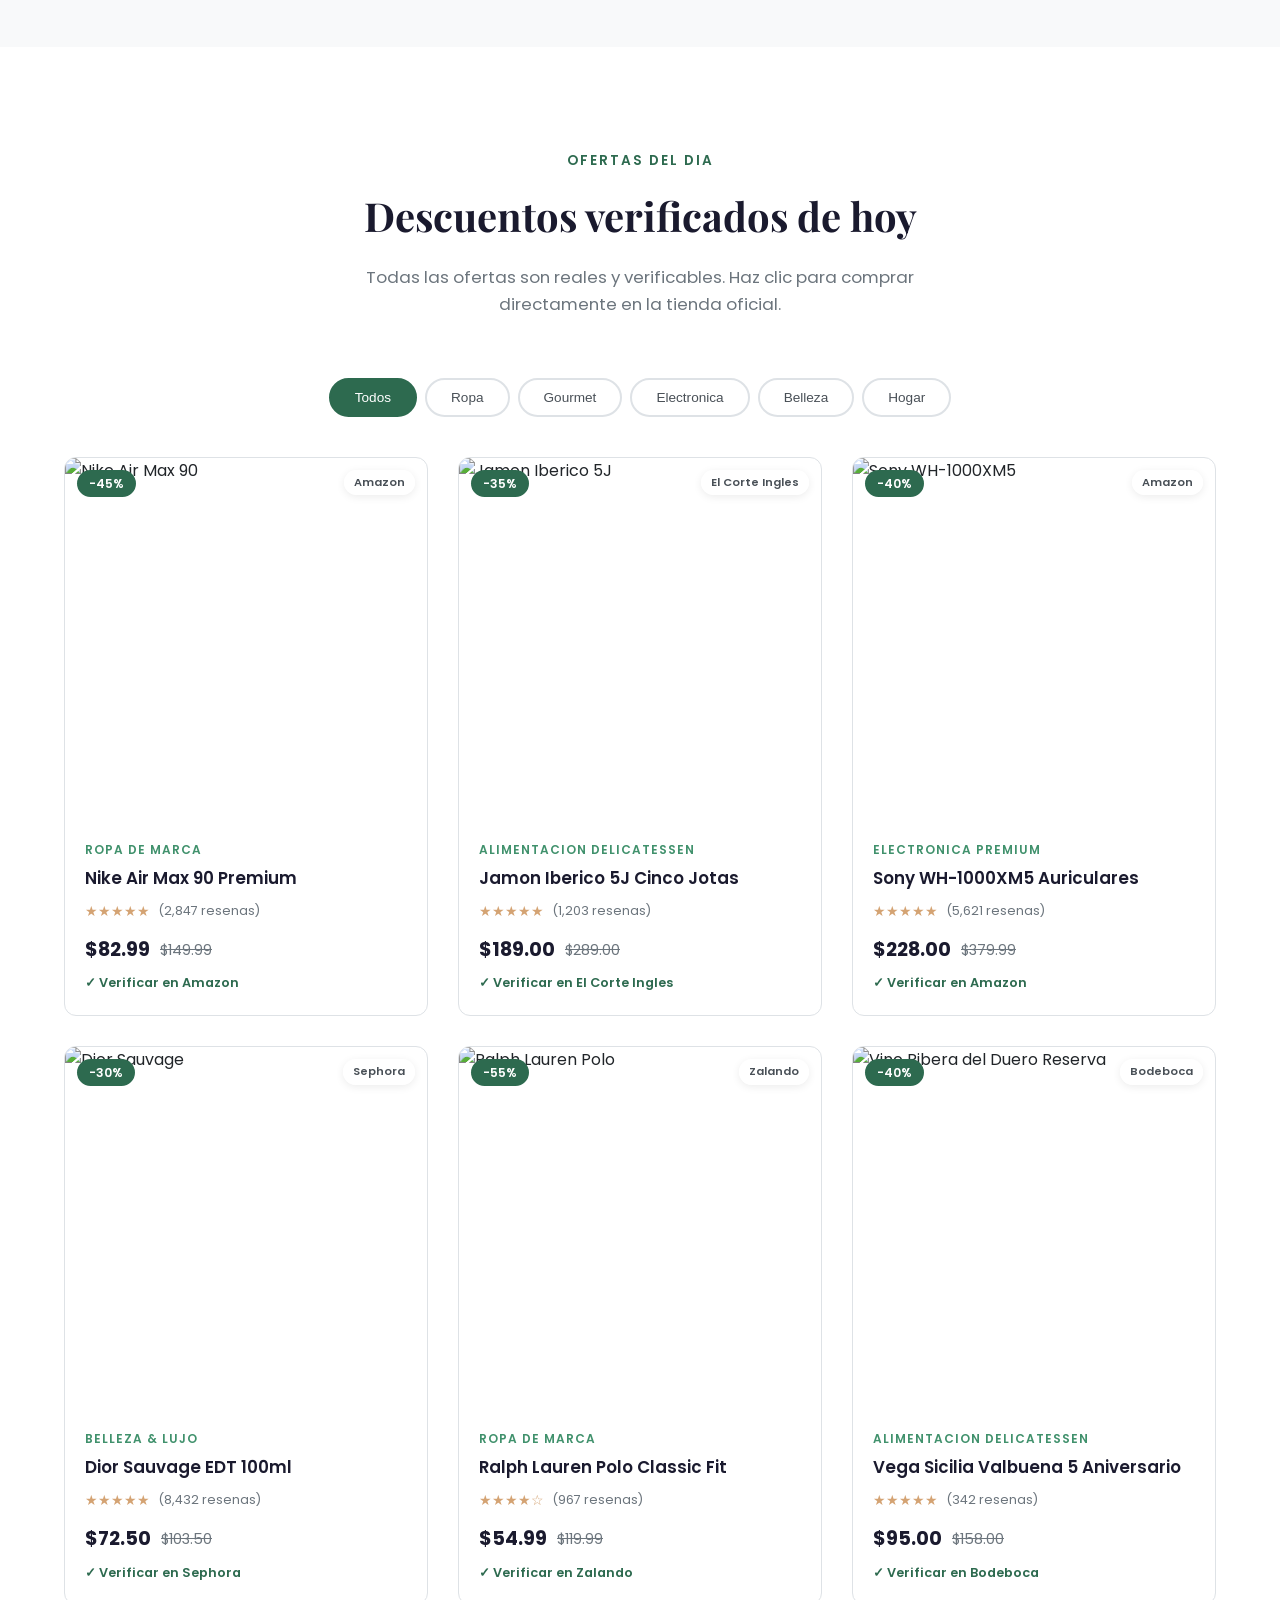
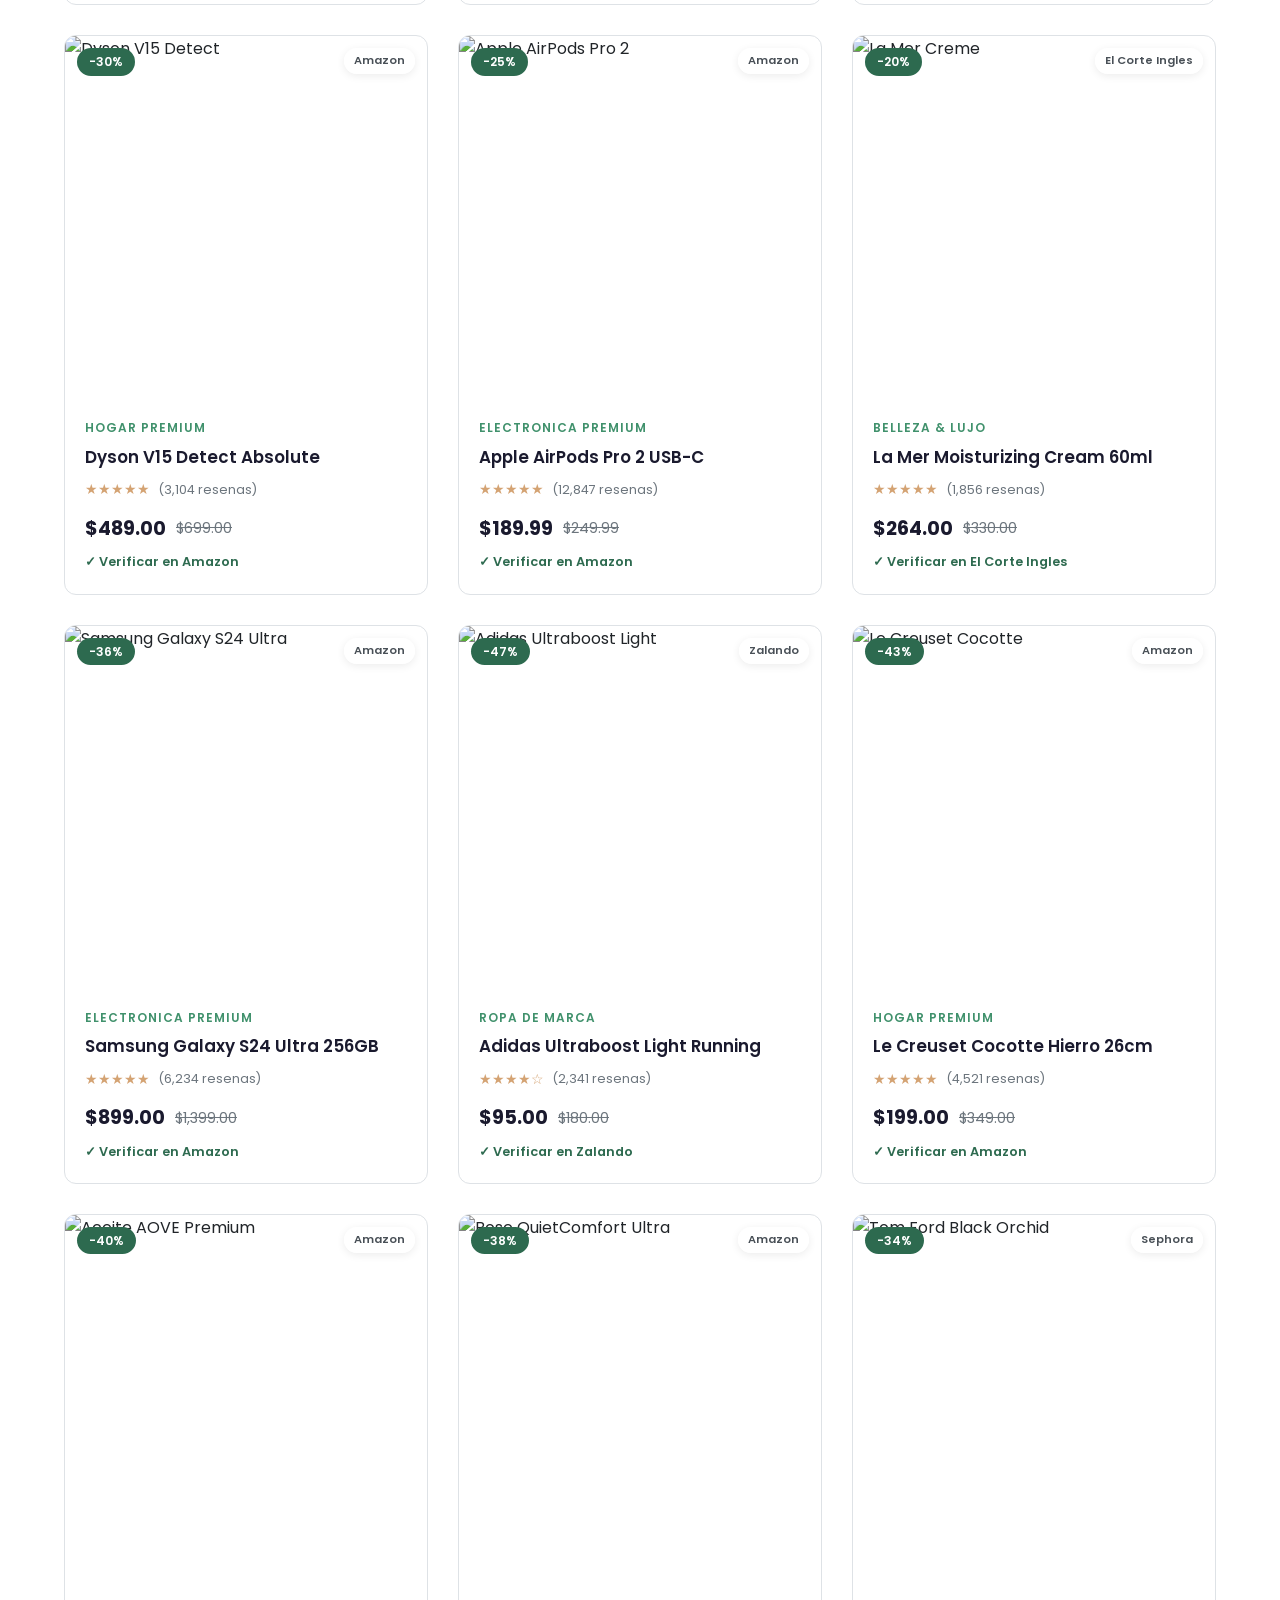
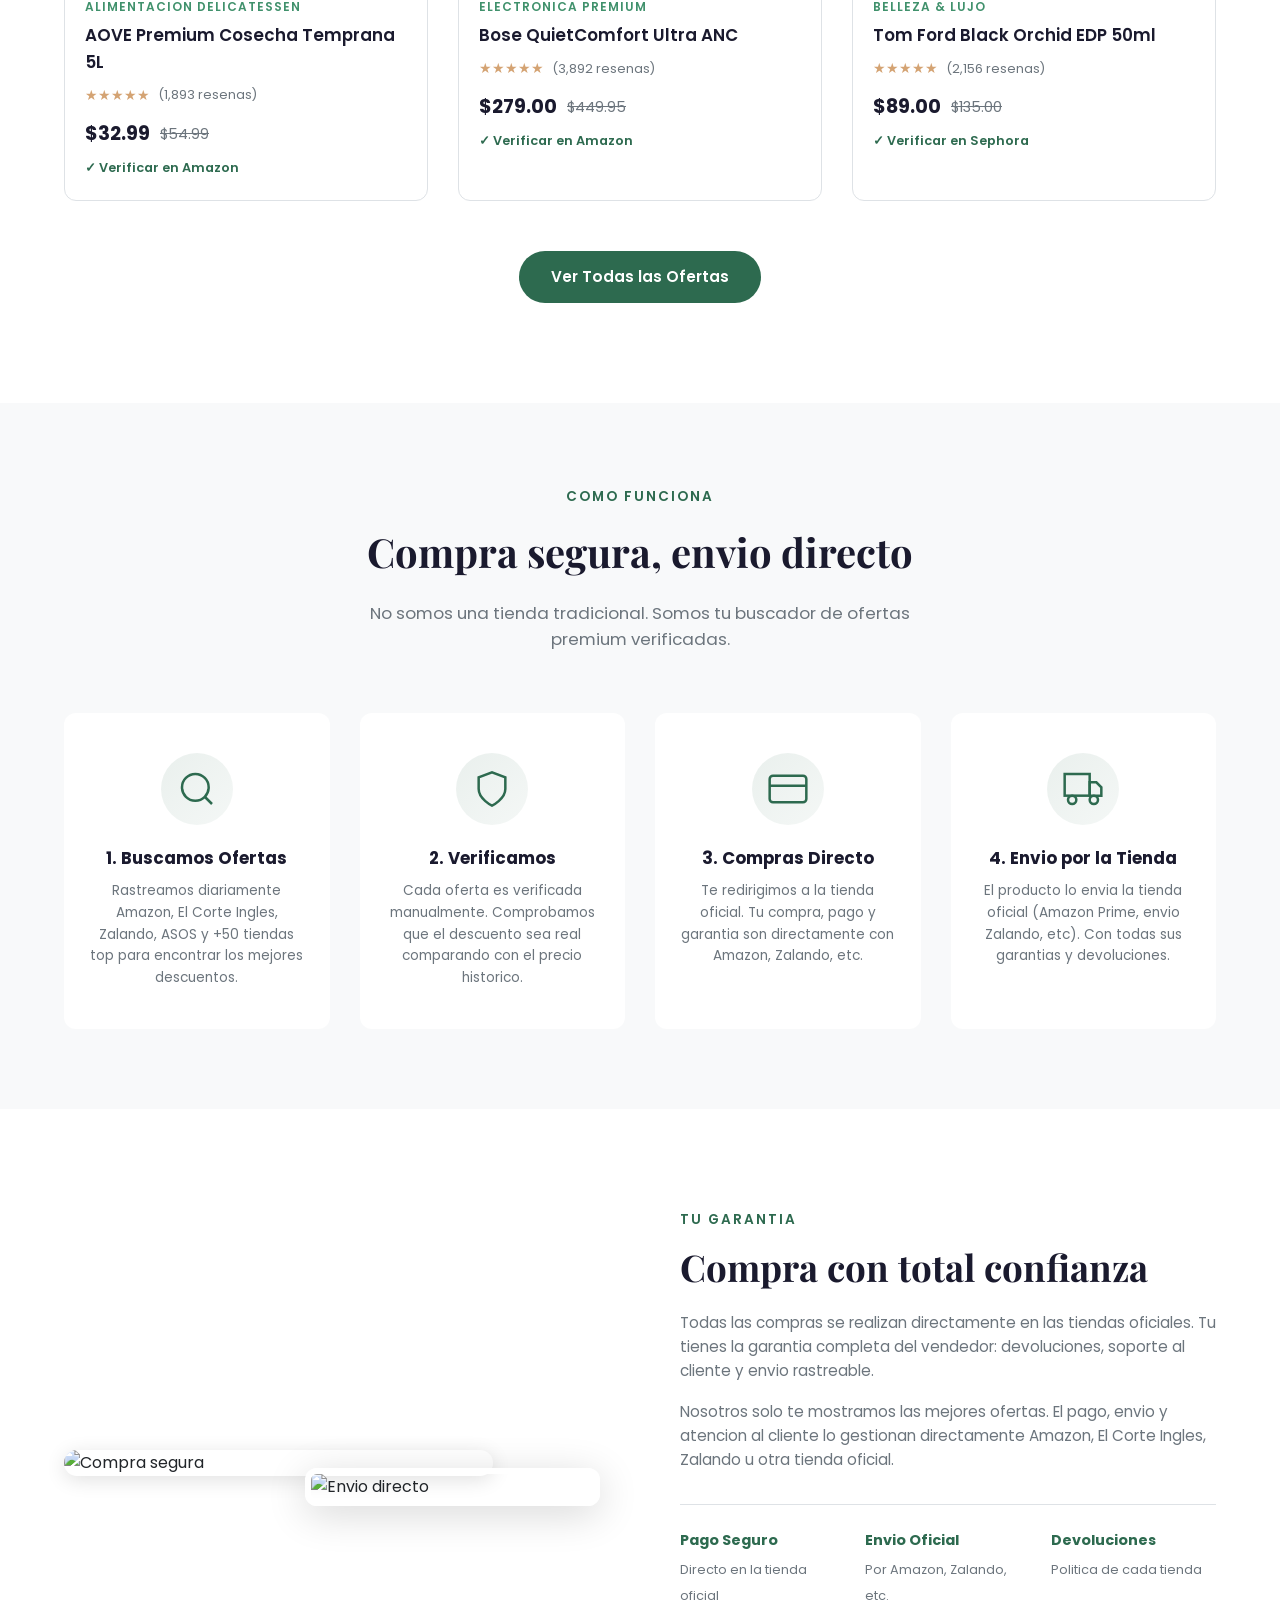
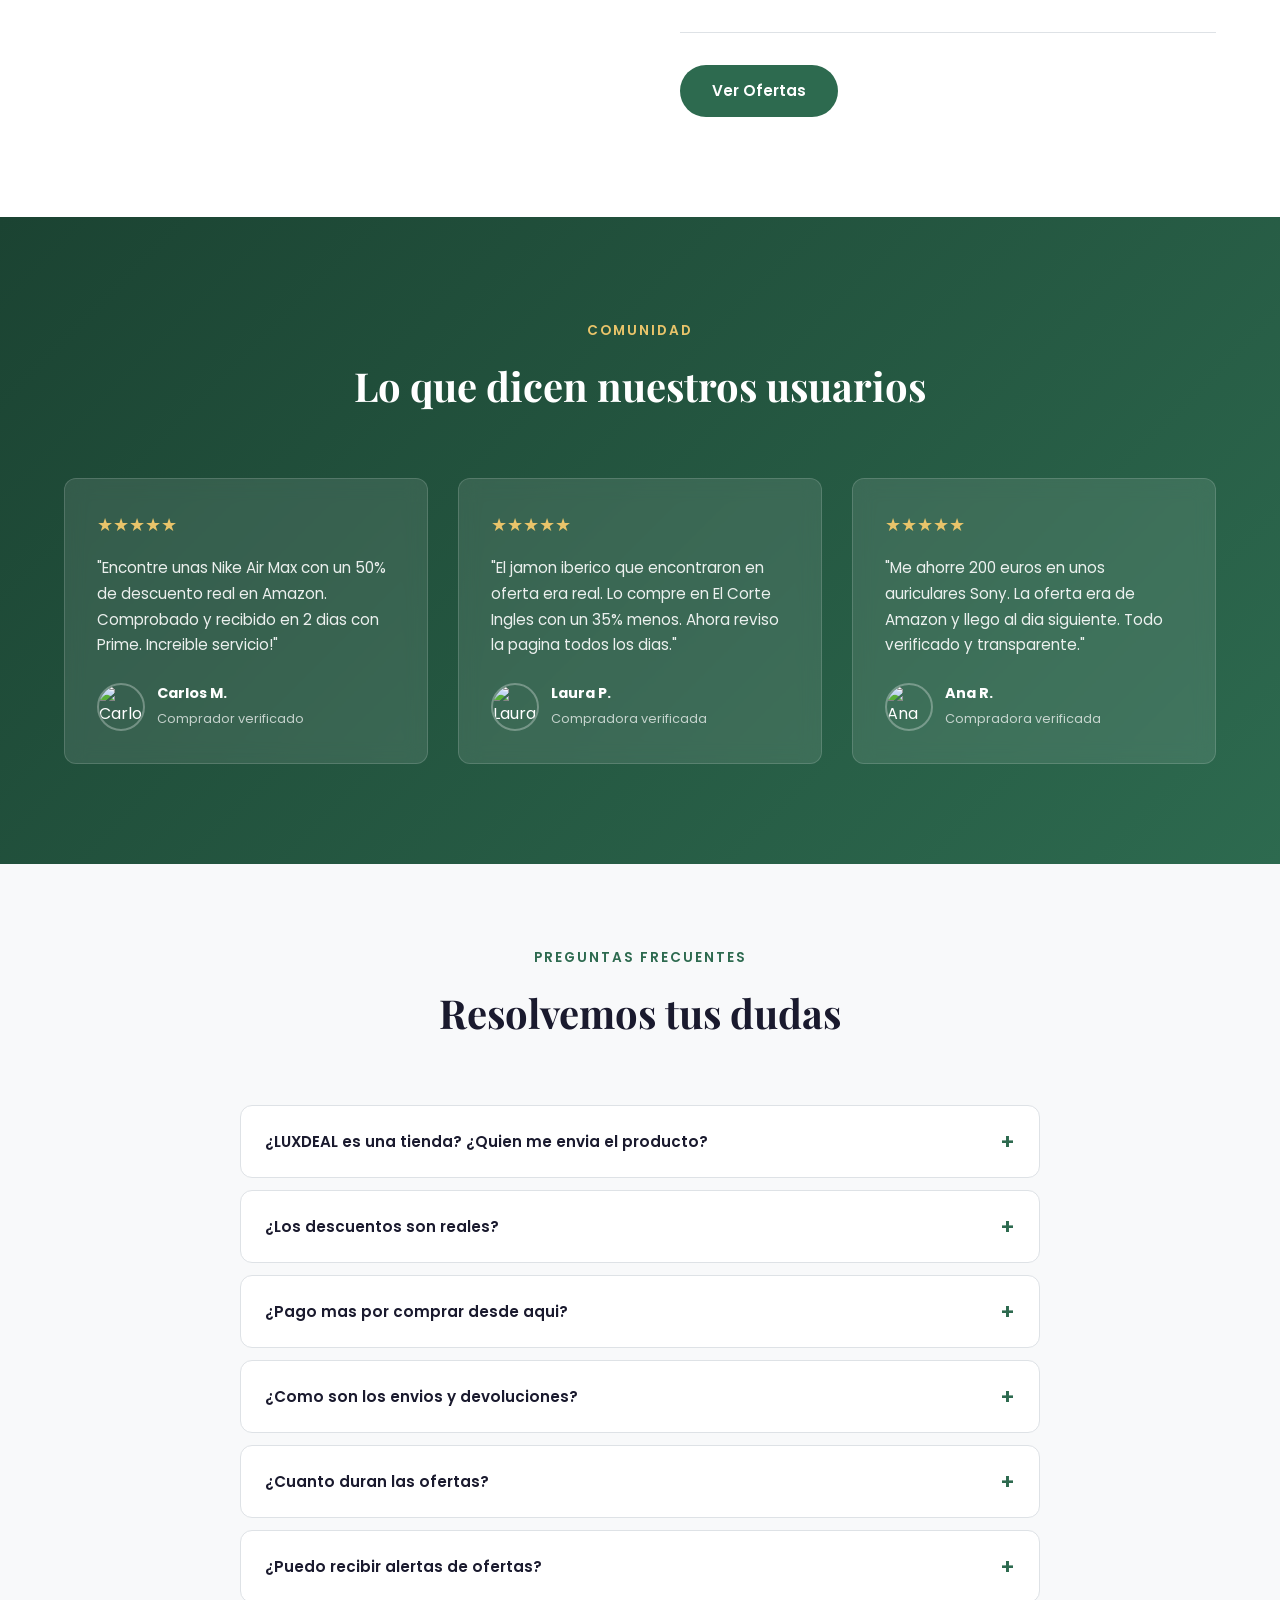
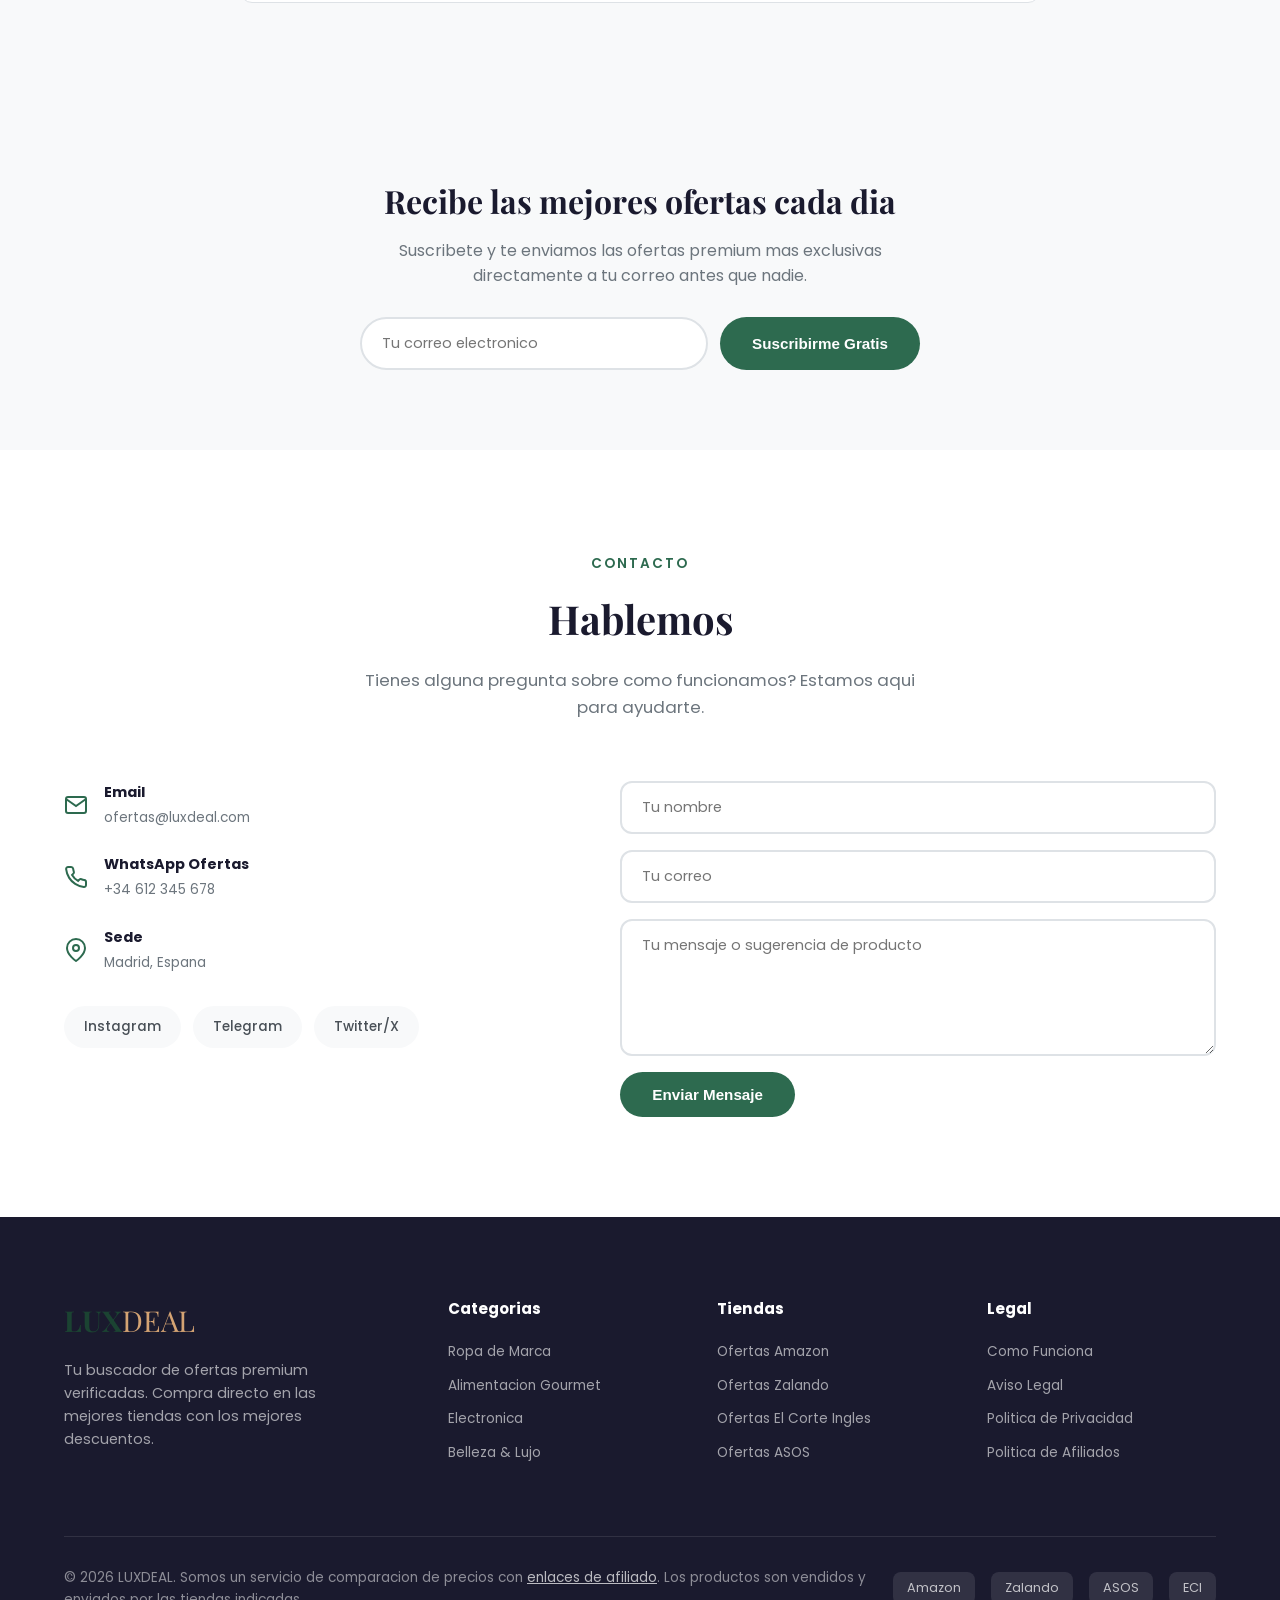
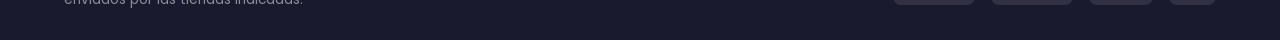
==== commit 8b4bcd1f: "feat: blog SEO, Telegram bot, price scraper + automation New features: - Blog page with 6 SEO articl" ====
--- a/index.html
+++ b/index.html
@@ -88,6 +88,7 @@
                 <a href="#ofertas">Ofertas del Dia</a>
                 <a href="#categorias">Categorias</a>
                 <a href="#como-funciona">Como Funciona</a>
+                <a href="blog.html">Blog</a>
                 <a href="#contacto">Contacto</a>
             </nav>
             <div class="header-actions">
@@ -966,6 +967,7 @@
 
     <script src="config-afiliados.js"></script>
     <script src="daily-deals-engine.js"></script>
+    <script src="price-scraper.js"></script>
     <script src="error-monitor.js"></script>
     <script src="analytics.js"></script>
     <script src="script.js"></script>
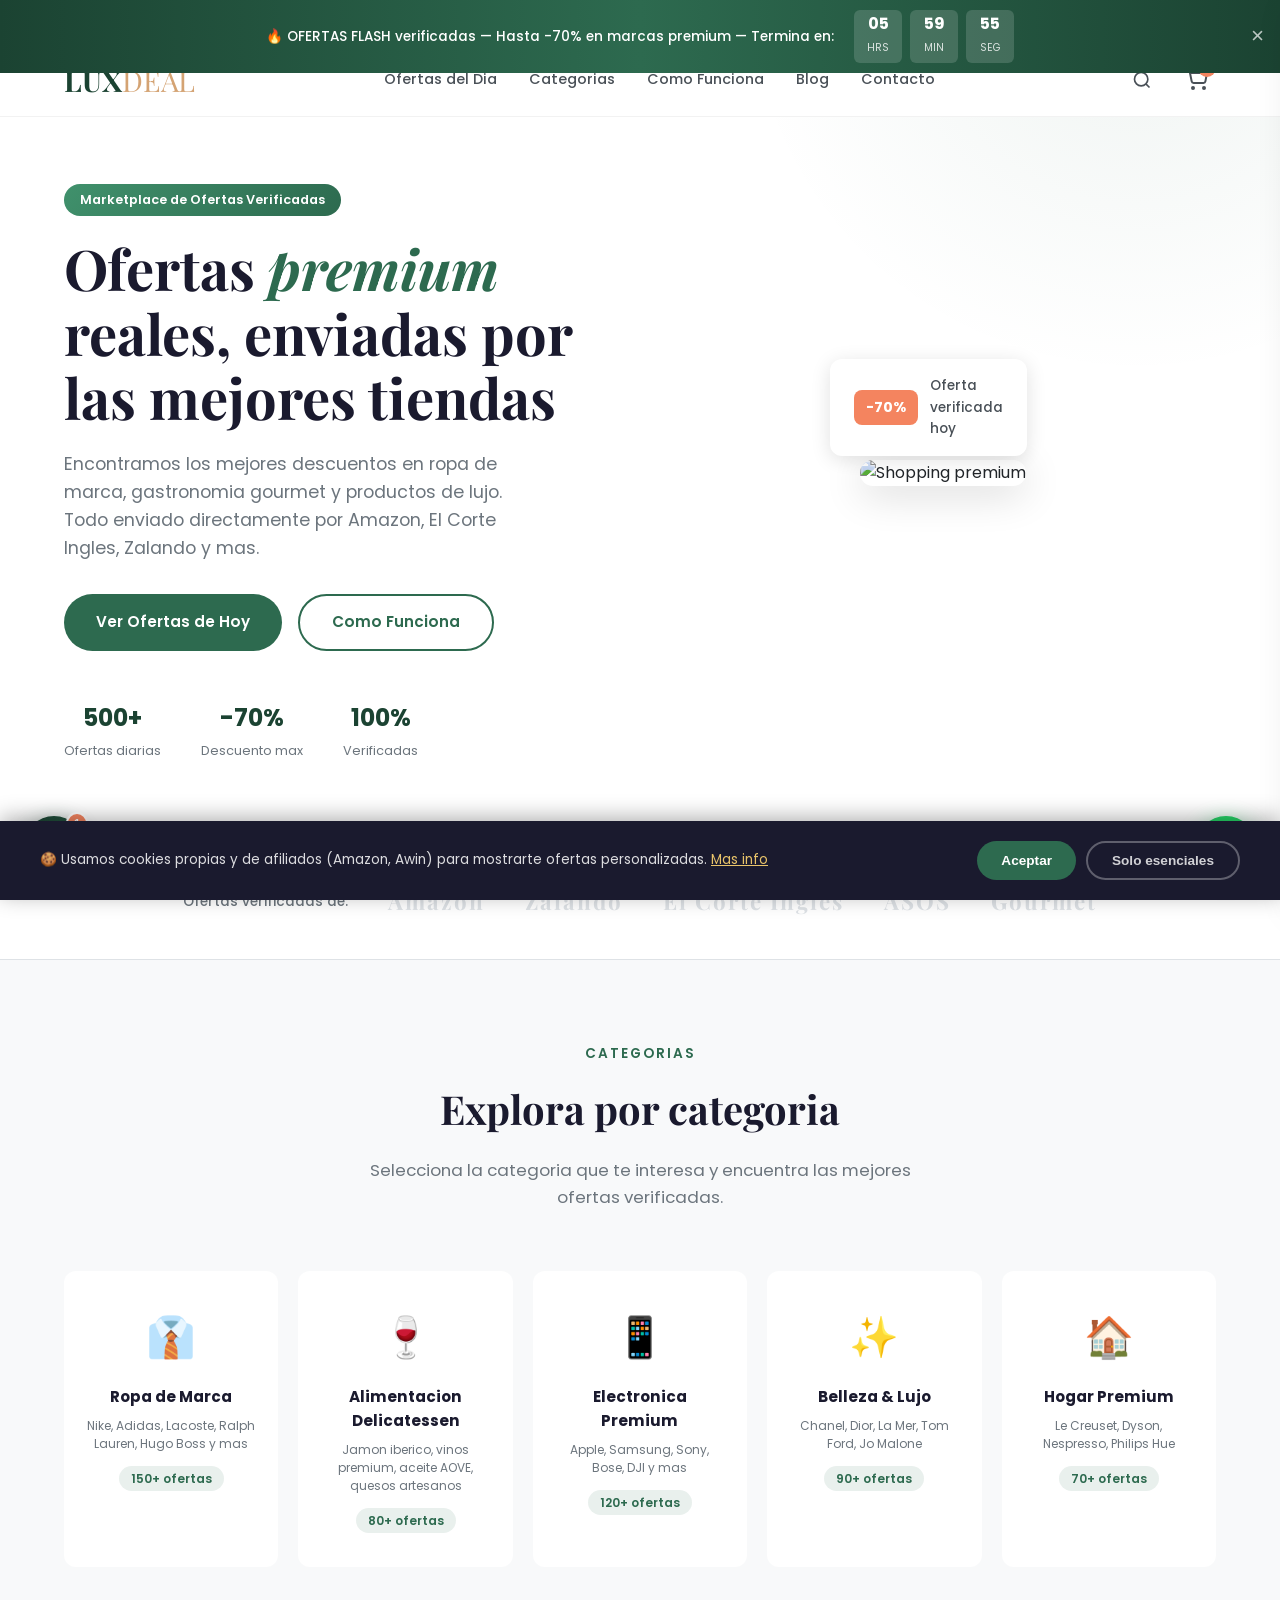
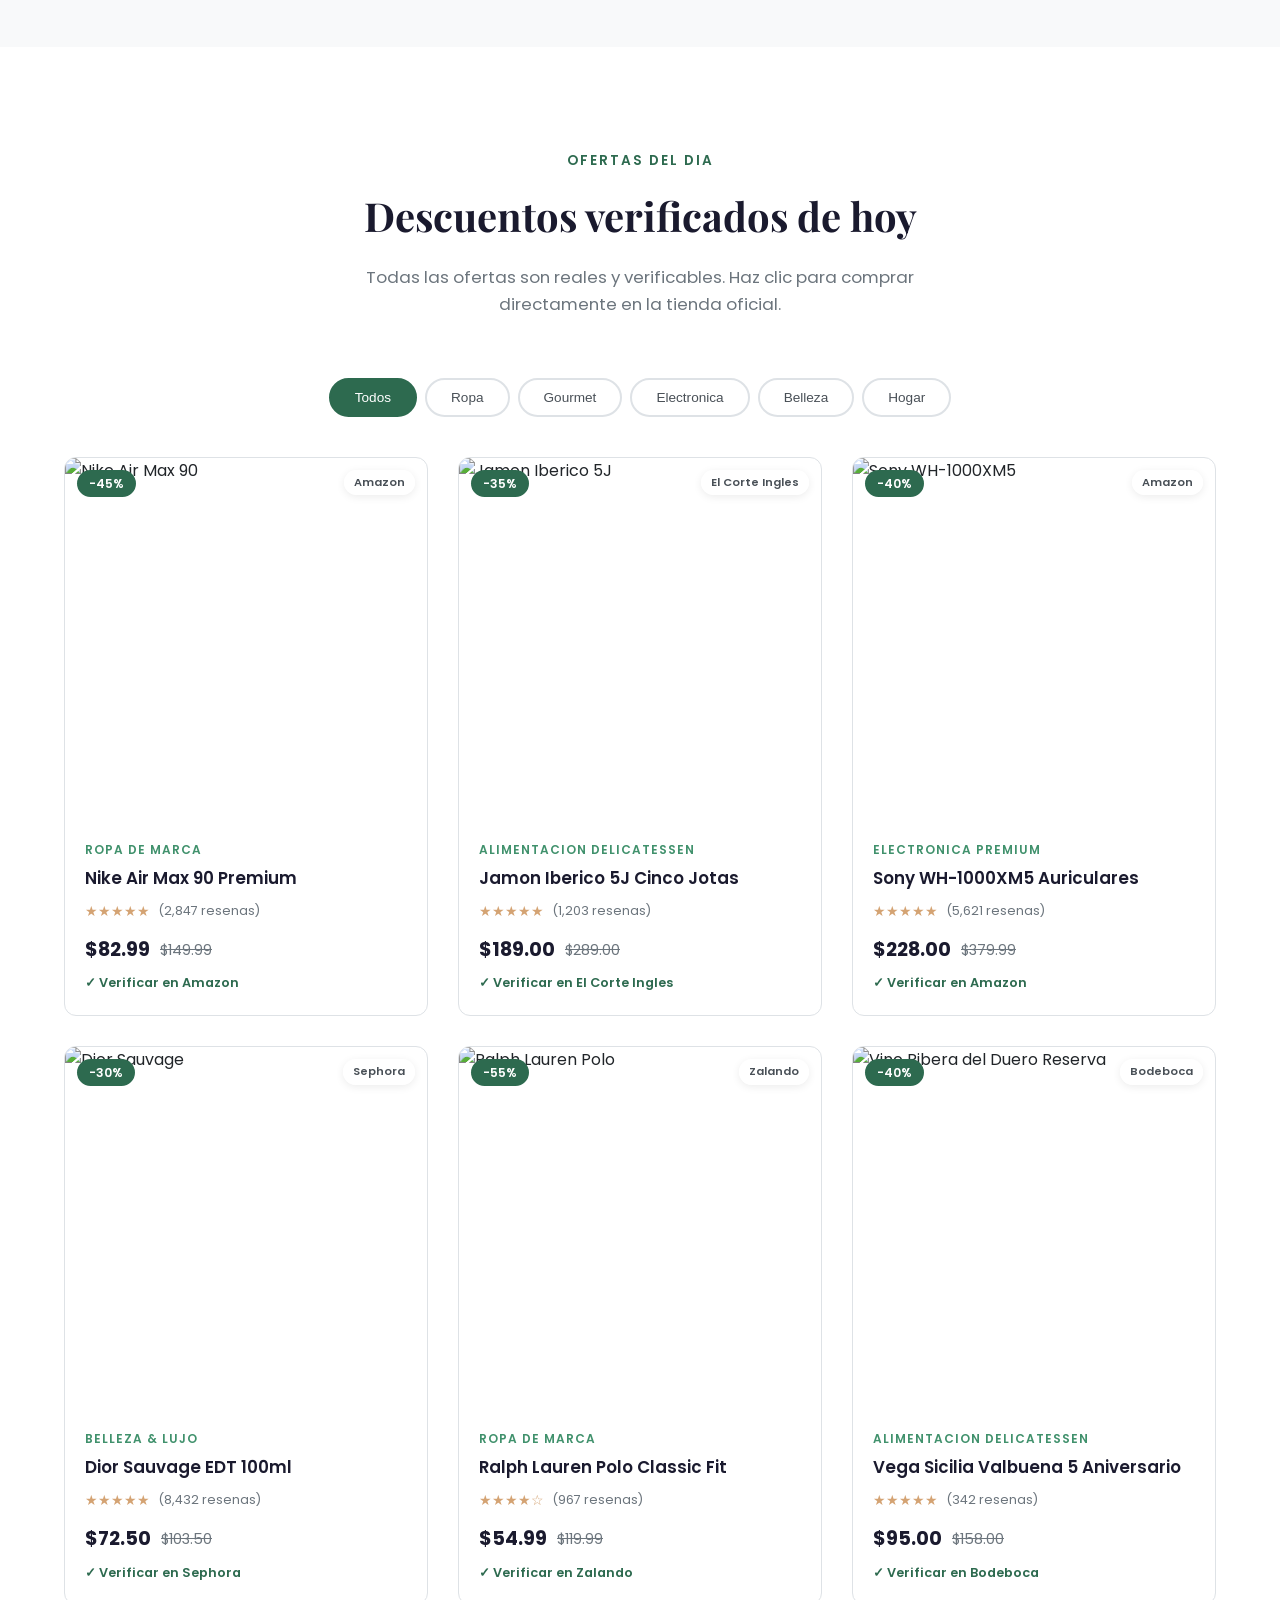
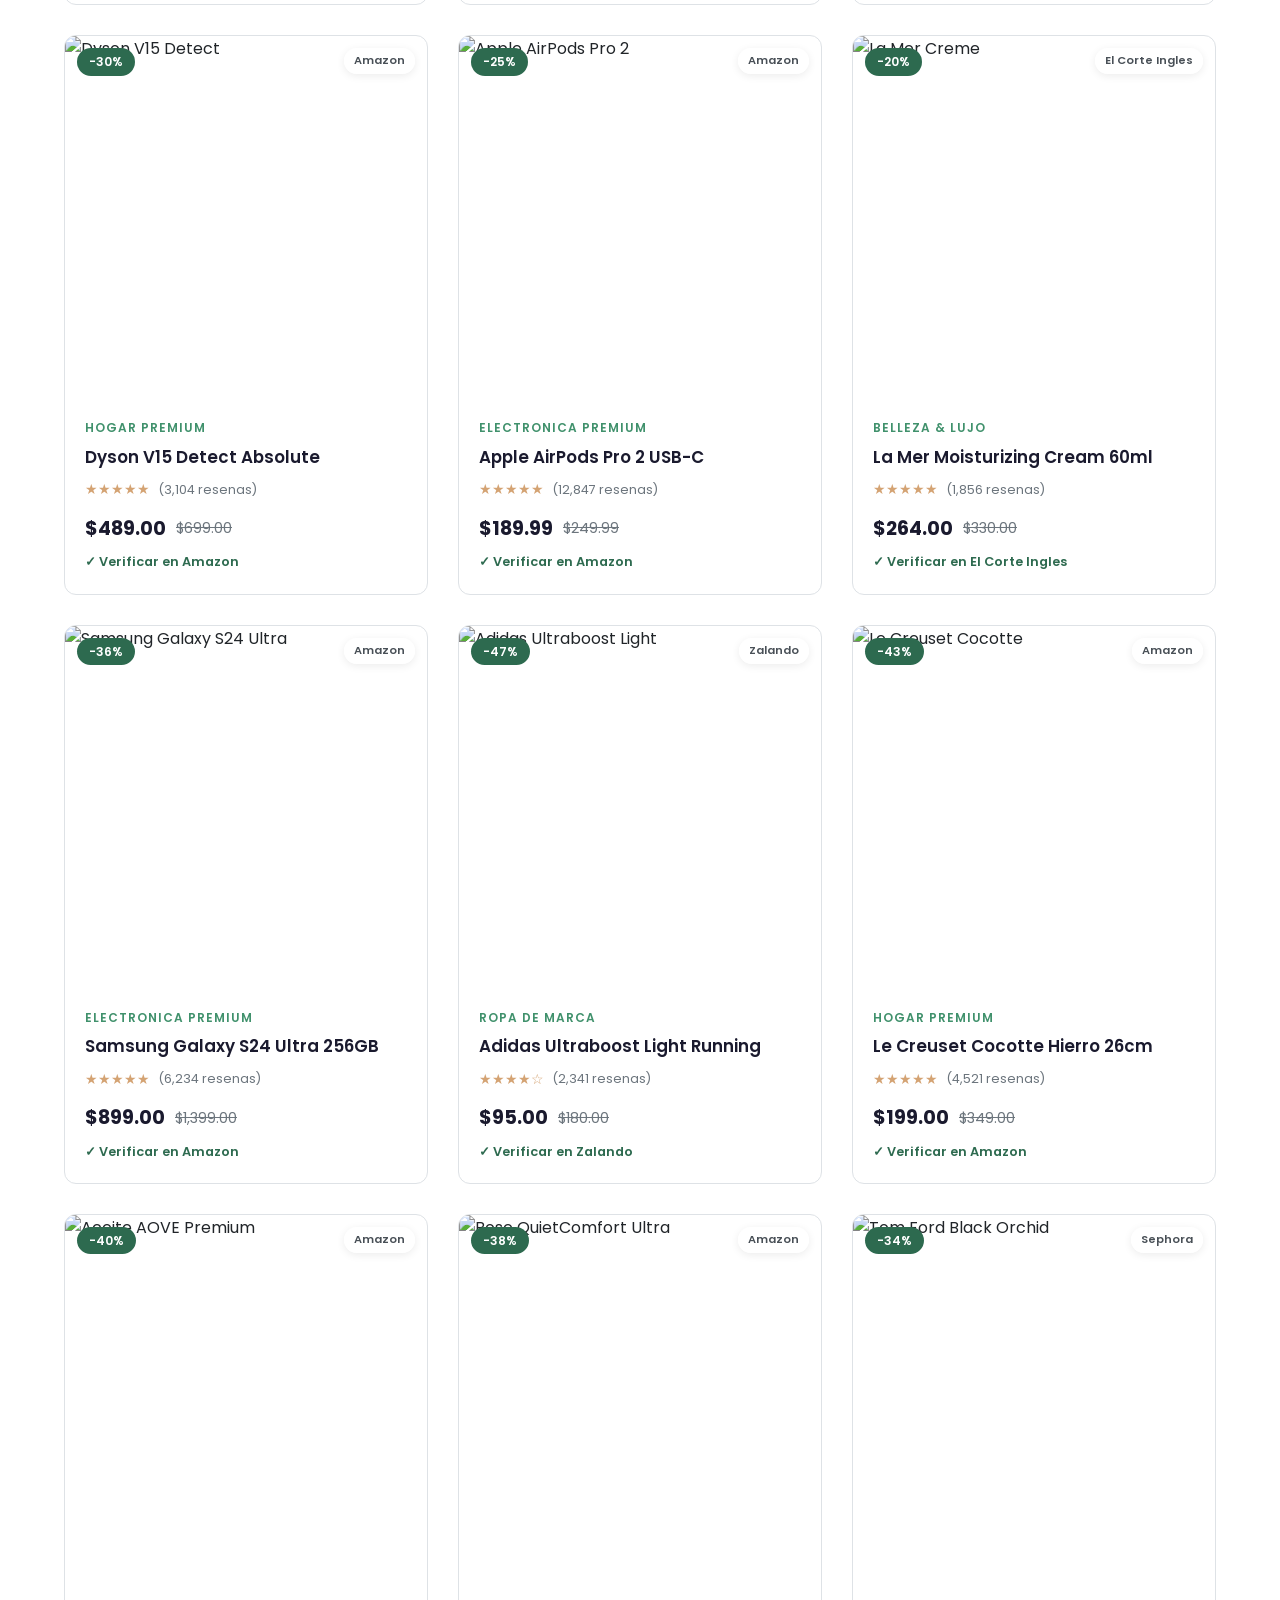
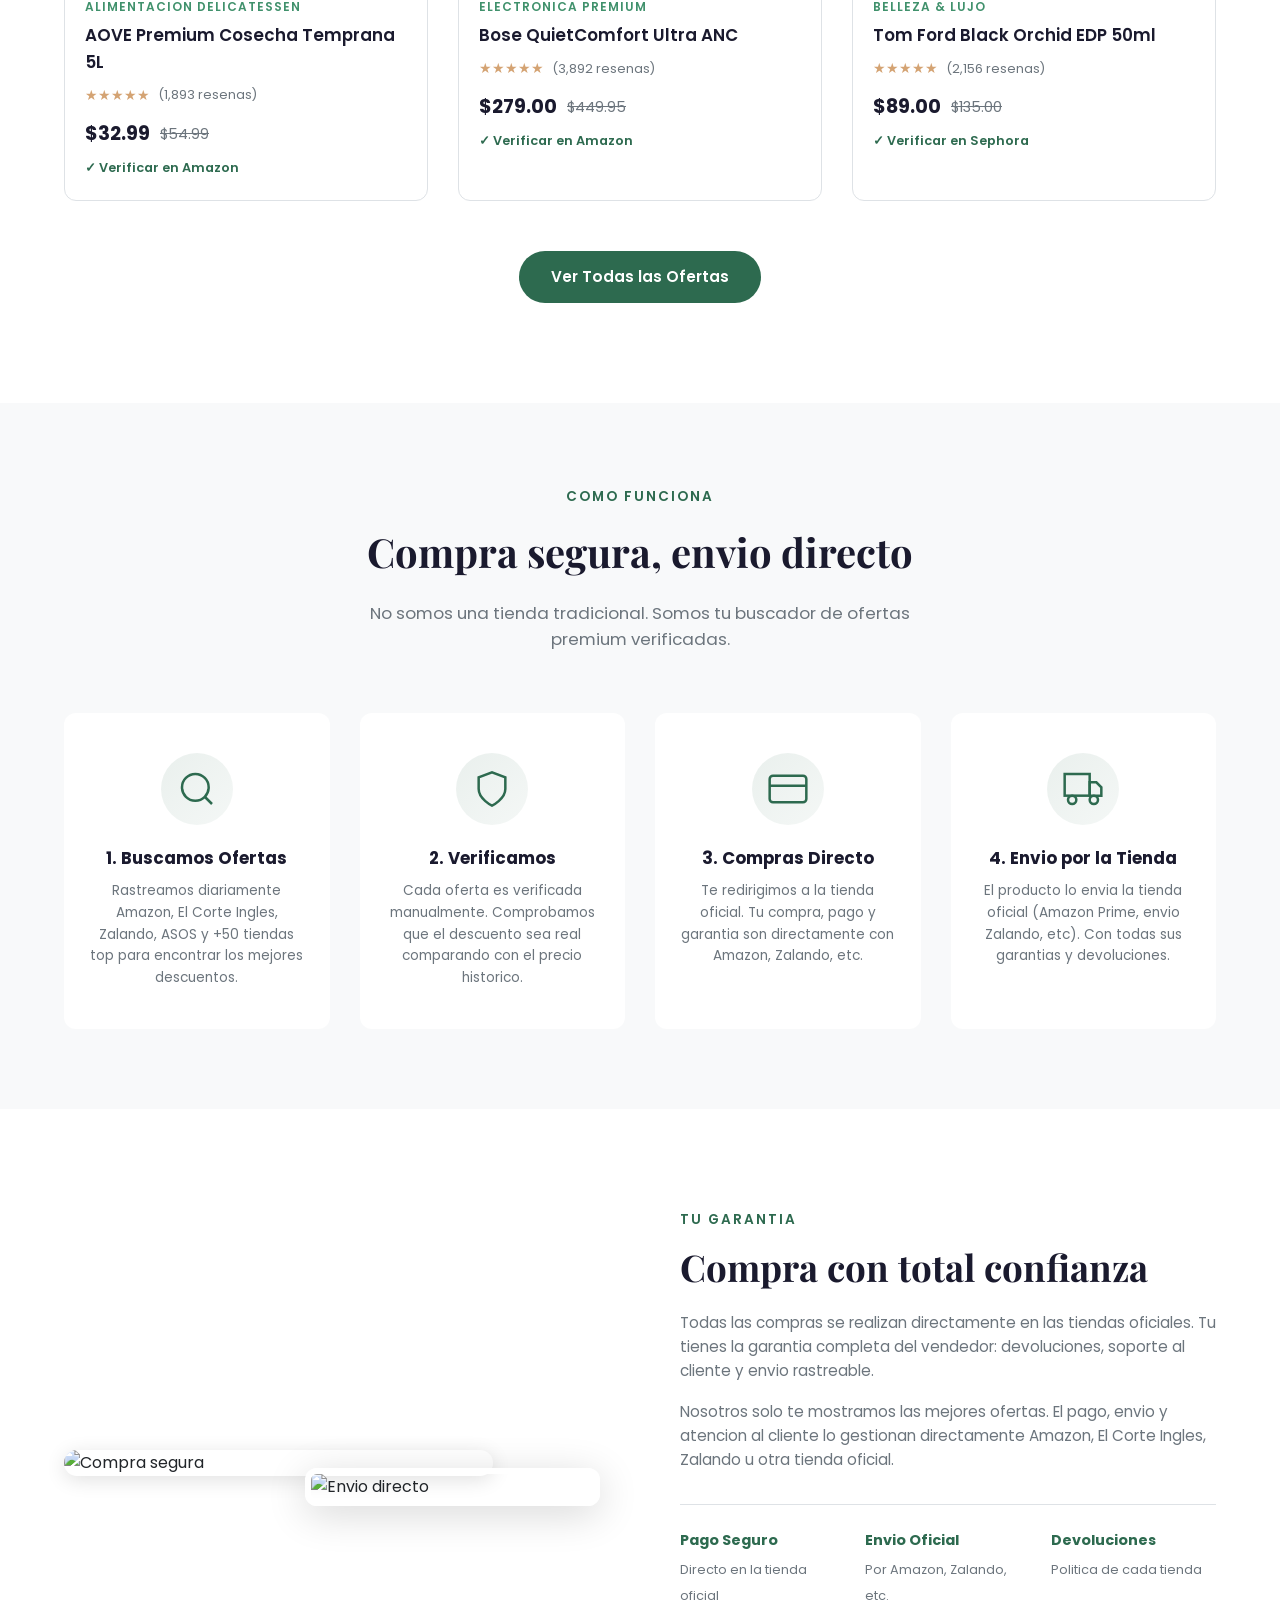
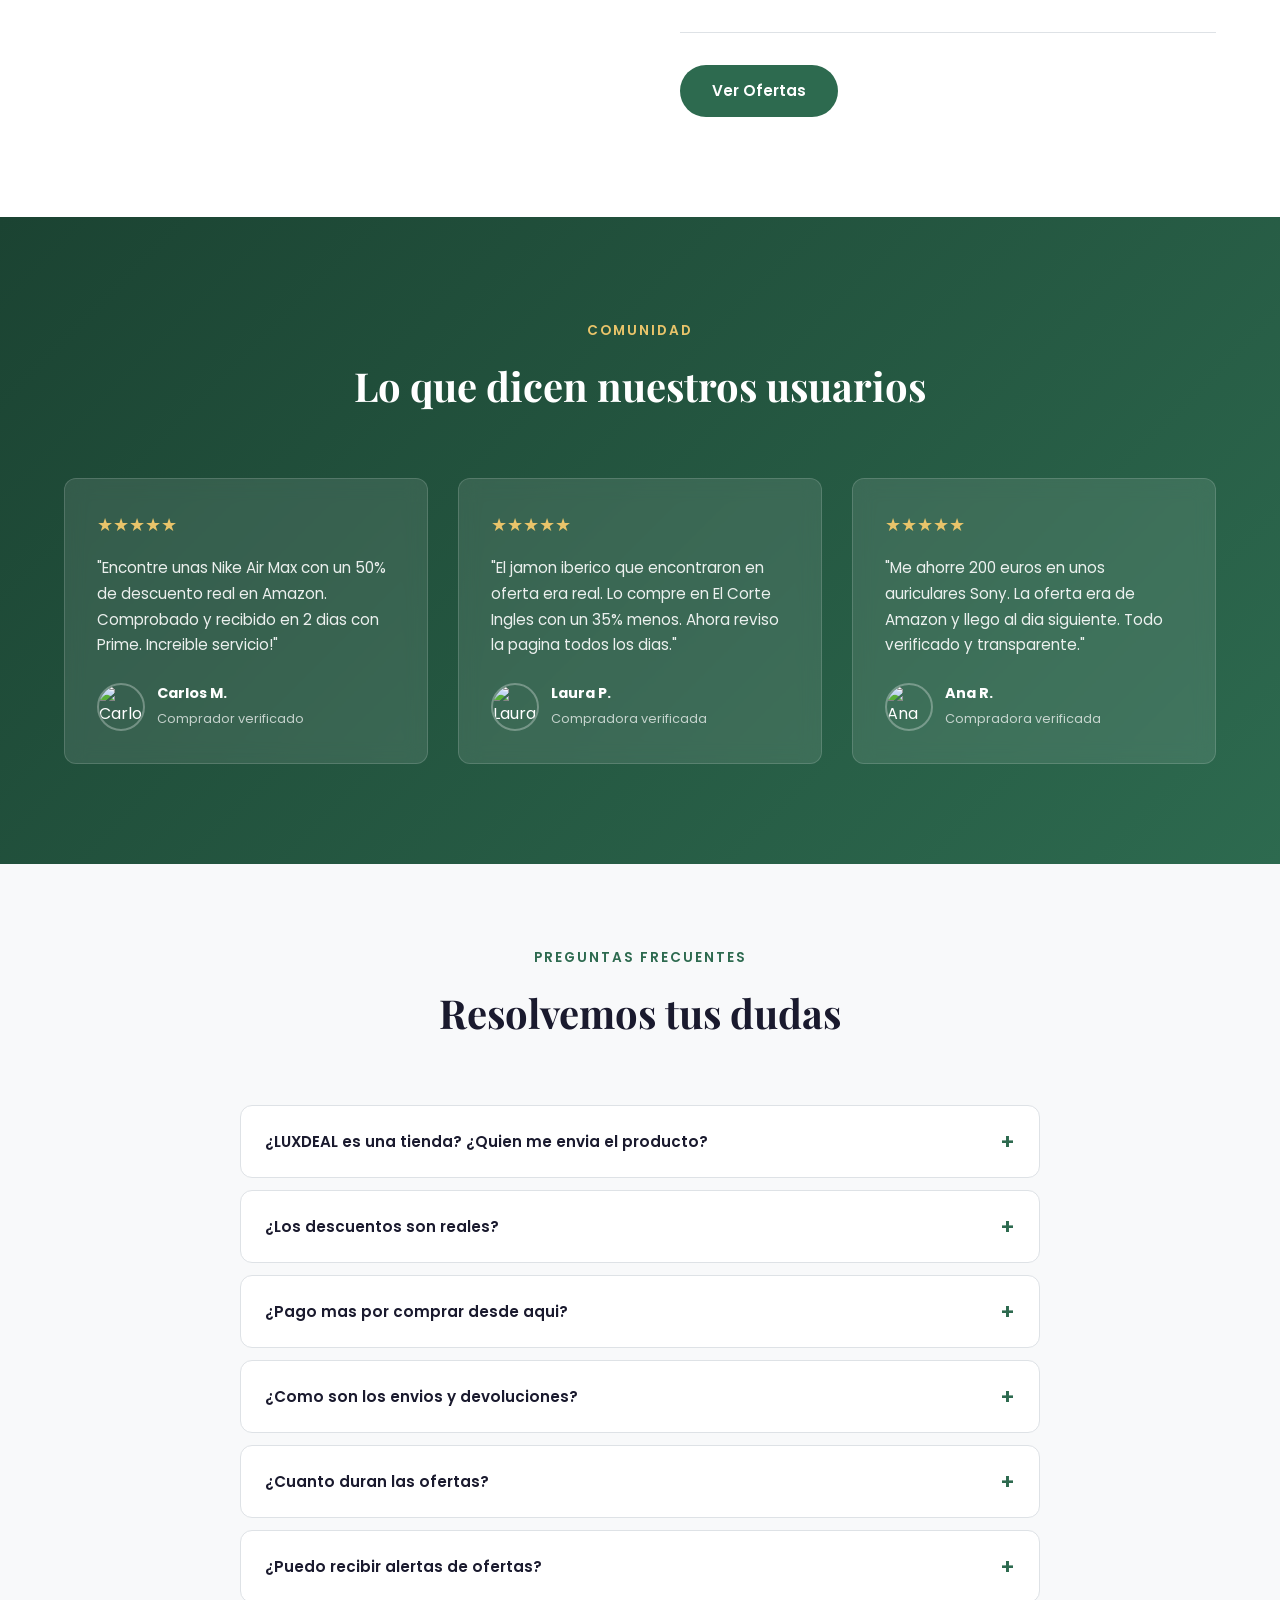
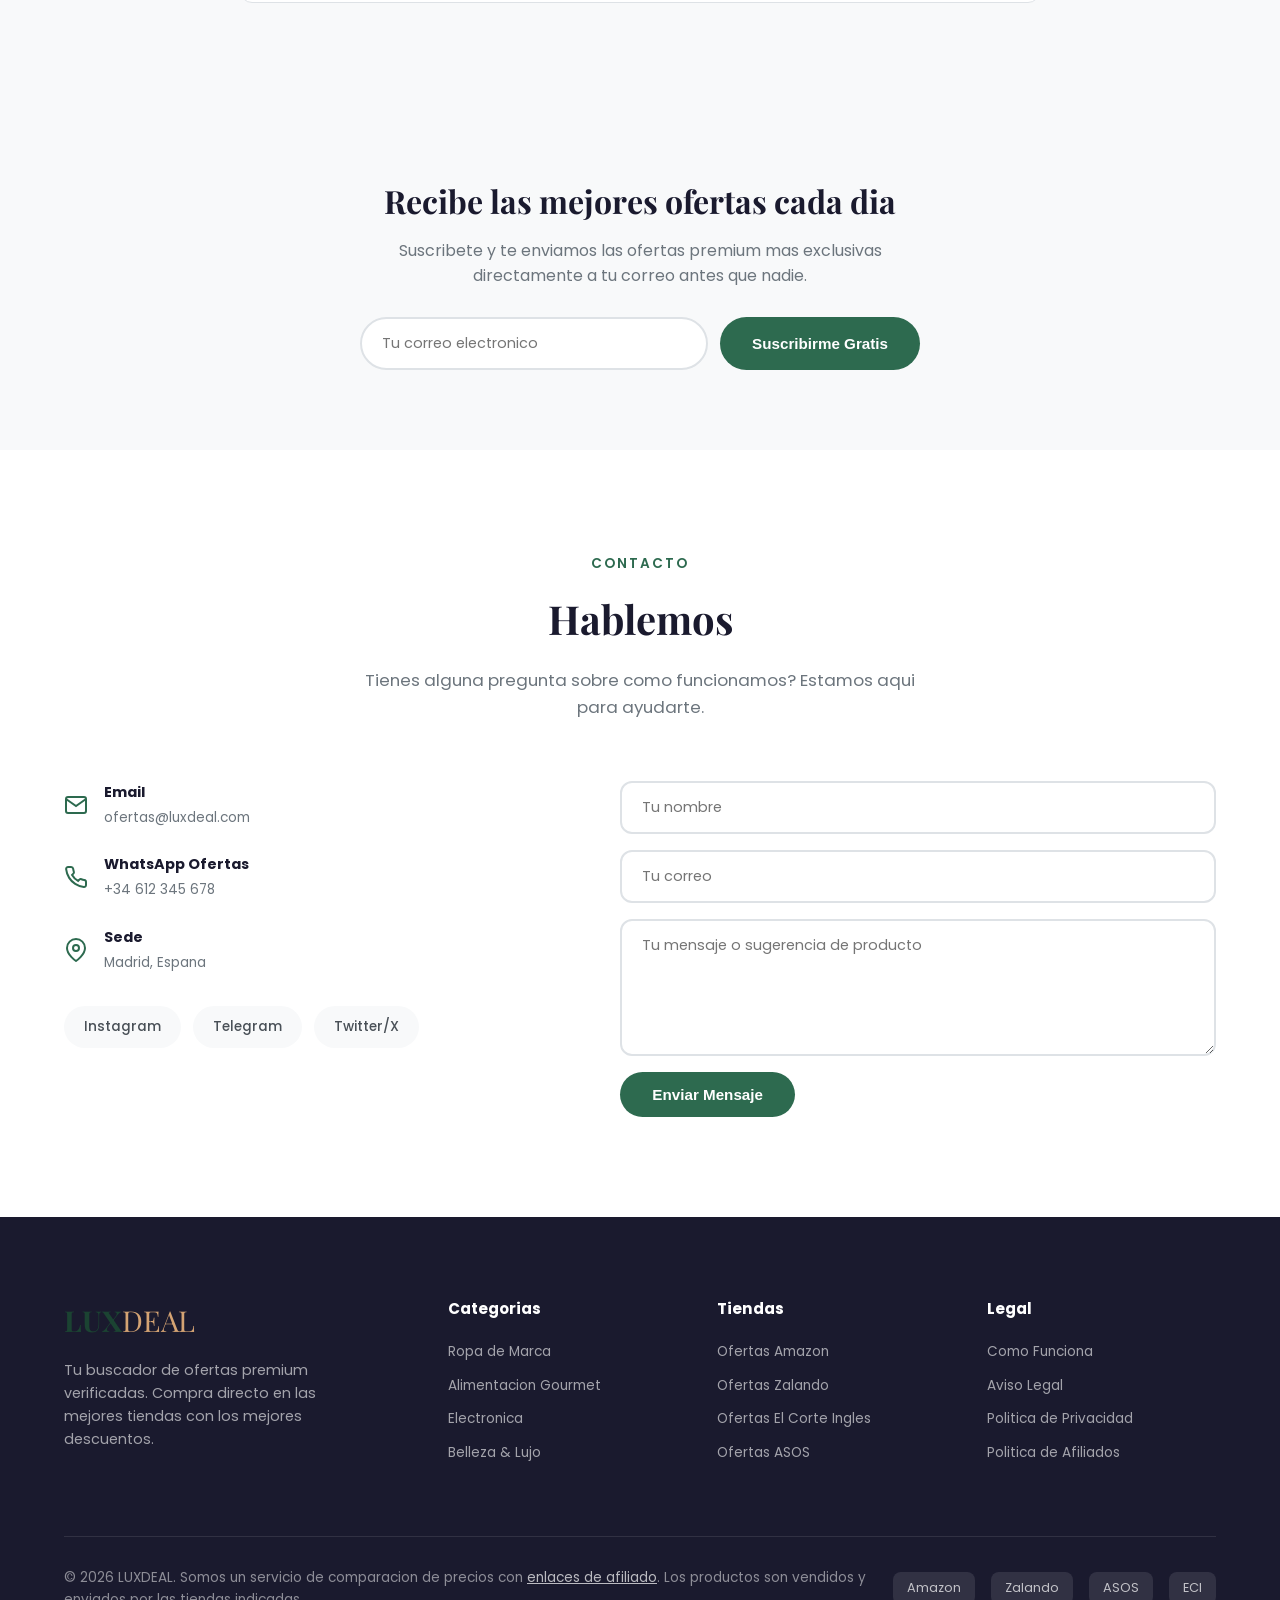
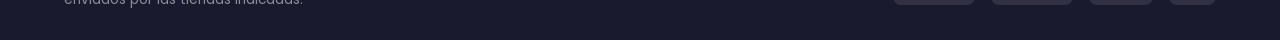
==== commit b0a21ca1: "fix: update all URLs to luxdeal-ofertas.netlify.app, add blog to sitemap - Changed canonical, OG URL" ====
--- a/index.html
+++ b/index.html
@@ -9,7 +9,7 @@
     <meta property="og:description" content="Descuentos reales en marcas premium. Envio directo desde tiendas oficiales.">
     <meta property="og:type" content="website">
     <meta property="og:image" content="https://images.unsplash.com/photo-1441986300917-64674bd600d8?w=1200&h=630&fit=crop">
-    <meta property="og:url" content="https://stellular-naiad-fd59fa.netlify.app/">
+    <meta property="og:url" content="https://luxdeal-ofertas.netlify.app/">
     <meta property="og:locale" content="es_ES">
     <meta name="twitter:card" content="summary_large_image">
     <meta name="twitter:title" content="LUXDEAL - Ofertas Premium Verificadas">
@@ -18,7 +18,7 @@
     <meta name="robots" content="index, follow">
     <meta name="author" content="LUXDEAL">
     <meta name="keywords" content="ofertas premium, descuentos marcas, Nike oferta, Sony descuento, jamon iberico oferta, Dior barato, Dyson descuento, comparador precios, afiliados amazon">
-    <link rel="canonical" href="https://stellular-naiad-fd59fa.netlify.app/">
+    <link rel="canonical" href="https://luxdeal-ofertas.netlify.app/">
     <link rel="icon" href="data:image/svg+xml,<svg xmlns='http://www.w3.org/2000/svg' viewBox='0 0 100 100'><text y='.9em' font-size='90'>💎</text></svg>">
     <link rel="stylesheet" href="styles.css">
     <link rel="stylesheet" href="chatbot-ia.css">
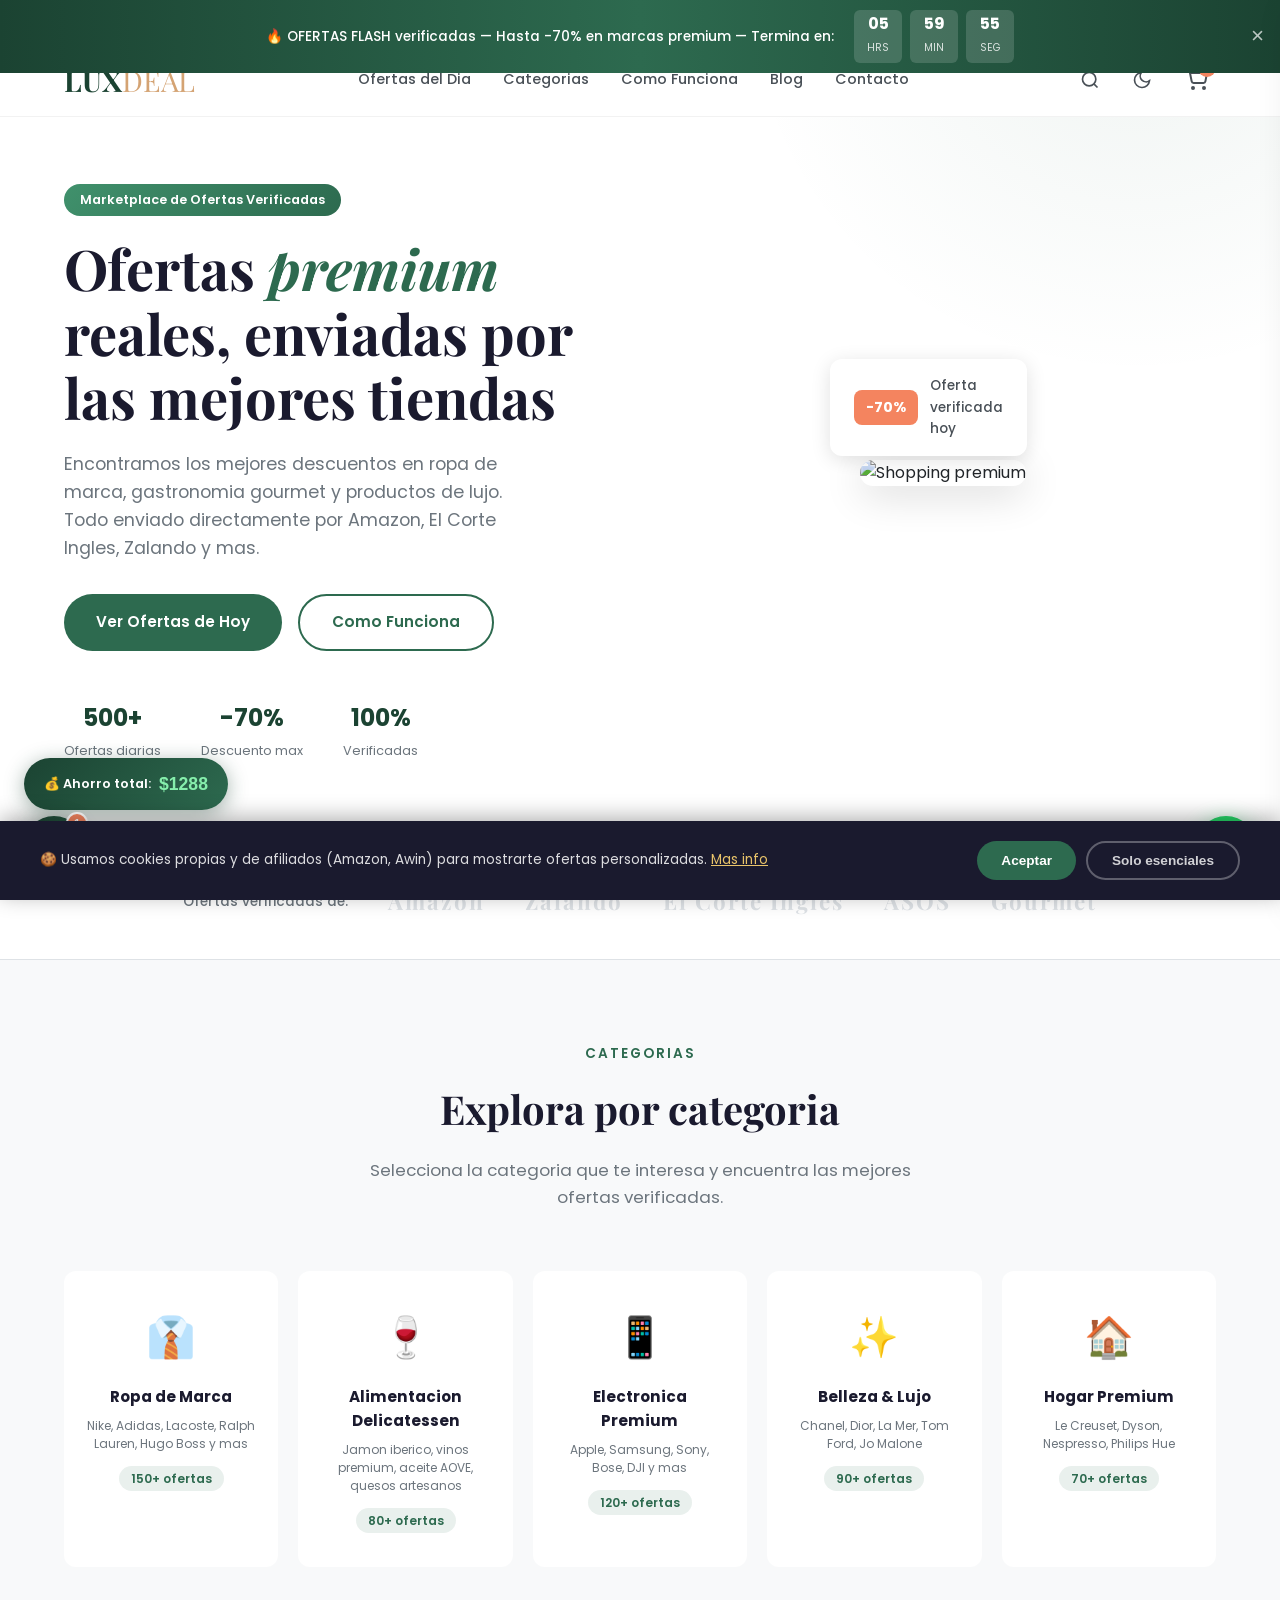
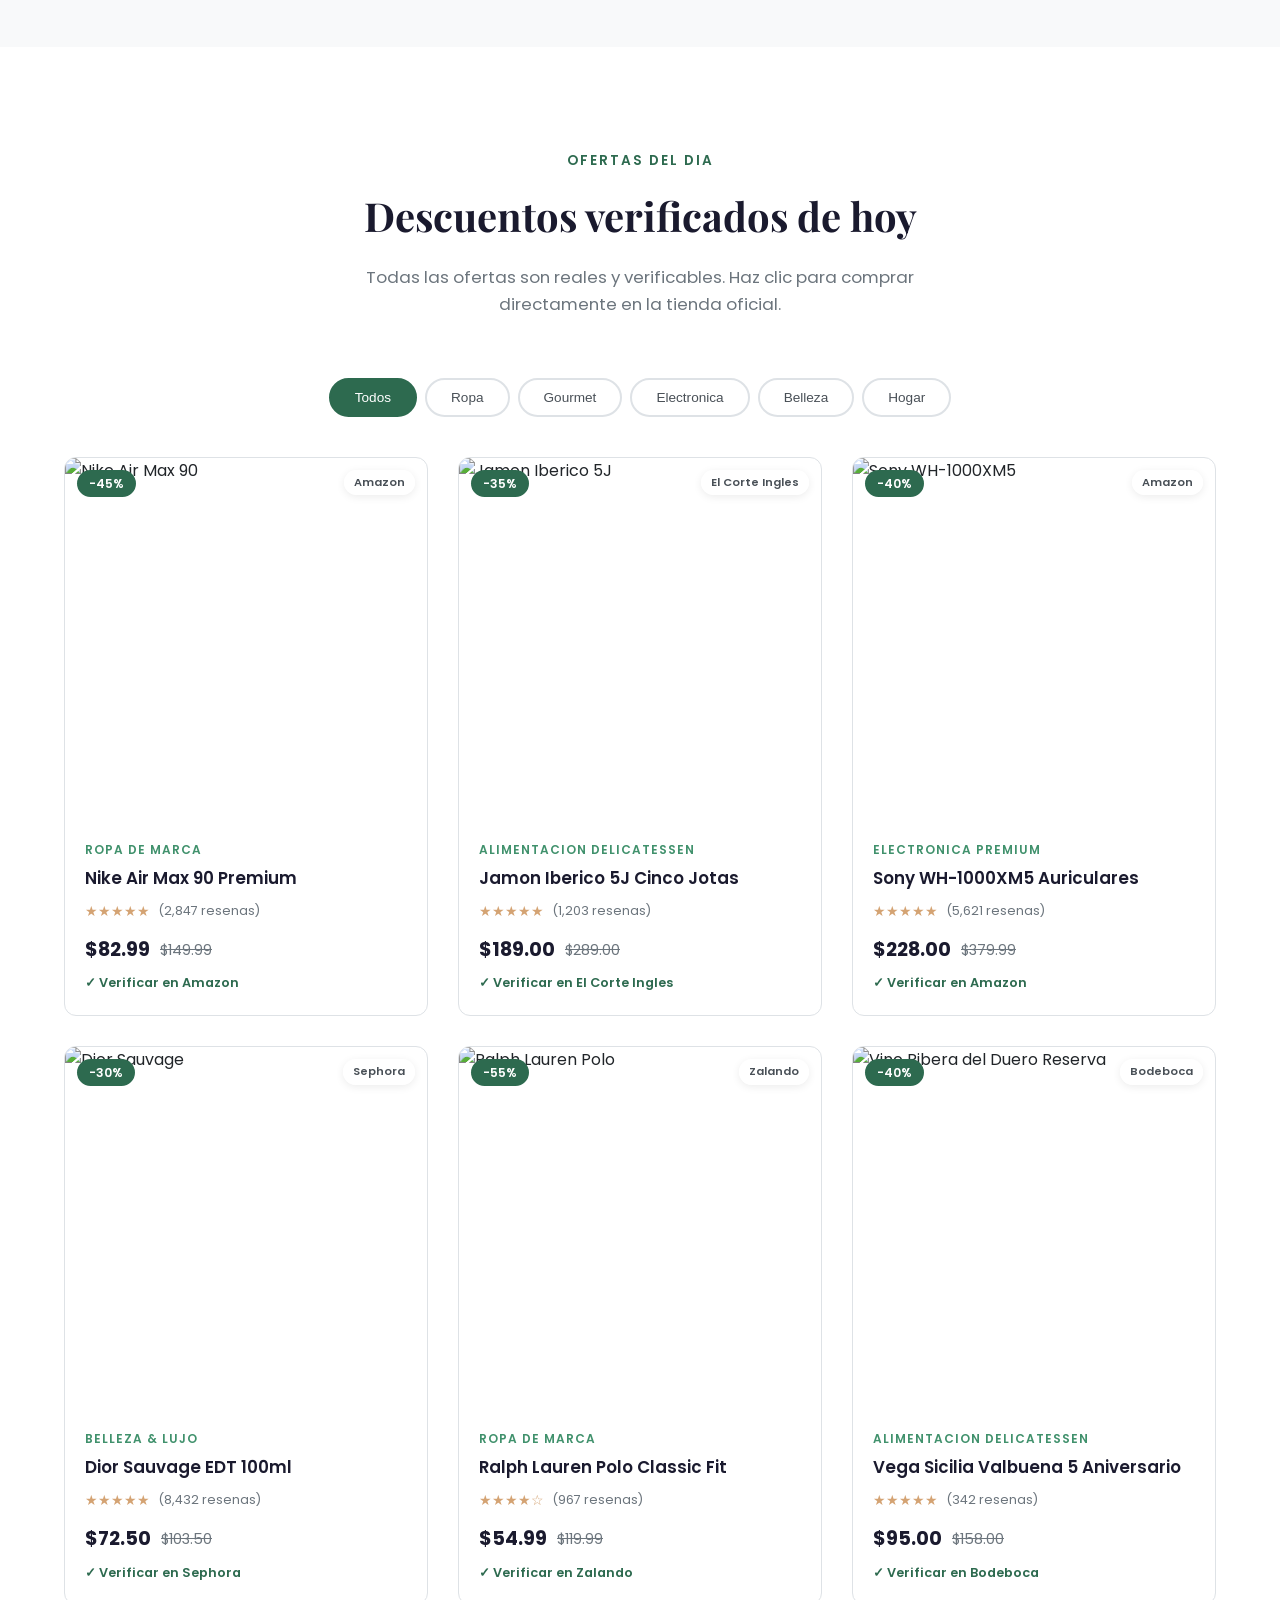
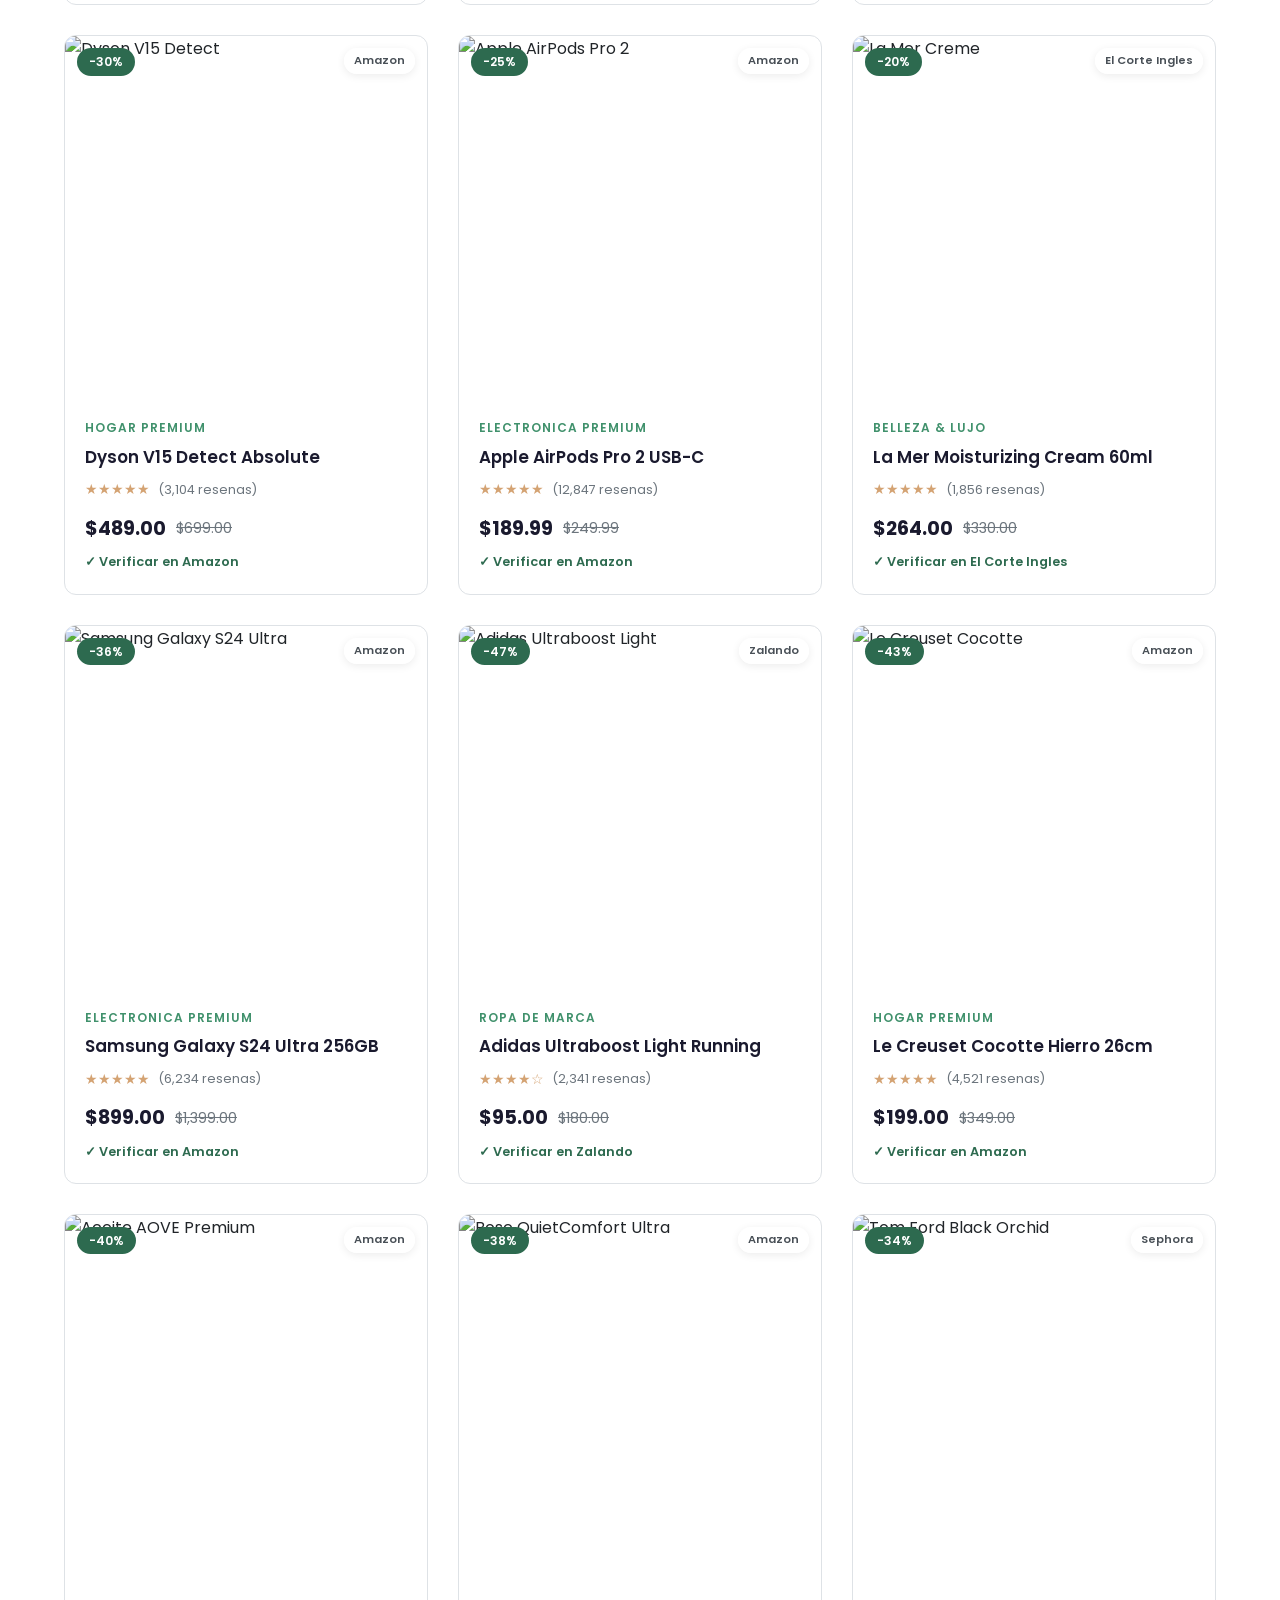
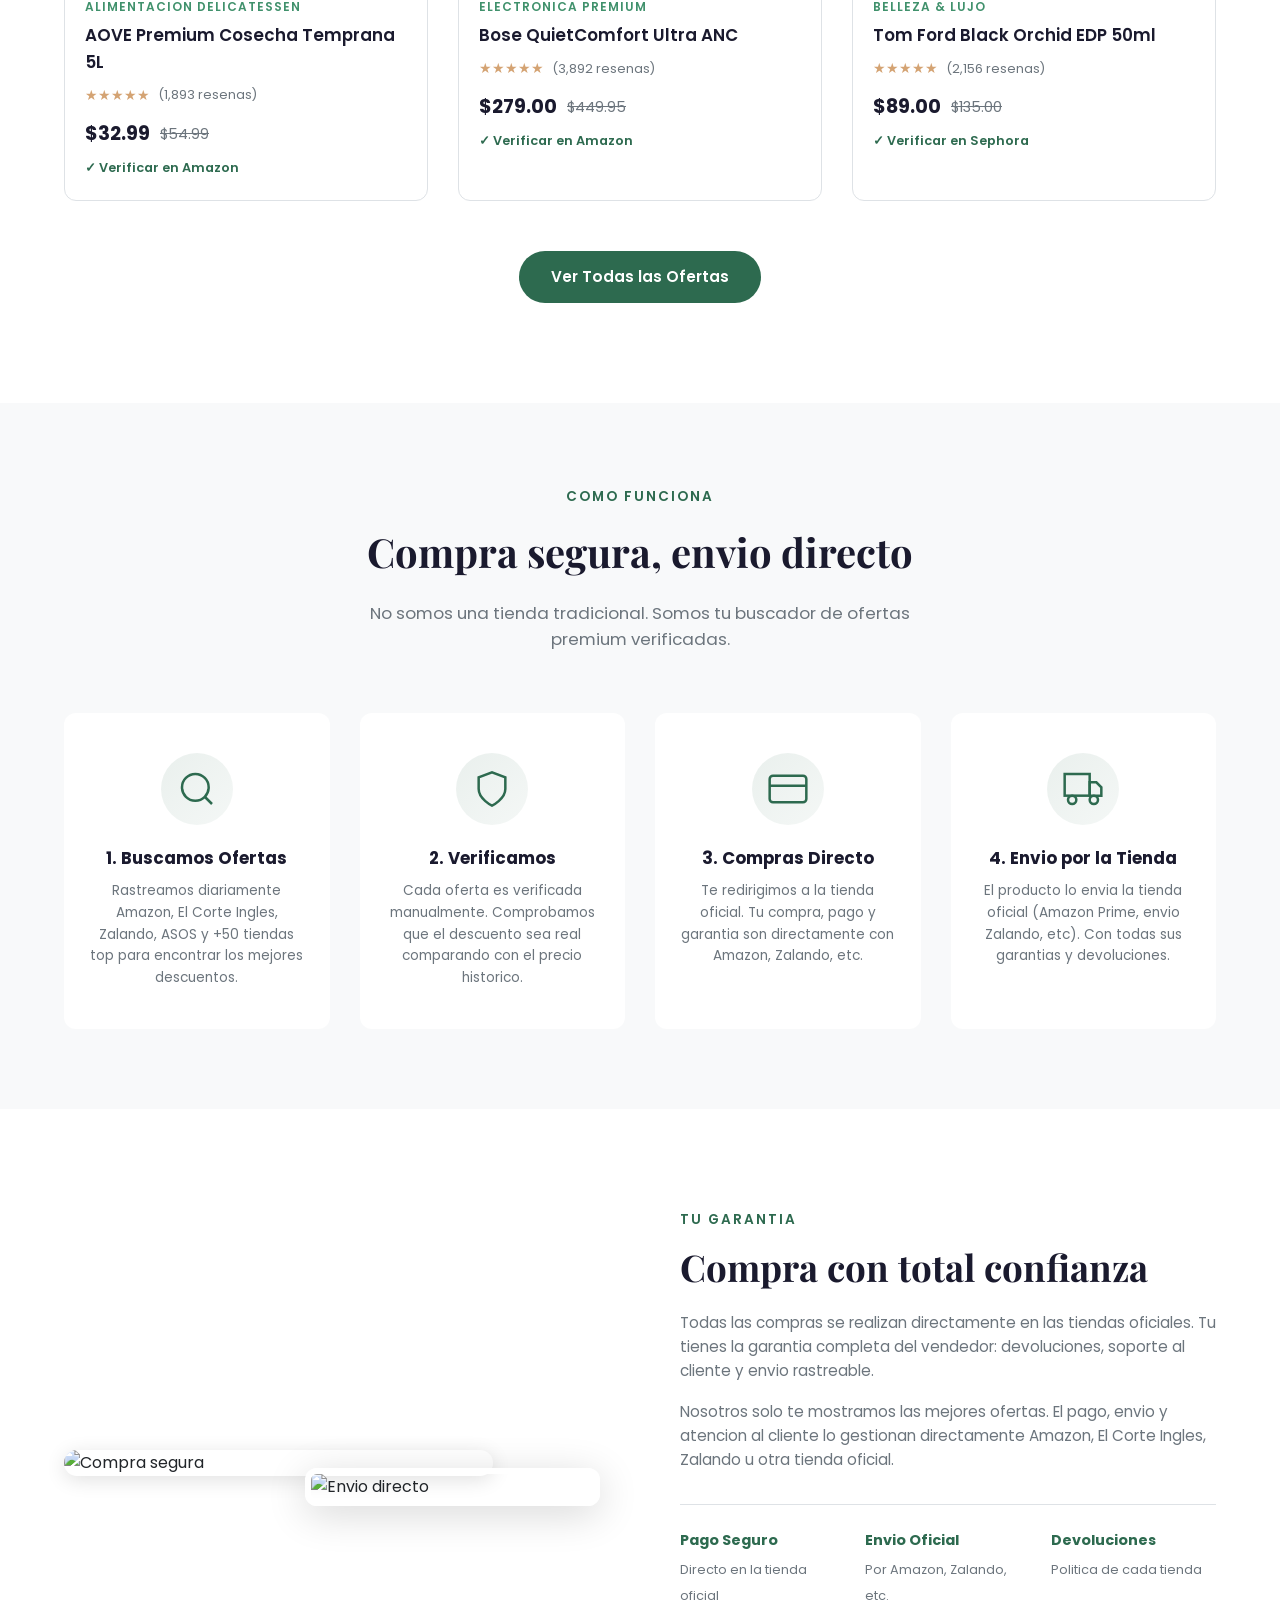
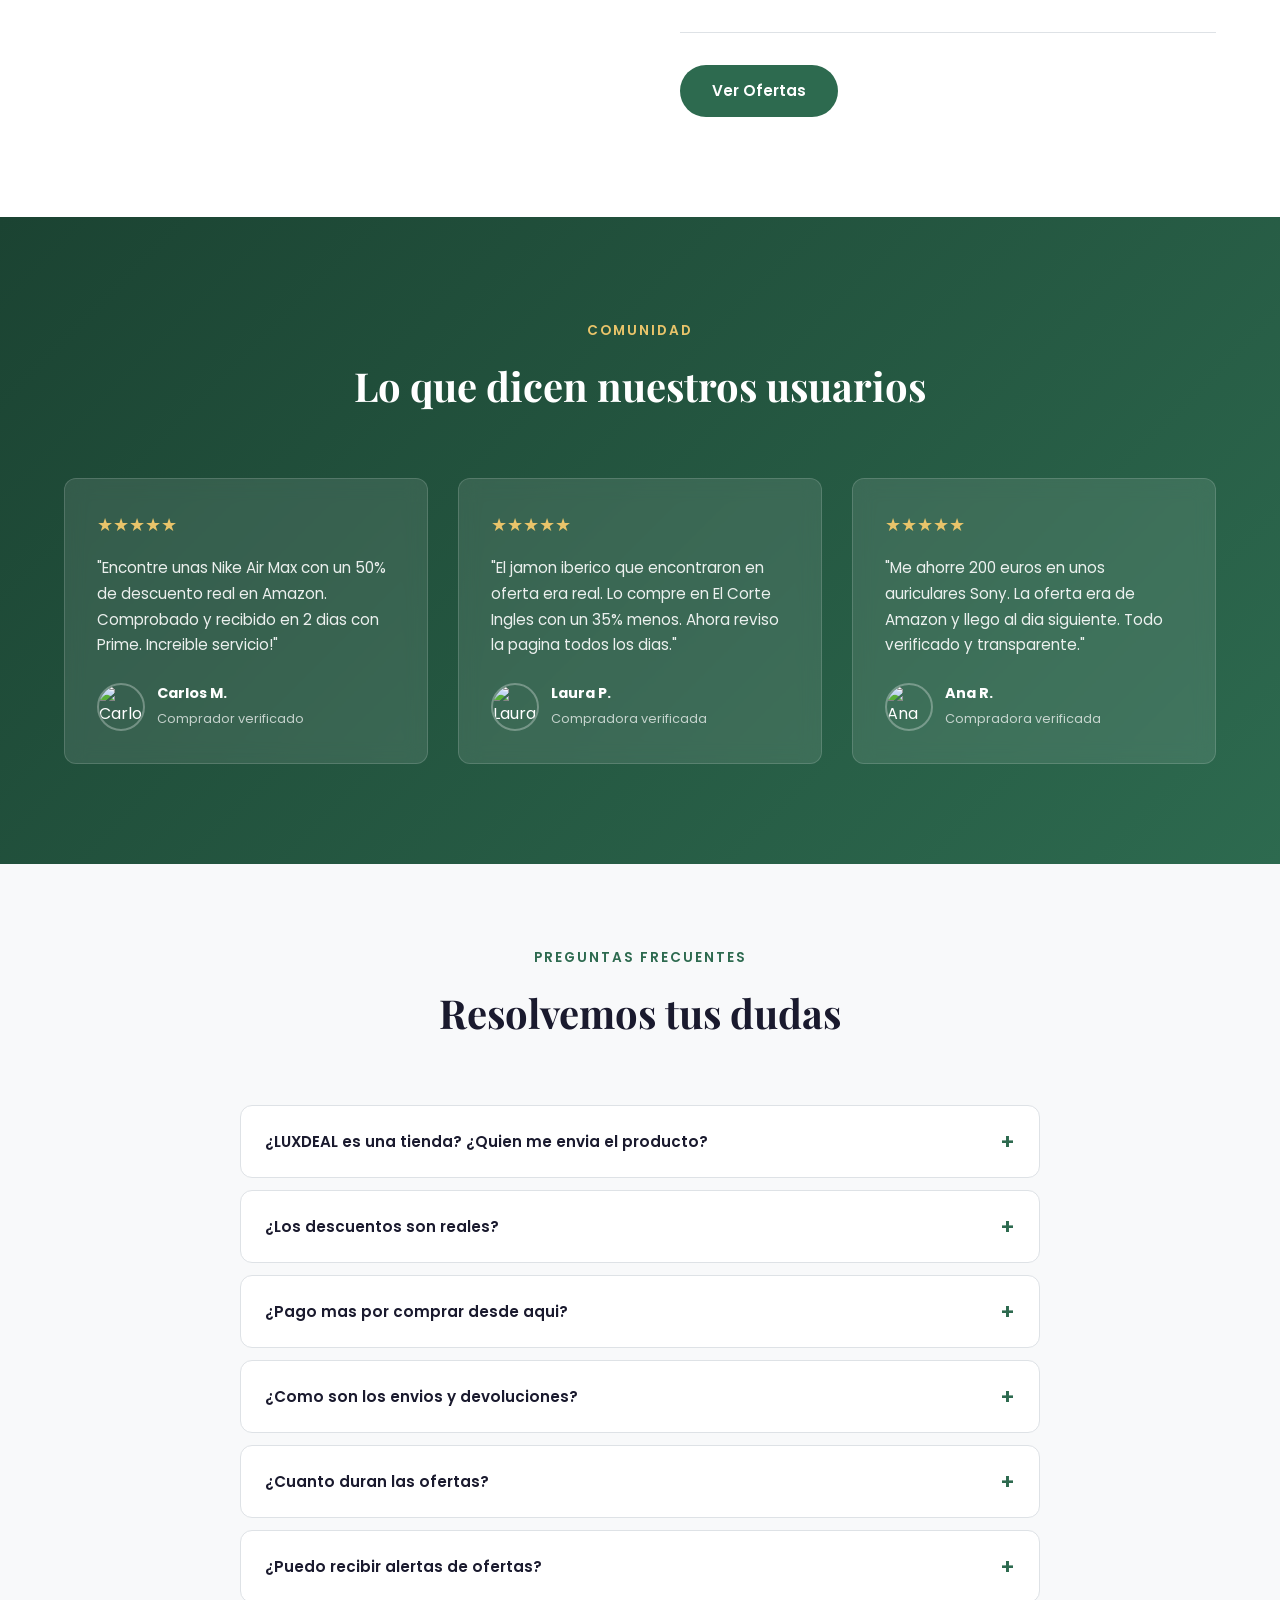
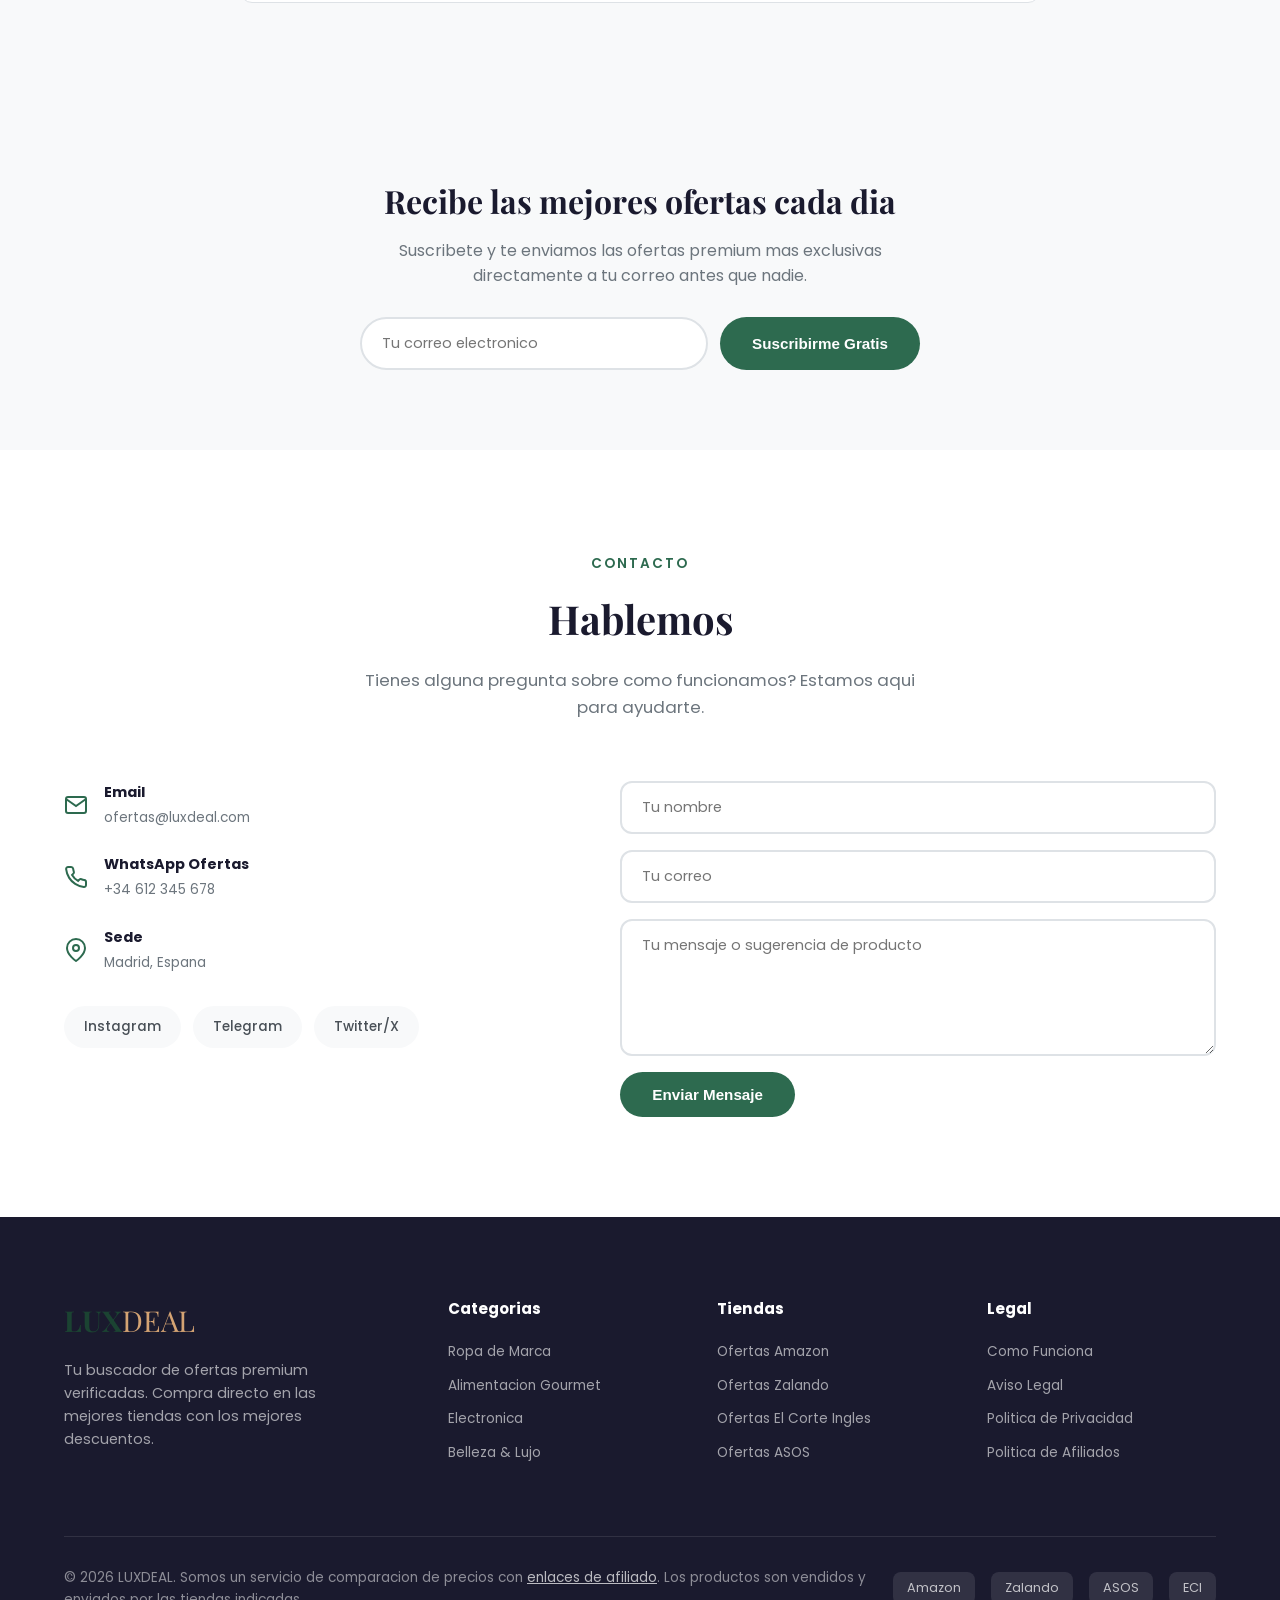
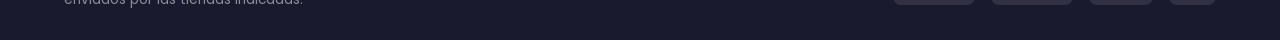
==== commit b009a303: "feat: dark mode, scroll progress, back-to-top, savings counter UX improvements: - Dark mode toggle (" ====
--- a/index.html
+++ b/index.html
@@ -97,6 +97,11 @@
                         <circle cx="11" cy="11" r="8"/><line x1="21" y1="21" x2="16.65" y2="16.65"/>
                     </svg>
                 </button>
+                <button class="theme-toggle" id="themeToggle" title="Cambiar tema">
+                    <svg width="20" height="20" viewBox="0 0 24 24" fill="none" stroke="currentColor" stroke-width="2">
+                        <path d="M21 12.79A9 9 0 1 1 11.21 3 7 7 0 0 0 21 12.79z"/>
+                    </svg>
+                </button>
                 <button class="cart-btn" id="cartBtn">
                     <svg width="24" height="24" viewBox="0 0 24 24" fill="none" stroke="currentColor" stroke-width="2">
                         <circle cx="9" cy="21" r="1"/><circle cx="20" cy="21" r="1"/>
@@ -952,6 +957,17 @@
             </form>
             <span class="popup-dismiss" id="popupDismiss">No gracias, prefiero pagar precio completo</span>
         </div>
+    </div>
+
+    <!-- Scroll Progress Bar -->
+    <div class="scroll-progress" id="scrollProgress"></div>
+
+    <!-- Back to Top -->
+    <button class="back-to-top" id="backToTop" title="Volver arriba">↑</button>
+
+    <!-- Savings Counter -->
+    <div class="savings-counter" id="savingsCounter">
+        💰 Ahorro total: <span class="savings-amount" id="savingsAmount">$0</span>
     </div>
 
     <!-- Cookie Consent Banner -->
--- a/styles.css
+++ b/styles.css
@@ -2401,3 +2401,242 @@
     color: var(--gray-500);
     line-height: 1.7;
 }
+
+
+/* ===== DARK MODE ===== */
+@media (prefers-color-scheme: dark) {
+    :root {
+        --dark: #f8f9fa;
+        --gray-900: #f8f9fa;
+        --gray-700: #dee2e6;
+        --gray-500: #adb5bd;
+        --gray-300: #343a40;
+        --gray-100: #1a1a2e;
+        --white: #0d1117;
+    }
+
+    body {
+        background: #0d1117;
+        color: #f8f9fa;
+    }
+
+    .header {
+        background: rgba(13, 17, 23, 0.95);
+        border-bottom-color: rgba(255,255,255,0.05);
+    }
+
+    .product-card {
+        background: #161b22;
+        border-color: #30363d;
+    }
+
+    .product-card:hover {
+        border-color: var(--primary);
+        box-shadow: 0 8px 30px rgba(45,106,79,0.2);
+    }
+
+    .feature-card {
+        background: #161b22;
+    }
+
+    .trust-bar {
+        border-color: #30363d;
+    }
+
+    .categories .category-card {
+        background: #161b22;
+    }
+
+    .contact-form input,
+    .contact-form textarea,
+    .newsletter-form input {
+        background: #161b22;
+        border-color: #30363d;
+        color: #f8f9fa;
+    }
+
+    .search-overlay {
+        background: rgba(13, 17, 23, 0.98);
+    }
+
+    .search-input-wrapper {
+        background: #161b22;
+        border-color: #30363d;
+    }
+
+    .search-input-wrapper input {
+        color: #f8f9fa;
+    }
+
+    .search-result-item:hover {
+        background: #1c2128;
+    }
+
+    .cart-sidebar {
+        background: #161b22;
+    }
+
+    .cart-header {
+        border-color: #30363d;
+    }
+
+    .faq-item {
+        background: #161b22;
+        border-color: #30363d;
+    }
+
+    .hero-floating-card {
+        background: #161b22;
+    }
+
+    .popup-content {
+        background: #161b22;
+    }
+
+    .nav a {
+        color: #adb5bd;
+    }
+
+    .cookie-consent {
+        background: #161b22;
+        border-top: 1px solid #30363d;
+    }
+}
+
+/* ===== DARK MODE TOGGLE ===== */
+.theme-toggle {
+    background: none;
+    border: none;
+    cursor: pointer;
+    padding: 8px;
+    border-radius: 50%;
+    color: var(--gray-700);
+    transition: var(--transition);
+    display: flex;
+    align-items: center;
+    justify-content: center;
+}
+
+.theme-toggle:hover {
+    background: var(--gray-100);
+    color: var(--primary);
+}
+
+/* ===== SAVINGS COUNTER ===== */
+.savings-counter {
+    position: fixed;
+    bottom: 90px;
+    left: 24px;
+    background: linear-gradient(135deg, #1b4332, #2d6a4f);
+    color: white;
+    padding: 12px 20px;
+    border-radius: 50px;
+    font-size: 0.8rem;
+    font-weight: 600;
+    z-index: 900;
+    box-shadow: 0 4px 20px rgba(27,67,50,0.4);
+    display: flex;
+    align-items: center;
+    gap: 8px;
+    opacity: 0;
+    transform: translateY(20px);
+    transition: all 0.5s ease;
+}
+
+.savings-counter.visible {
+    opacity: 1;
+    transform: translateY(0);
+}
+
+.savings-counter .savings-amount {
+    font-size: 1.1rem;
+    font-weight: 800;
+    color: #86efac;
+}
+
+/* ===== BACK TO TOP ===== */
+.back-to-top {
+    position: fixed;
+    bottom: 90px;
+    right: 90px;
+    width: 44px;
+    height: 44px;
+    background: var(--white);
+    border: 2px solid var(--gray-300);
+    border-radius: 50%;
+    display: flex;
+    align-items: center;
+    justify-content: center;
+    cursor: pointer;
+    z-index: 900;
+    opacity: 0;
+    visibility: hidden;
+    transform: translateY(20px);
+    transition: all 0.3s ease;
+    color: var(--gray-700);
+    font-size: 1.2rem;
+}
+
+.back-to-top.visible {
+    opacity: 1;
+    visibility: visible;
+    transform: translateY(0);
+}
+
+.back-to-top:hover {
+    background: var(--primary);
+    border-color: var(--primary);
+    color: white;
+    transform: translateY(-2px);
+}
+
+/* ===== PRODUCT CARD ENHANCEMENTS ===== */
+.product-card {
+    cursor: pointer;
+}
+
+.product-card::after {
+    content: '';
+    position: absolute;
+    top: 0;
+    left: 0;
+    right: 0;
+    bottom: 0;
+    border-radius: var(--radius-md);
+    border: 2px solid transparent;
+    transition: border-color 0.3s ease;
+    pointer-events: none;
+}
+
+.product-card:hover::after {
+    border-color: var(--primary-light);
+}
+
+/* ===== LOADING SKELETON ===== */
+.skeleton {
+    background: linear-gradient(90deg, #f0f0f0 25%, #e0e0e0 50%, #f0f0f0 75%);
+    background-size: 200% 100%;
+    animation: shimmer 1.5s infinite;
+    border-radius: 8px;
+}
+
+@keyframes shimmer {
+    0% { background-position: 200% 0; }
+    100% { background-position: -200% 0; }
+}
+
+/* ===== SCROLL PROGRESS BAR ===== */
+.scroll-progress {
+    position: fixed;
+    top: 0;
+    left: 0;
+    height: 3px;
+    background: linear-gradient(90deg, var(--primary), var(--secondary-light));
+    z-index: 9999;
+    transition: width 0.1s linear;
+    width: 0%;
+}
+
+body:not(.promo-closed) .scroll-progress {
+    top: 44px;
+}
